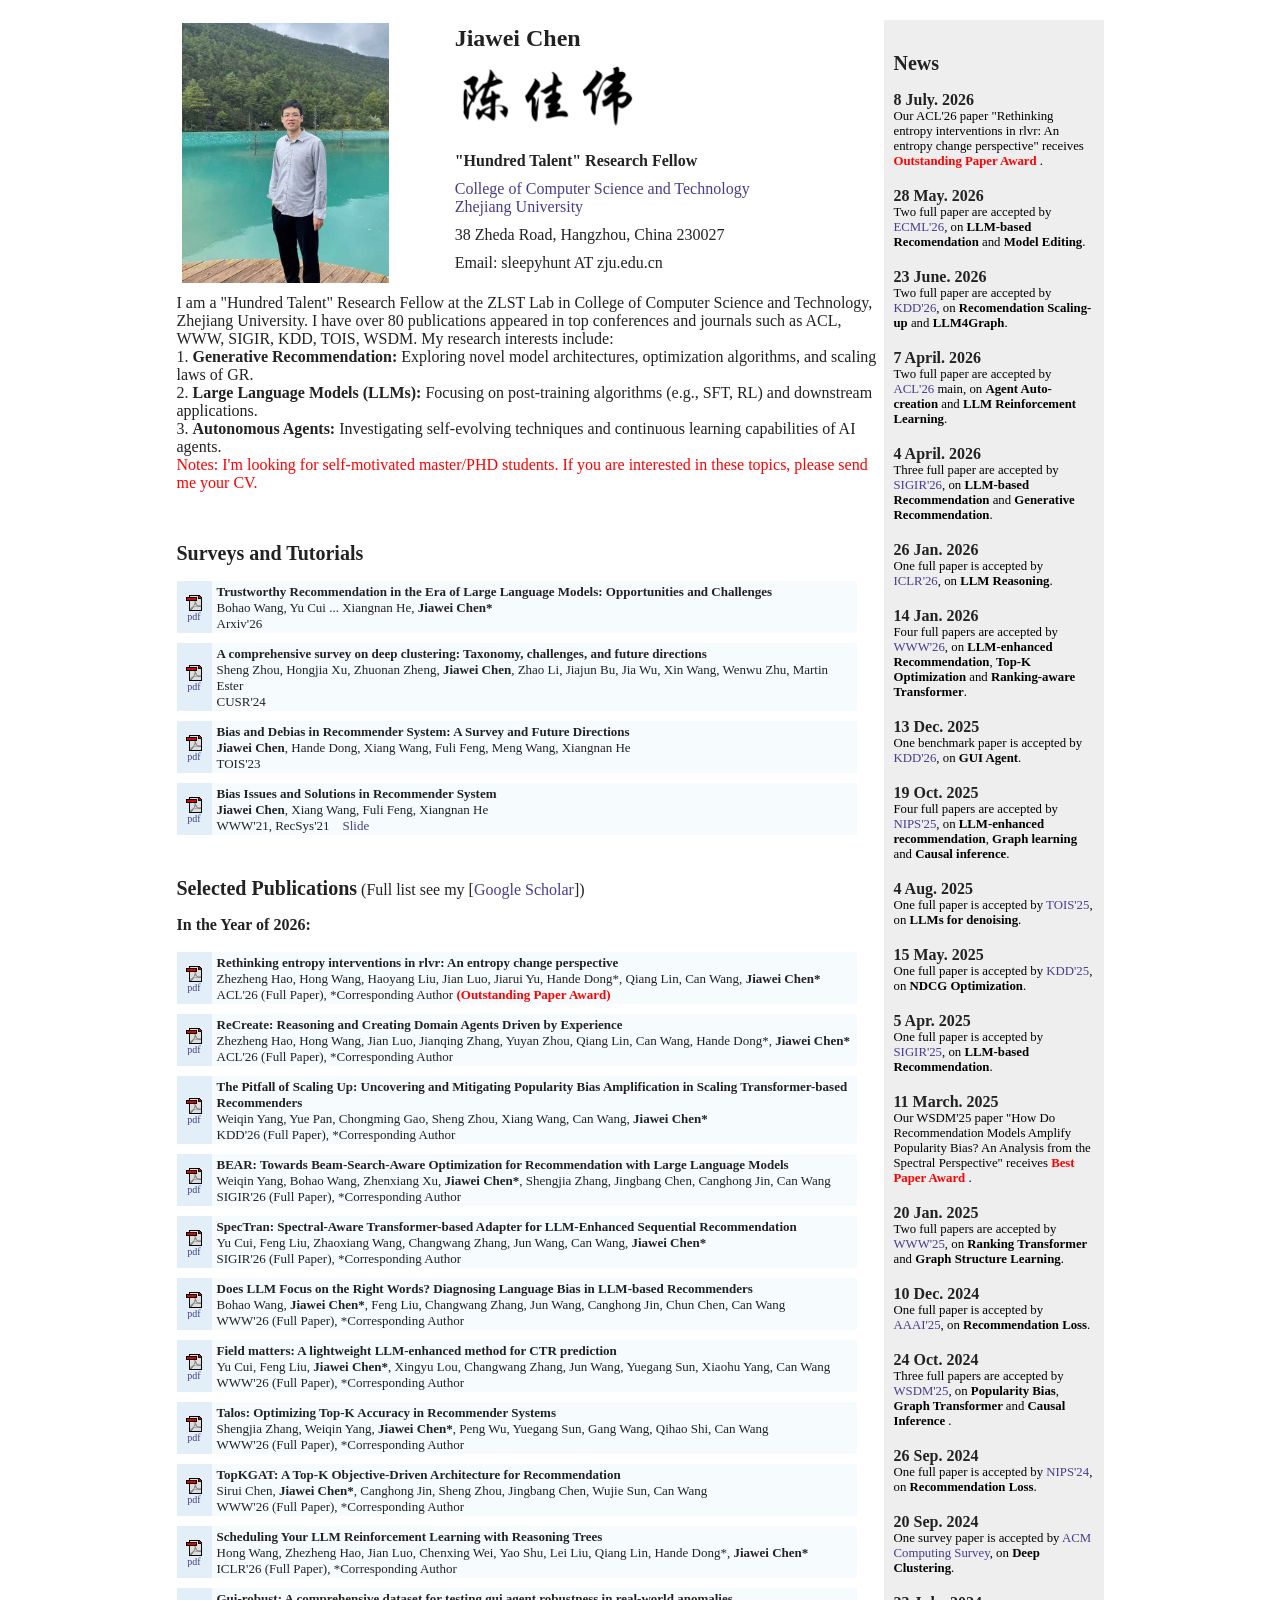
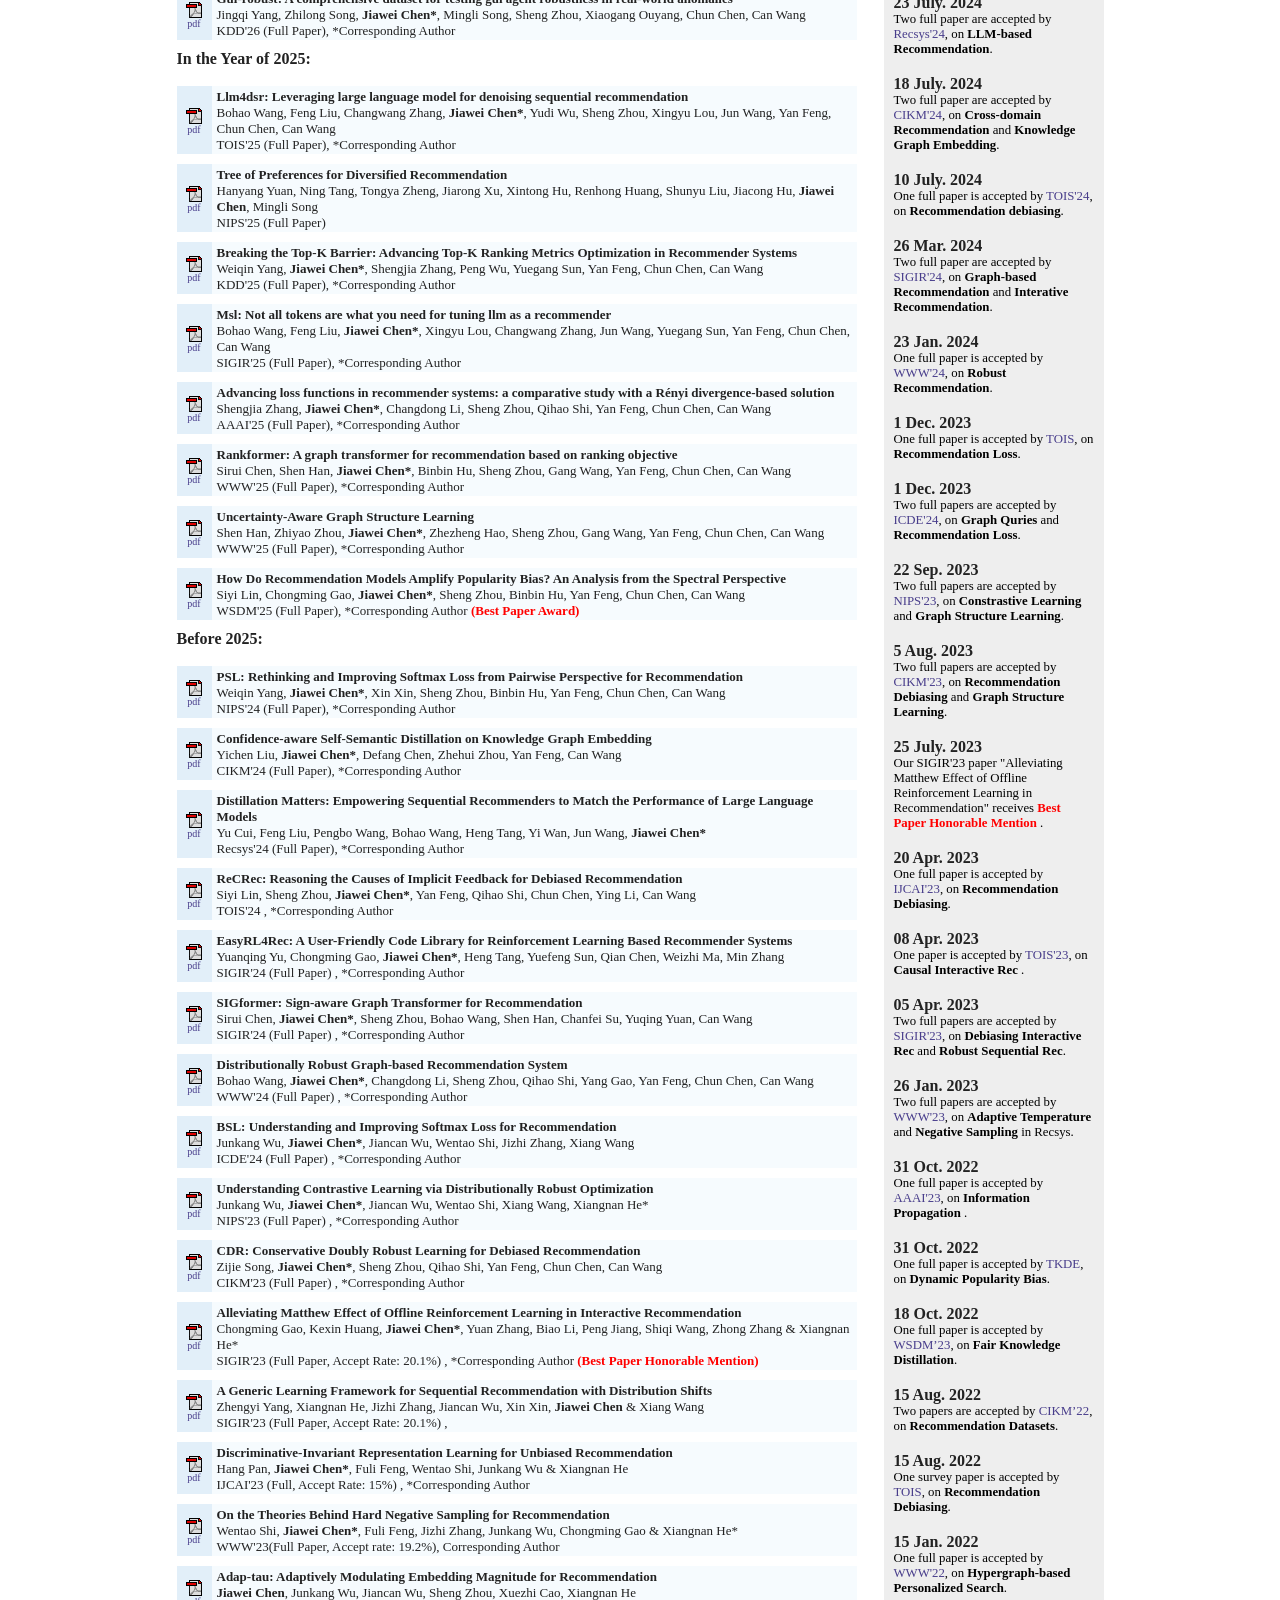
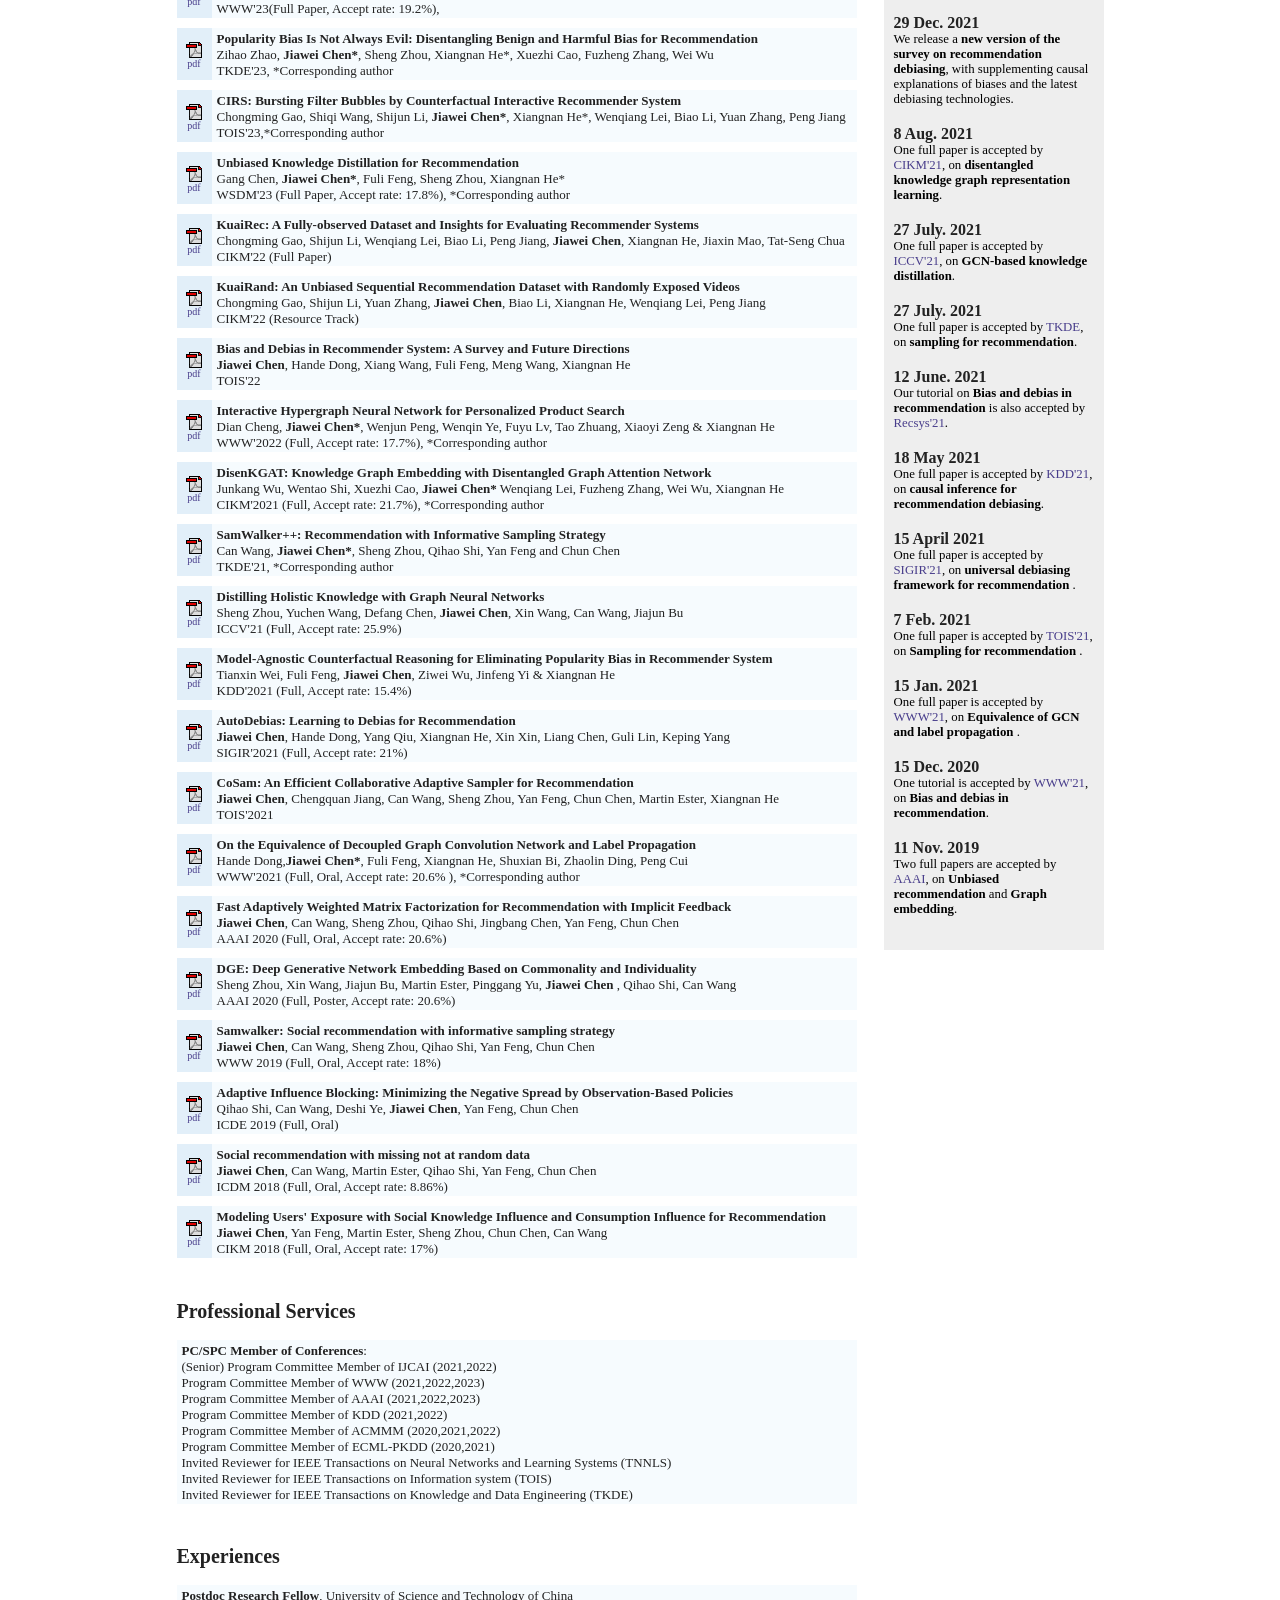
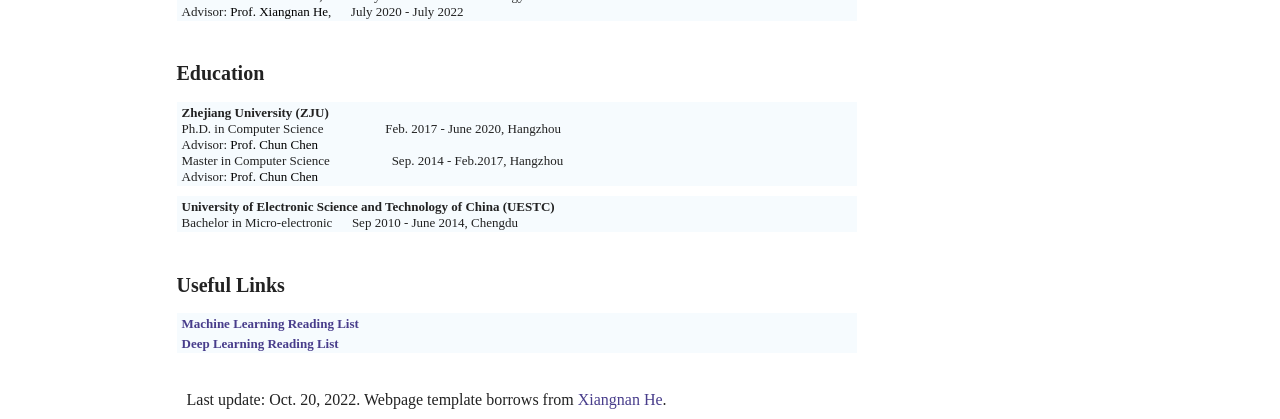
==== index.html @ 9386ded6 "Update index.html" ====
<!DOCTYPE html PUBLIC "-//W3C//DTD HTML 4.0 Transitional//EN">
<html><head><meta http-equiv="Content-Type" content="text/html; charset=UTF-8"><meta content="IE=7.0000" http-equiv="X-UA-Compatible">
<title>Jiawei Chen's Homepage</title>
<meta name="description" content="Jiawei Chen, Research fellow in University of Science and Technology. Recommender systems, information retrieval, applied machine learning.">
<meta name="keywords" content="Jiawei Chen, Research fellow, USTC, ZJU, web search, information retrieval, text mining, machine learning, recommender systems, internet advertising">

<link rel="stylesheet" type="text/css" href="./files/xiangnan.css">
<!-- <script type="text/javascript" async="" src="./files/ga.js"></script><script type="text/javascript">

  var _gaq = _gaq || [];
  _gaq.push(['_setAccount', 'UA-39532305-1']);
  _gaq.push(['_trackPageview']);

  (function() {
    var ga = document.createElement('script'); ga.type = 'text/javascript'; ga.async = true;
    ga.src = ('https:' == document.location.protocol ? 'https://ssl' : 'http://www') + '.google-analytics.com/ga.js';
    var s = document.getElementsByTagName('script')[0]; s.parentNode.insertBefore(ga, s);
  })();

</script> -->

<style>@-moz-keyframes nodeInserted{from{opacity:0.99;}to{opacity:1;}}@-webkit-keyframes nodeInserted{from{opacity:0.99;}to{opacity:1;}}@-o-keyframes nodeInserted{from{opacity:0.99;}to{opacity:1;}}@keyframes nodeInserted{from{opacity:0.99;}to{opacity:1;}}embed,object{animation-duration:.001s;-ms-animation-duration:.001s;-moz-animation-duration:.001s;-webkit-animation-duration:.001s;-o-animation-duration:.001s;animation-name:nodeInserted;-ms-animation-name:nodeInserted;-moz-animation-name:nodeInserted;-webkit-animation-name:nodeInserted;-o-animation-name:nodeInserted;}
</style></head>


<body>
<div id="content">

<div id="news">
<h2>News</h2><br>
<font size="3px">

<b>8 July. 2026</b><br>
<span class="easylink">
Our ACL'26 paper "Rethinking entropy interventions in rlvr: An entropy change perspective" receives <b><font color="red"> Outstanding Paper Award </font> </b>.
</span><br><br>	

<b>28 May. 2026</b><br>
<span class="easylink">
Two full paper are accepted by <a href="https://ecmlpkdd.org/", target="_blank">ECML'26</a>, on <b>LLM-based Recomendation</b> and <b>Model Editing</b>.
</span><br><br>

<b>23 June. 2026</b><br>
<span class="easylink">
Two full paper are accepted by <a href="https://kdd2026.kdd.org/", target="_blank">KDD'26</a>, on <b>Recomendation Scaling-up</b> and <b>LLM4Graph</b>.
</span><br><br>


<b>7 April. 2026</b><br>
<span class="easylink">
Two full paper are accepted by <a href="https://2026.aclweb.org/", target="_blank">ACL'26</a> main, on <b>Agent Auto-creation</b> and <b>LLM Reinforcement Learning</b>.
</span><br><br>

<b>4 April. 2026</b><br>
<span class="easylink">
Three full paper are accepted by <a href="https://sigir2026.org/en-AU", target="_blank">SIGIR'26</a>, on <b>LLM-based Recommendation</b> and <b>Generative Recommendation</b>.
</span><br><br>

<b>26 Jan. 2026</b><br>
<span class="easylink">
One full paper is accepted by <a href="https://iclr.cc/", target="_blank">ICLR'26</a>, on <b>LLM Reasoning</b>.
</span><br><br>

<b>14 Jan. 2026</b><br>
<span class="easylink">
Four full papers are accepted by <a href="https://www2026.thewebconf.org/", target="_blank">WWW'26</a>, on <b>LLM-enhanced Recommendation</b>, <b>Top-K Optimization</b> and <b>Ranking-aware Transformer</b>.
</span><br><br>

<b>13 Dec. 2025</b><br>
<span class="easylink">
One benchmark paper is accepted by <a href="https://kdd2026.kdd.org/", target="_blank">KDD'26</a>, on <b>GUI Agent</b>.
</span><br><br>

<b>19 Oct. 2025</b><br>
<span class="easylink">
Four full papers are accepted by <a href="https://neurips.cc/", target="_blank">NIPS'25</a>, on <b>LLM-enhanced recommendation</b>, <b>Graph learning</b> and <b>Causal inference</b>.
</span><br><br>

<b>4 Aug. 2025</b><br>
<span class="easylink">
One full paper is accepted by <a href="https://dl.acm.org/journal/tois/", target="_blank">TOIS'25</a>, on <b>LLMs for denoising</b>.
</span><br><br>

<b>15 May. 2025</b><br>
<span class="easylink">
One full paper is accepted by <a href="https://kdd2025.kdd.org/", target="_blank">KDD'25</a>, on <b>NDCG Optimization</b>.
</span><br><br>	

<b>5 Apr. 2025</b><br>
<span class="easylink">
One full paper is accepted by <a href="https://sigir2025.dei.unipd.it/", target="_blank">SIGIR'25</a>, on <b>LLM-based Recommendation</b>.
</span><br><br>	

<b>11 March. 2025</b><br>
<span class="easylink">
Our WSDM'25 paper "How Do Recommendation Models Amplify Popularity Bias? An Analysis from the Spectral Perspective" receives <b><font color="red"> Best Paper Award </font> </b>.
</span><br><br>	

<b>20 Jan. 2025</b><br>
<span class="easylink">
Two full papers are accepted by <a href="https://www2025.thewebconf.org/", target="_blank">WWW'25</a>, on <b>Ranking Transformer</b> and <b>Graph Structure Learning</b>.
</span><br><br>	

<b>10 Dec. 2024</b><br>
<span class="easylink">
One full paper is accepted by <a href="https://neurips.cc/", target="_blank">AAAI'25</a>, on <b>Recommendation Loss</b>.
</span><br><br>	

<b>24 Oct. 2024</b><br>
<span class="easylink">
Three full papers are accepted by <a href="https://www.wsdm-conference.org/2025/", target="_blank">WSDM'25</a>, on <b>Popularity Bias</b>, <b>Graph Transformer </b> and <b>Causal Inference </b>.
</span><br><br>	

<b>26 Sep. 2024</b><br>
<span class="easylink">
One full paper is accepted by <a href="https://neurips.cc/", target="_blank">NIPS'24</a>, on <b>Recommendation Loss</b>.
</span><br><br>	

<b>20 Sep. 2024</b><br>
<span class="easylink">
One survey paper is accepted by <a href="https://dl.acm.org/journal/csur", target="_blank">ACM Computing Survey</a>, on <b>Deep Clustering</b>.
</span><br><br>	


<b>23 July. 2024</b><br>
<span class="easylink">
Two full paper are accepted by <a href="https://recsys.acm.org/recsys24/", target="_blank">Recsys'24</a>, on <b>LLM-based Recommendation</b>.
</span><br><br>	

<b>18 July. 2024</b><br>
<span class="easylink">
Two full paper are accepted by <a href="https://cikm2024.org/", target="_blank">CIKM'24</a>, on <b>Cross-domain Recommendation</b> and <b>Knowledge Graph Embedding</b>.
</span><br><br>	

<b>10 July. 2024</b><br>
<span class="easylink">
One full paper is accepted by <a href="https://dl.acm.org/journal/tois/", target="_blank">TOIS'24</a>, on <b>Recommendation debiasing</b>.
</span><br><br>	

<b>26 Mar. 2024</b><br>
<span class="easylink">
Two full paper are accepted by <a href="https://sigir-2024.github.io/", target="_blank">SIGIR'24</a>, on <b>Graph-based Recommendation</b> and <b>Interative Recommendation</b>.
</span><br><br>	


<b>23 Jan. 2024</b><br>
<span class="easylink">
One full paper is accepted by <a href="https://www2024.thewebconf.org/", target="_blank">WWW'24</a>, on <b>Robust Recommendation</b>.
</span><br><br>	

<b>1 Dec. 2023</b><br>
<span class="easylink">
One full paper is accepted by <a href="https://dl.acm.org/journal/tois/", target="_blank">TOIS</a>, on <b>Recommendation Loss</b>.
</span><br><br>	

<b>1 Dec. 2023</b><br>
<span class="easylink">
Two full papers are accepted by <a href="https://icde2024.github.io/", target="_blank">ICDE'24</a>, on <b>Graph Quries</b> and <b>Recommendation Loss</b>.
</span><br><br>	

<b>22 Sep. 2023</b><br>
<span class="easylink">
Two full papers are accepted by <a href="https://nips.cc/Conferences/2023/Dates", target="_blank">NIPS'23</a>, on <b>Constrastive Learning</b> and <b>Graph Structure Learning</b>.
</span><br><br>	



<b>5 Aug. 2023</b><br>
<span class="easylink">
Two full papers are accepted by <a href="https://uobevents.eventsair.com/cikm2023/", target="_blank">CIKM'23</a>, on <b>Recommendation Debiasing</b> and <b>Graph Structure Learning</b>.
</span><br><br>	

<b>25 July. 2023</b><br>
<span class="easylink">
Our SIGIR'23 paper "Alleviating Matthew Effect of Offline Reinforcement Learning in Recommendation" receives <b><font color="red"> Best Paper Honorable Mention </font> </b>.
</span><br><br>	
	
	
<b>20 Apr. 2023</b><br>
<span class="easylink">
One full paper is accepted by <a href="https://ijcai-23.org/", target="_blank">IJCAI'23</a>, on <b>Recommendation Debiasing</b>.
</span><br><br>	
	

<b>08 Apr. 2023</b><br>
<span class="easylink">
One paper is accepted by <a href="https://dl.acm.org/journal/tois", target="_blank">TOIS'23</a>, on <b> Causal Interactive Rec </b>.
</span><br><br>	

	
	
<b>05 Apr. 2023</b><br>
<span class="easylink">
Two full papers are accepted by <a href="https://sigir.org/sigir2023/", target="_blank">SIGIR'23</a>, on <b> Debiasing Interactive Rec </b> and <b> Robust Sequential Rec</b>.
</span><br><br>	
	
	
<b>26 Jan. 2023</b><br>
<span class="easylink">
Two full papers are accepted by <a href="https://www2023.thewebconf.org/", target="_blank">WWW'23</a>, on <b> Adaptive Temperature </b> and <b> Negative Sampling </b> in Recsys.
</span><br><br>	
	
<b>31 Oct. 2022</b><br>
<span class="easylink">
One full paper is accepted by <a href="https://aaai.org/Conferences/AAAI-23/", target="_blank">AAAI'23</a>, on <b> Information Propagation </b>.
</span><br><br>		


	
<b>31 Oct. 2022</b><br>
<span class="easylink">
One full paper is accepted by <a href="https://ieeexplore.ieee.org/xpl/RecentIssue.jsp?punumber=69", target="_blank">TKDE</a>, on <b> Dynamic Popularity Bias</b>.
</span><br><br>	
	

<b>18 Oct. 2022</b><br>
<span class="easylink">
One full paper is accepted by <a href="https://www.wsdm-conference.org/2023/", target="_blank">WSDM’23</a>, on <b> Fair Knowledge Distillation</b>.
</span><br><br>	
	

<b>15 Aug. 2022</b><br>
<span class="easylink">
Two papers are accepted by <a href="https://www.cikm2022.org/", target="_blank">CIKM’22</a>, on <b> Recommendation Datasets</b>.
</span><br><br>	
	

<b>15 Aug. 2022</b><br>
<span class="easylink">
One survey paper is accepted by <a href="https://dl.acm.org/journal/tois/", target="_blank">TOIS</a>, on <b> Recommendation Debiasing</b>.
</span><br><br>	
	
	
<b>15 Jan. 2022</b><br>
<span class="easylink">
One full paper is accepted by <a href="https://www2022.thewebconf.org/", target="_blank">WWW'22</a>, on <b>Hypergraph-based Personalized Search</b>.
</span><br><br>	
	
		

	
	
<b>29 Dec. 2021</b><br>
<span class="easylink">
We release a <b> new version of the survey on recommendation debiasing</b>, with supplementing causal explanations of biases and the latest debiasing technologies. 
</span><br><br>	
	
	
	
<b>8 Aug. 2021</b><br>
<span class="easylink">
One full paper is accepted by <a href="https://www.cikm2021.org/", target="_blank">CIKM'21</a>, on <b>disentangled knowledge graph representation learning</b>.
</span><br><br>	

<b>27 July. 2021</b><br>
<span class="easylink">
One full paper is accepted by <a href="http://iccv2021.thecvf.com/home", target="_blank">ICCV'21</a>, on <b>GCN-based knowledge distillation</b>.
</span><br><br>	


<b>27 July. 2021</b><br>
<span class="easylink">
One full paper is accepted by  <a href="https://ieeexplore.ieee.org/xpl/RecentIssue.jsp?punumber=69", target="_blank">TKDE</a>, on <b>sampling for recommendation</b>.
</span><br><br>	
	
	
<b>12 June. 2021</b><br>
<span class="easylink">
Our tutorial on <b>Bias and debias in recommendation</b> is also accepted by <a href="https://recsys.acm.org/recsys21/", target="_blank">Recsys'21</a>.
</span><br><br>	
	
<b>18 May 2021</b><br>
<span class="easylink">
One full paper is accepted by <a href="https://kdd.org/kdd2021/", target="_blank">KDD'21</a>, on <b>causal inference for recommendation debiasing</b>.
</span><br><br>	
	
	

<b>15 April 2021</b><br>
<span class="easylink">
One full paper is accepted by <a href="https://sigir.org/sigir2021/", target="_blank">SIGIR'21</a>, on <b>universal debiasing framework for recommendation </b>.
</span><br><br>	
	
	

<b>7 Feb. 2021</b><br>
<span class="easylink">
One full paper is accepted by <a href="http://tois.acm.org/", target="_blank">TOIS'21</a>, on <b>Sampling for recommendation </b>.
</span><br><br>	

	

<b>15 Jan. 2021</b><br>
<span class="easylink">
One full paper is accepted by <a href="http://www2021.thewebconf.org/", target="_blank">WWW'21</a>, on <b>Equivalence of GCN and label propagation </b>.
</span><br><br>		
	
	
<b>15 Dec. 2020</b><br>
<span class="easylink">
One tutorial is accepted by <a href="http://www2021.thewebconf.org/", target="_blank">WWW'21</a>, on <b>Bias and debias in recommendation</b>.
</span><br><br>		
	
	
<b>11 Nov. 2019</b><br>
<span class="easylink">
Two full papers are accepted by <a href="https://aaai.org/Conferences/AAAI-20/", target="_blank">AAAI</a>, on <b>Unbiased recommendation</b> and <b>Graph embedding</b>.
</span><br><br>


</div>

<div id="left">
<table style="background-color:white;">
<tbody><tr nosave="">
<td valign="CENTER">
<img src="./images/chenjiawei-3.jpg" height="260" align="left">
</td>

<td valign="CENTER" width="2%">
</td>

<td valign="CENTER" halign="LEFT">
<font size="+0">
<b><font size="+2">Jiawei Chen&nbsp;</font></b>
<p style="margin-left:0px;">
<img src="./images/name.png", height="80">
</p><p style="margin-left:0px;">
<b> "Hundred Talent" Research Fellow</b>
</p><p style="margin-left:0px;">
<!-- <a href="http://data-science.ustc.edu.cn/", target="_blank">Lab of Data Science</a><br/> -->
<a href="http://www.cs.zju.edu.cn/", target="_blank">College of Computer Science and Technology</a><br/>
<a href="https://www.zju.edu.cn/", target="_blank">Zhejiang University</a><br/>
</p><p style="margin-left:0px;">
38 Zheda Road, Hangzhou, China 230027<br>
</p><p style="margin-left:0px;">
Email:  sleepyhunt AT zju.edu.cn</a><br>
</p></font><p><font size="+0">
</font>
</p></td>
</tr>
</tbody></table>

<div class="box">
I am a "Hundred Talent" Research Fellow at the ZLST Lab in College of Computer Science and Technology, Zhejiang University. I have over 80 publications appeared in top conferences and journals such as ACL, WWW, SIGIR, KDD, TOIS, WSDM. My research interests include:  </br>

1. <b>Generative Recommendation:</b> Exploring novel model architectures, optimization algorithms, and scaling laws of GR. </br>

2. <b>Large Language Models (LLMs):</b> Focusing on post-training algorithms (e.g., SFT, RL) and downstream applications.</br>

3. <b>Autonomous Agents:</b> Investigating self-evolving techniques and continuous learning capabilities of AI agents. </br>

<font color="red">
Notes: I'm looking for self-motivated master/PHD students. If you are interested in these topics, please send me your CV. <br><br>
</font>	



	
<!-- <font color="red">
Notes: 1. We recently release three surveys: <br>
- <a href="./paper/bias.pdf">Bias and Debias in Recommender System: A Survey and Future Directions</a> <br>
- <a href="./paper/deep-clustering.pdf">A comprehensive survey on deep clustering: Taxonomy, challenges, and future directions</a> <br>
- <a href="./paper/CDM.pdf">Conditional Image Synthesis with Diffusion Models: A Survey </a> <br>
- You may be interested in these emerging topics! <br><br> -->





<h2 style="CLEAR: both;">Surveys and Tutorials</h2>

<table>
  <tbody>
  <tr>
    <td class="left"><a href="./paper/trust-rec.pdf" target="_blank"><img src="./files/pdf.gif"><br>pdf</a></td>
    <td><span class="title">Trustworthy Recommendation in the Era of Large Language Models: Opportunities and Challenges</span> 
      <br>Bohao Wang, Yu Cui ... Xiangnan He, <b>Jiawei Chen*</b>
    <br> Arxiv'26 &nbsp;&nbsp; 
  </td> 
  </tr>
 </tbody>
</table>


	

<table>
  <tbody>
  <tr>
    <td class="left"><a href="./paper/deep-clustering.pdf" target="_blank"><img src="./files/pdf.gif"><br>pdf</a></td>
    <td><span class="title">A comprehensive survey on deep clustering: Taxonomy, challenges, and future directions</span> 
      <br>Sheng Zhou, Hongjia Xu, Zhuonan Zheng, <b>Jiawei Chen</b>, Zhao Li, Jiajun Bu, Jia Wu, Xin Wang, Wenwu Zhu, Martin Ester
    <br> CUSR'24 &nbsp;&nbsp; 
  </td> 
  </tr>
 </tbody>
</table>

<table>
  <tbody>
  <tr>
    <td class="left"><a href="./paper/bias.pdf" target="_blank"><img src="./files/pdf.gif"><br>pdf</a></td>
    <td><span class="title">Bias and Debias in Recommender System: A Survey and Future Directions</span> 
      <br><b>Jiawei Chen</b>, Hande Dong, Xiang Wang, Fuli Feng, Meng Wang, Xiangnan He
    <br> TOIS'23 &nbsp;&nbsp; 
  </td> 
  </tr>
 </tbody>
</table>





<table>
  <tbody>
  <tr>
    <td class="left"><a href="./paper/biastutorial.pdf" target="_blank"><img src="./files/pdf.gif"><br>pdf</a></td>
    <td><span class="title">Bias Issues and Solutions in Recommender System </span> 
      <br><b>Jiawei Chen</b>, Xiang Wang, Fuli Feng, Xiangnan He
    <br> WWW'21, RecSys'21 &nbsp;&nbsp;   <a href="https://github.com/jiawei-chen/RecDebiasing/blob/main/recsys_tutorial_bias_v1.pdf", target="_blank">Slide</a>
  </td> 
  </tr>
 </tbody>
</table>



<div id="papers">
<h2>Selected Publications</h2> (Full list see my [<A href="https://scholar.google.com/citations?user=PvICLFYAAAAJ&hl=zh-CN">Google Scholar<A>])
</br>

<b> In the Year of 2026: </b> </br></br>



<table>
  <tbody>
  <tr>
    <td class="left"><a href="./paper/ACL26-Entropy.pdf" target="_blank"><img src="./files/pdf.gif"><br>pdf</a></td>
    <td><span class="title">Rethinking entropy interventions in rlvr: An entropy change perspective</span> 
      <br> Zhezheng Hao, Hong Wang, Haoyang Liu, Jian Luo, Jiarui Yu, Hande Dong*, Qiang Lin, Can Wang, <b>Jiawei Chen*</b>
    <br> ACL'26 (Full Paper),  *Corresponding Author  <b><font color="red"> (Outstanding Paper Award) </font> </b>  &nbsp;&nbsp; 
  </td> 
  </tr>
 </tbody>
</table>

<table>
  <tbody>
  <tr>
    <td class="left"><a href="./paper/ACL26-ReCreate.pdf" target="_blank"><img src="./files/pdf.gif"><br>pdf</a></td>
    <td><span class="title">ReCreate: Reasoning and Creating Domain Agents Driven by Experience</span> 
      <br> Zhezheng Hao, Hong Wang, Jian Luo, Jianqing Zhang, Yuyan Zhou, Qiang Lin, Can Wang, Hande Dong*, <b>Jiawei Chen*</b>
    <br> ACL'26 (Full Paper),  *Corresponding Author &nbsp;&nbsp; 
  </td> 
  </tr>
 </tbody>
</table>

	


	
<table>
  <tbody>
  <tr>
    <td class="left"><a href="./paper/KDD26-SPRINT.pdf" target="_blank"><img src="./files/pdf.gif"><br>pdf</a></td>
    <td><span class="title">The Pitfall of Scaling Up: Uncovering and Mitigating Popularity Bias Amplification in Scaling Transformer-based Recommenders</span> 
      <br> Weiqin Yang, Yue Pan, Chongming Gao, Sheng Zhou, Xiang Wang, Can Wang, <b>Jiawei Chen*</b>
    <br> KDD'26 (Full Paper),  *Corresponding Author  &nbsp;&nbsp; 
  </td> 
  </tr>
 </tbody>
</table>
	

<table>
  <tbody>
  <tr>
    <td class="left"><a href="./paper/SIGIR26-BEAR.pdf" target="_blank"><img src="./files/pdf.gif"><br>pdf</a></td>
    <td><span class="title">BEAR: Towards Beam-Search-Aware Optimization for Recommendation with Large Language Models</span> 
      <br> Weiqin Yang, Bohao Wang, Zhenxiang Xu, <b>Jiawei Chen*</b>, Shengjia Zhang, Jingbang Chen, Canghong Jin, Can Wang
    <br> SIGIR'26 (Full Paper),  *Corresponding Author &nbsp;&nbsp; 
  </td> 
  </tr>
 </tbody>
</table>

<table>
  <tbody>
  <tr>
    <td class="left"><a href="./paper/SIGIR26-BEAR.pdf" target="_blank"><img src="./files/pdf.gif"><br>pdf</a></td>
    <td><span class="title">SpecTran: Spectral-Aware Transformer-based Adapter for LLM-Enhanced Sequential Recommendation</span> 
      <br> Yu Cui, Feng Liu, Zhaoxiang Wang, Changwang Zhang, Jun Wang, Can Wang, <b>Jiawei Chen*</b>
    <br> SIGIR'26 (Full Paper),  *Corresponding Author &nbsp;&nbsp; 
  </td> 
  </tr>
 </tbody>
</table>


	

<table>
  <tbody>
  <tr>
    <td class="left"><a href="./paper/WWW26-GDRT.pdf" target="_blank"><img src="./files/pdf.gif"><br>pdf</a></td>
    <td><span class="title">Does LLM Focus on the Right Words? Diagnosing Language Bias in LLM-based Recommenders</span> 
      <br> Bohao Wang, <b>Jiawei Chen*</b>, Feng Liu, Changwang Zhang, Jun Wang, Canghong Jin, Chun Chen, Can Wang
    <br> WWW'26 (Full Paper),  *Corresponding Author &nbsp;&nbsp; 
  </td> 
  </tr>
 </tbody>
</table>


<table>
  <tbody>
  <tr>
    <td class="left"><a href="./paper/WWW26-LLaCTR.pdf" target="_blank"><img src="./files/pdf.gif"><br>pdf</a></td>
    <td><span class="title">Field matters: A lightweight LLM-enhanced method for CTR prediction</span> 
      <br> Yu Cui, Feng Liu, <b>Jiawei Chen*</b>, Xingyu Lou, Changwang Zhang, Jun Wang, Yuegang Sun, Xiaohu Yang, Can Wang
    <br> WWW'26 (Full Paper),  *Corresponding Author &nbsp;&nbsp; 
  </td> 
  </tr>
 </tbody>
</table>

	

<table>
  <tbody>
  <tr>
    <td class="left"><a href="./paper/WWW26-Talos.pdf" target="_blank"><img src="./files/pdf.gif"><br>pdf</a></td>
    <td><span class="title">Talos: Optimizing Top-K Accuracy in Recommender Systems</span> 
      <br> Shengjia Zhang, Weiqin Yang, <b>Jiawei Chen*</b>, Peng Wu, Yuegang Sun, Gang Wang, Qihao Shi, Can Wang
    <br> WWW'26 (Full Paper),  *Corresponding Author &nbsp;&nbsp; 
  </td> 
  </tr>
 </tbody>
</table>

<table>
  <tbody>
  <tr>
    <td class="left"><a href="./paper/WWW26-TopKGAT.pdf" target="_blank"><img src="./files/pdf.gif"><br>pdf</a></td>
    <td><span class="title">TopKGAT: A Top-K Objective-Driven Architecture for Recommendation</span> 
      <br> Sirui Chen, <b>Jiawei Chen*</b>, Canghong Jin, Sheng Zhou, Jingbang Chen, Wujie Sun, Can Wang
    <br> WWW'26 (Full Paper),  *Corresponding Author &nbsp;&nbsp; 
  </td> 
  </tr>
 </tbody>
</table>


<table>
  <tbody>
  <tr>
    <td class="left"><a href="./paper/ICLR26-Scheduling.pdf" target="_blank"><img src="./files/pdf.gif"><br>pdf</a></td>
    <td><span class="title">Scheduling Your LLM Reinforcement Learning with Reasoning Trees</span> 
      <br> Hong Wang, Zhezheng Hao, Jian Luo, Chenxing Wei, Yao Shu, Lei Liu, Qiang Lin, Hande Dong*, <b>Jiawei Chen*</b>
    <br> ICLR'26 (Full Paper),  *Corresponding Author &nbsp;&nbsp; 
  </td> 
  </tr>
 </tbody>
</table>

<table>
  <tbody>
  <tr>
    <td class="left"><a href="./paper/KDD26-GUI.pdf" target="_blank"><img src="./files/pdf.gif"><br>pdf</a></td>
    <td><span class="title">Gui-robust: A comprehensive dataset for testing gui agent robustness in real-world anomalies</span> 
      <br> Jingqi Yang, Zhilong Song, <b>Jiawei Chen*</b>, Mingli Song, Sheng Zhou, Xiaogang Ouyang, Chun Chen, Can Wang
    <br> KDD'26 (Full Paper),  *Corresponding Author &nbsp;&nbsp; 
  </td> 
  </tr>
 </tbody>
</table>
	
<b> In the Year of 2025: </b> </br></br>


<table>
  <tbody>
  <tr>
    <td class="left"><a href="./paper/TOI25-llm4dsr.pdf" target="_blank"><img src="./files/pdf.gif"><br>pdf</a></td>
    <td><span class="title">Llm4dsr: Leveraging large language model for denoising sequential recommendation</span> 
      <br> Bohao Wang, Feng Liu, Changwang Zhang, <b>Jiawei Chen*</b>, Yudi Wu, Sheng Zhou, Xingyu Lou, Jun Wang, Yan Feng, Chun Chen, Can Wang
    <br> TOIS'25 (Full Paper),  *Corresponding Author &nbsp;&nbsp; 
  </td> 
  </tr>
 </tbody>
</table>



<table>
  <tbody>
  <tr>
    <td class="left"><a href="./paper/NIPS25-tree.pdf" target="_blank"><img src="./files/pdf.gif"><br>pdf</a></td>
    <td><span class="title">Tree of Preferences for Diversified Recommendation</span> 
      <br> Hanyang Yuan, Ning Tang, Tongya Zheng, Jiarong Xu, Xintong Hu, Renhong Huang, Shunyu Liu, Jiacong Hu, <b>Jiawei Chen</b>, Mingli Song
    <br> NIPS'25 (Full Paper) &nbsp;&nbsp; 
  </td> 
  </tr>
 </tbody>
</table>

<table>
  <tbody>
  <tr>
    <td class="left"><a href="./paper/KDD25-SLK.pdf" target="_blank"><img src="./files/pdf.gif"><br>pdf</a></td>
    <td><span class="title">Breaking the Top-K Barrier: Advancing Top-K Ranking Metrics Optimization in Recommender Systems</span> 
      <br> Weiqin Yang, <b>Jiawei Chen*</b>, Shengjia Zhang, Peng Wu, Yuegang Sun, Yan Feng, Chun Chen, Can Wang
    <br> KDD'25 (Full Paper),  *Corresponding Author &nbsp;&nbsp; 
  </td> 
  </tr>
 </tbody>
</table>



<table>
  <tbody>
  <tr>
    <td class="left"><a href="./paper/SIGIR25-MSL.pdf" target="_blank"><img src="./files/pdf.gif"><br>pdf</a></td>
    <td><span class="title">Msl: Not all tokens are what you need for tuning llm as a recommender</span> 
      <br> Bohao Wang, Feng Liu, <b>Jiawei Chen*</b>, Xingyu Lou, Changwang Zhang, Jun Wang, Yuegang Sun, Yan Feng, Chun Chen, Can Wang
    <br> SIGIR'25 (Full Paper),  *Corresponding Author &nbsp;&nbsp; 
  </td> 
  </tr>
 </tbody>
</table>

<table>
  <tbody>
  <tr>
    <td class="left"><a href="./paper/AAAI25-renyiloss.pdf" target="_blank"><img src="./files/pdf.gif"><br>pdf</a></td>
    <td><span class="title">Advancing loss functions in recommender systems: a comparative study with a Rényi divergence-based solution</span> 
      <br> Shengjia Zhang, <b>Jiawei Chen*</b>, Changdong Li, Sheng Zhou, Qihao Shi, Yan Feng, Chun Chen, Can Wang
    <br> AAAI'25 (Full Paper),  *Corresponding Author &nbsp;&nbsp; 
  </td> 
  </tr>
 </tbody>
</table>

	
<table>
  <tbody>
  <tr>
    <td class="left"><a href="./paper/WWW25-Rankformer.pdf" target="_blank"><img src="./files/pdf.gif"><br>pdf</a></td>
    <td><span class="title">Rankformer: A graph transformer for recommendation based on ranking objective</span> 
      <br> Sirui Chen, Shen Han, <b>Jiawei Chen*</b>, Binbin Hu, Sheng Zhou, Gang Wang, Yan Feng, Chun Chen, Can Wang
    <br> WWW'25 (Full Paper),  *Corresponding Author &nbsp;&nbsp; 
  </td> 
  </tr>
 </tbody>
</table>
	

<table>
  <tbody>
  <tr>
    <td class="left"><a href="./paper/WWW25-UAGSL.pdf" target="_blank"><img src="./files/pdf.gif"><br>pdf</a></td>
    <td><span class="title">Uncertainty-Aware Graph Structure Learning</span> 
      <br> Shen Han, Zhiyao Zhou, <b>Jiawei Chen*</b>, Zhezheng Hao, Sheng Zhou, Gang Wang, Yan Feng, Chun Chen, Can Wang
    <br> WWW'25 (Full Paper),  *Corresponding Author &nbsp;&nbsp; 
  </td> 
  </tr>
 </tbody>
</table>


<table>
  <tbody>
  <tr>
    <td class="left"><a href="./paper/WSDM25-RESN.pdf" target="_blank"><img src="./files/pdf.gif"><br>pdf</a></td>
    <td><span class="title">How Do Recommendation Models Amplify Popularity Bias? An Analysis from the Spectral Perspective</span> 
      <br> Siyi Lin, Chongming Gao, <b>Jiawei Chen*</b>, Sheng Zhou, Binbin Hu, Yan Feng, Chun Chen, Can Wang 
    <br> WSDM'25 (Full Paper),  *Corresponding Author <b><font color="red"> (Best Paper Award) </font> </b> &nbsp;&nbsp; 
  </td> 
  </tr>
 </tbody>
</table>


<b> Before 2025: </b> </br></br>
	
<table>
  <tbody>
  <tr>
    <td class="left"><a href="./paper/NIPS24-PSL.pdf" target="_blank"><img src="./files/pdf.gif"><br>pdf</a></td>
    <td><span class="title">PSL: Rethinking and Improving Softmax Loss from Pairwise Perspective for Recommendation</span> 
      <br> Weiqin Yang, <b>Jiawei Chen*</b>, Xin Xin, Sheng Zhou, Binbin Hu, Yan Feng, Chun Chen, Can Wang
    <br> NIPS'24 (Full Paper),  *Corresponding Author &nbsp;&nbsp; 
  </td> 
  </tr>
 </tbody>
</table>


<table>
  <tbody>
  <tr>
    <td class="left"><a href="./paper/CIKM24-CSD.pdf" target="_blank"><img src="./files/pdf.gif"><br>pdf</a></td>
    <td><span class="title">Confidence-aware Self-Semantic Distillation on Knowledge Graph Embedding</span> 
      <br> Yichen Liu, <b>Jiawei Chen*</b>, Defang Chen, Zhehui Zhou, Yan Feng, Can Wang
    <br> CIKM'24 (Full Paper),  *Corresponding Author &nbsp;&nbsp; 
  </td> 
  </tr>
 </tbody>
</table>



<table>
  <tbody>
  <tr>
    <td class="left"><a href="./paper/Recsys24-DLLM2Rec.pdf" target="_blank"><img src="./files/pdf.gif"><br>pdf</a></td>
    <td><span class="title">Distillation Matters: Empowering Sequential Recommenders to Match the Performance of Large Language Models</span> 
      <br> Yu Cui, Feng Liu, Pengbo Wang, Bohao Wang, Heng Tang, Yi Wan, Jun Wang, <b>Jiawei Chen*</b>
    <br> Recsys'24 (Full Paper),  *Corresponding Author &nbsp;&nbsp; 
  </td> 
  </tr>
 </tbody>
</table>



<table>
  <tbody>
  <tr>
    <td class="left"><a href="./paper/TOIS2024-recrec.pdf" target="_blank"><img src="./files/pdf.gif"><br>pdf</a></td>
    <td><span class="title">ReCRec: Reasoning the Causes of Implicit Feedback for Debiased Recommendation</span> 
      <br> Siyi Lin, Sheng Zhou, <b>Jiawei Chen*</b>, Yan Feng, Qihao Shi, Chun Chen, Ying Li, Can Wang
    <br> TOIS'24 ,  *Corresponding Author &nbsp;&nbsp; 
  </td> 
  </tr>
 </tbody>
</table>


<table>
  <tbody>
  <tr>
    <td class="left"><a href="./paper/SIGIR24-EasyRL4Rec.pdf" target="_blank"><img src="./files/pdf.gif"><br>pdf</a></td>
    <td><span class="title">EasyRL4Rec: A User-Friendly Code Library for Reinforcement Learning Based Recommender Systems</span> 
      <br> Yuanqing Yu, Chongming Gao, <b>Jiawei Chen*</b>, Heng Tang, Yuefeng Sun, Qian Chen, Weizhi Ma, Min Zhang
    <br> SIGIR'24 (Full Paper) ,  *Corresponding Author &nbsp;&nbsp; 
  </td> 
  </tr>
 </tbody>
</table>



<table>
  <tbody>
  <tr>
    <td class="left"><a href="./paper/SIGIR24-SIGformer.pdf" target="_blank"><img src="./files/pdf.gif"><br>pdf</a></td>
    <td><span class="title">SIGformer: Sign-aware Graph Transformer for Recommendation</span> 
      <br> Sirui Chen, <b>Jiawei Chen*</b>, Sheng Zhou, Bohao Wang, Shen Han, Chanfei Su, Yuqing Yuan, Can Wang
    <br> SIGIR'24 (Full Paper) ,  *Corresponding Author &nbsp;&nbsp; 
  </td> 
  </tr>
 </tbody>
</table>
	


<table>
  <tbody>
  <tr>
    <td class="left"><a href="./paper/WWW24-DRGNN.pdf" target="_blank"><img src="./files/pdf.gif"><br>pdf</a></td>
    <td><span class="title">Distributionally Robust Graph-based Recommendation System</span> 
      <br> Bohao Wang, <b>Jiawei Chen*</b>, Changdong Li, Sheng Zhou, Qihao Shi, Yang Gao, Yan Feng, Chun Chen, Can Wang
    <br> WWW'24 (Full Paper) ,  *Corresponding Author &nbsp;&nbsp; 
  </td> 
  </tr>
 </tbody>
</table>

	
<table>
  <tbody>
  <tr>
    <td class="left"><a href="./paper/ICDE24-BSL.pdf" target="_blank"><img src="./files/pdf.gif"><br>pdf</a></td>
    <td><span class="title">BSL: Understanding and Improving Softmax Loss for Recommendation</span> 
      <br> Junkang Wu, <b>Jiawei Chen*</b>, Jiancan Wu, Wentao Shi, Jizhi Zhang, Xiang Wang
    <br> ICDE'24 (Full Paper) ,  *Corresponding Author &nbsp;&nbsp; 
  </td> 
  </tr>
 </tbody>
</table>


<table>
  <tbody>
  <tr>
    <td class="left"><a href="./paper/NIPS23-CLDRO.pdf" target="_blank"><img src="./files/pdf.gif"><br>pdf</a></td>
    <td><span class="title">Understanding Contrastive Learning via Distributionally Robust Optimization</span> 
      <br> Junkang Wu, <b>Jiawei Chen*</b>, Jiancan Wu, Wentao Shi, Xiang Wang, Xiangnan He*
    <br> NIPS'23 (Full Paper) ,  *Corresponding Author &nbsp;&nbsp; 
  </td> 
  </tr>
 </tbody>
</table>

<table>
  <tbody>
  <tr>
    <td class="left"><a href="./paper/CIKM23-CDR.pdf" target="_blank"><img src="./files/pdf.gif"><br>pdf</a></td>
    <td><span class="title">CDR: Conservative Doubly Robust Learning for Debiased Recommendation</span> 
      <br> Zijie Song, <b>Jiawei Chen*</b>, Sheng Zhou, Qihao Shi, Yan Feng, Chun Chen, Can Wang
    <br> CIKM'23 (Full Paper) ,  *Corresponding Author &nbsp;&nbsp; 
  </td> 
  </tr>
 </tbody>
</table>


	


<table>
  <tbody>
  <tr>
    <td class="left"><a href="./paper/DORL.pdf" target="_blank"><img src="./files/pdf.gif"><br>pdf</a></td>
    <td><span class="title">Alleviating Matthew Effect of Offline Reinforcement Learning in Interactive Recommendation</span> 
      <br>  Chongming Gao, Kexin Huang, <b>Jiawei Chen*</b>, Yuan Zhang, Biao Li, Peng Jiang, Shiqi Wang, Zhong Zhang & Xiangnan He*
    <br> SIGIR'23 (Full Paper, Accept Rate: 20.1%) ,  *Corresponding Author    <b><font color="red"> (Best Paper Honorable Mention) </font> </b>  &nbsp;&nbsp; 
  </td> 
  </tr>
 </tbody>
</table>

<table>
  <tbody>
  <tr>
    <td class="left"><a href="./paper/SR-DRO.pdf" target="_blank"><img src="./files/pdf.gif"><br>pdf</a></td>
    <td><span class="title">A Generic Learning Framework for Sequential Recommendation with Distribution Shifts</span> 
      <br>  Zhengyi Yang, Xiangnan He, Jizhi Zhang, Jiancan Wu, Xin Xin, <b>Jiawei Chen</b> & Xiang Wang
    <br> SIGIR'23 (Full Paper, Accept Rate: 20.1%) ,  &nbsp;&nbsp; 
  </td> 
  </tr>
 </tbody>
</table>


<table>
  <tbody>
  <tr>
    <td class="left"><a href="./paper/DIRL.pdf" target="_blank"><img src="./files/pdf.gif"><br>pdf</a></td>
    <td><span class="title">Discriminative-Invariant Representation Learning for Unbiased Recommendation</span> 
      <br>  Hang Pan, <b>Jiawei Chen*</b>, Fuli Feng, Wentao Shi, Junkang Wu & Xiangnan He
    <br> IJCAI'23 (Full, Accept Rate: 15%) ,  *Corresponding Author 
  </td> 
  </tr>
 </tbody>
</table>


<table>
  <tbody>
  <tr>
    <td class="left"><a href="./paper/neg-sample.pdf" target="_blank"><img src="./files/pdf.gif"><br>pdf</a></td>
    <td><span class="title">On the Theories Behind Hard Negative Sampling for Recommendation</span> 
      <br>  Wentao Shi, <b>Jiawei Chen*</b>, Fuli Feng, Jizhi Zhang, Junkang Wu, Chongming Gao & Xiangnan He*
    <br> WWW'23(Full Paper, Accept rate: 19.2%), Corresponding Author &nbsp;&nbsp; 
  </td> 
  </tr>
 </tbody>
</table>



<table>
  <tbody>
  <tr>
    <td class="left"><a href="./paper/adap-t.pdf" target="_blank"><img src="./files/pdf.gif"><br>pdf</a></td>
    <td><span class="title">Adap-tau: Adaptively Modulating Embedding Magnitude for Recommendation</span> 
      <br>  <b>Jiawei Chen</b>, Junkang Wu, Jiancan Wu, Sheng Zhou, Xuezhi Cao, Xiangnan He
    <br> WWW'23(Full Paper, Accept rate: 19.2%),  &nbsp;&nbsp; 
  </td> 
  </tr>
 </tbody>
</table>


<table>
  <tbody>
  <tr>
    <td class="left"><a href="./paper/TIDE.pdf" target="_blank"><img src="./files/pdf.gif"><br>pdf</a></td>
    <td><span class="title">Popularity Bias Is Not Always Evil: Disentangling Benign and Harmful Bias for Recommendation</span> 
      <br> Zihao Zhao, <b>Jiawei Chen*</b>, Sheng Zhou, Xiangnan He*, Xuezhi Cao, Fuzheng Zhang, Wei Wu
    <br> TKDE'23, *Corresponding author &nbsp;&nbsp; 
  </td> 
  </tr>
 </tbody>
</table>


<table>
  <tbody>
  <tr>
    <td class="left"><a href="./paper/cirs.pdf" target="_blank"><img src="./files/pdf.gif"><br>pdf</a></td>
    <td><span class="title">CIRS: Bursting Filter Bubbles by Counterfactual Interactive Recommender System</span> 
      <br>Chongming Gao, Shiqi Wang, Shijun Li, <b>Jiawei Chen*</b>, Xiangnan He*, Wenqiang Lei, Biao Li, Yuan Zhang, Peng Jiang
    <br> TOIS'23,*Corresponding author &nbsp;&nbsp; 
  </td> 
  </tr>
 </tbody>
</table>


<table>
  <tbody>
  <tr>
    <td class="left"><a href="./paper/UnKD.pdf" target="_blank"><img src="./files/pdf.gif"><br>pdf</a></td>
    <td><span class="title">Unbiased Knowledge Distillation for Recommendation</span> 
      <br> Gang Chen, <b>Jiawei Chen*</b>, Fuli Feng, Sheng Zhou, Xiangnan He*
    <br> WSDM'23 (Full Paper, Accept rate: 17.8%), *Corresponding author &nbsp;&nbsp; 
  </td> 
  </tr>
 </tbody>
</table>




<table>
  <tbody>
  <tr>
    <td class="left"><a href="./paper/kuairec.pdf" target="_blank"><img src="./files/pdf.gif"><br>pdf</a></td>
    <td><span class="title">KuaiRec: A Fully-observed Dataset and Insights for Evaluating Recommender Systems</span> 
      <br>Chongming Gao, Shijun Li, Wenqiang Lei, Biao Li, Peng Jiang, <b>Jiawei Chen</b>, Xiangnan He, Jiaxin Mao, Tat-Seng Chua
    <br> CIKM'22 (Full Paper) &nbsp;&nbsp; 
  </td> 
  </tr>
 </tbody>
</table>



<table>
  <tbody>
  <tr>
    <td class="left"><a href="./paper/kuairand.pdf" target="_blank"><img src="./files/pdf.gif"><br>pdf</a></td>
    <td><span class="title">KuaiRand: An Unbiased Sequential Recommendation Dataset with Randomly Exposed Videos</span> 
      <br>Chongming Gao, Shijun Li, Yuan Zhang, <b>Jiawei Chen</b>, Biao Li, Xiangnan He, Wenqiang Lei, Peng Jiang
    <br> CIKM'22 (Resource Track) &nbsp;&nbsp; 
  </td> 
  </tr>
 </tbody>
</table>





<table>
  <tbody>
  <tr>
    <td class="left"><a href="./paper/bias.pdf" target="_blank"><img src="./files/pdf.gif"><br>pdf</a></td>
    <td><span class="title">Bias and Debias in Recommender System: A Survey and Future Directions</span> 
      <br><b>Jiawei Chen</b>, Hande Dong, Xiang Wang, Fuli Feng, Meng Wang, Xiangnan He
    <br> TOIS'22 &nbsp;&nbsp; 
  </td> 
  </tr>
 </tbody>
</table>


<table>
  <tbody>
  <tr>
    <td class="left"><a href="./paper/PPS.pdf" target="_blank"><img src="./files/pdf.gif"><br>pdf</a></td>
    <td><span class="title">Interactive Hypergraph Neural Network for Personalized Product Search</span> 
	    <br> Dian Cheng, <b>Jiawei Chen*</b>, Wenjun Peng, Wenqin Ye, Fuyu Lv, Tao Zhuang, Xiaoyi Zeng & Xiangnan He
    <br>WWW'2022 (Full, Accept rate: 17.7%), *Corresponding author&nbsp;&nbsp; 
  </td> 
  </tr>
 </tbody>
</table>


<table>
  <tbody>
  <tr>
    <td class="left"><a href="./paper/DisenKGAT.pdf" target="_blank"><img src="./files/pdf.gif"><br>pdf</a></td>
    <td><span class="title">DisenKGAT: Knowledge Graph Embedding with Disentangled Graph Attention Network</span> 
	    <br> Junkang Wu, Wentao Shi, Xuezhi Cao, <b>Jiawei Chen*</b> Wenqiang Lei, Fuzheng Zhang, Wei Wu, Xiangnan He
    <br>CIKM'2021 (Full, Accept rate: 21.7%), *Corresponding author&nbsp;&nbsp; 
  </td> 
  </tr>
 </tbody>
</table>

<table>
  <tbody>
  <tr>
    <td class="left"><a href="./paper/samwalkplus.pdf" target="_blank"><img src="./files/pdf.gif"><br>pdf</a></td>
    <td><span class="title">SamWalker++: Recommendation with Informative Sampling Strategy</span> 
      <br>Can Wang, <b>Jiawei Chen*</b>, Sheng Zhou, Qihao Shi, Yan Feng and Chun Chen
    <br>TKDE'21, *Corresponding author&nbsp;&nbsp; 
  </td> 
  </tr>
 </tbody>
</table>


<table>
  <tbody>
  <tr>
    <td class="left"><a href="./paper/HKDKD.pdf" target="_blank"><img src="./files/pdf.gif"><br>pdf</a></td>
    <td><span class="title">Distilling Holistic Knowledge with Graph Neural Networks</span> 
      <br>Sheng Zhou, Yuchen Wang, Defang Chen, <b>Jiawei Chen</b>, Xin Wang, Can Wang, Jiajun Bu  
    <br>ICCV'21 (Full, Accept rate: 25.9%) &nbsp;&nbsp; 
  </td> 
  </tr>
 </tbody>
</table>

<table>
  <tbody>
  <tr>
    <td class="left"><a href="./paper/kdd21-macr.pdf" target="_blank"><img src="./files/pdf.gif"><br>pdf</a></td>
    <td><span class="title">Model-Agnostic Counterfactual Reasoning for Eliminating Popularity Bias in Recommender System</span> 
      <br>Tianxin Wei, Fuli Feng, <b>Jiawei Chen</b>, Ziwei Wu, Jinfeng Yi & Xiangnan He
    <br> KDD'2021 (Full,  Accept rate: 15.4%) &nbsp;&nbsp; 
  </td> 
  </tr>
 </tbody>
</table>



<table>
  <tbody>
  <tr>
    <td class="left"><a href="./paper/final-autodebias.pdf" target="_blank"><img src="./files/pdf.gif"><br>pdf</a></td>
    <td><span class="title">AutoDebias: Learning to Debias for Recommendation</span> 
      <br><b>Jiawei Chen</b>, Hande Dong, Yang Qiu, Xiangnan He, Xin Xin, Liang Chen, Guli Lin, Keping Yang
    <br> SIGIR'2021 (Full,  Accept rate: 21%) &nbsp;&nbsp; 
  </td> 
  </tr>
 </tbody>
</table>



<table>
  <tbody>
  <tr>
    <td class="left"><a href="./paper/cosam.pdf" target="_blank"><img src="./files/pdf.gif"><br>pdf</a></td>
    <td><span class="title">CoSam: An Efficient Collaborative Adaptive Sampler for Recommendation</span> 
      <br><b>Jiawei Chen</b>, Chengquan Jiang, Can Wang, Sheng Zhou, Yan Feng, Chun Chen, Martin Ester, Xiangnan He
    <br> TOIS'2021 &nbsp;&nbsp; 
  </td> 
  </tr>
 </tbody>
</table>

<table>
  <tbody>
  <tr>
    <td class="left"><a href="./paper/PTA.pdf" target="_blank"><img src="./files/pdf.gif"><br>pdf</a></td>
    <td><span class="title"> On the Equivalence of Decoupled Graph Convolution Network and Label Propagation </span> 
      <br>Hande Dong,<b>Jiawei Chen*</b>, Fuli Feng,  Xiangnan He,  Shuxian Bi, Zhaolin Ding, Peng Cui
    <br>WWW'2021 (Full, Oral, Accept rate: 20.6% ), *Corresponding author &nbsp;&nbsp; 
  </td> 
  </tr>
 </tbody>
</table>





<table>
  <tbody>
  <tr>
    <td class="left"><a href="./paper/FAWMF.pdf" target="_blank"><img src="./files/pdf.gif"><br>pdf</a></td>
    <td><span class="title">Fast Adaptively Weighted Matrix Factorization for Recommendation with Implicit Feedback</span> 
      <br><b>Jiawei Chen</b>, Can Wang, Sheng Zhou, Qihao Shi, Jingbang Chen, Yan Feng, Chun Chen
    <br>AAAI 2020 (Full, Oral, Accept rate: 20.6%) &nbsp;&nbsp; 
  </td> 
  </tr>
 </tbody>
</table>

<table>
  <tbody>
  <tr>
    <td class="left"><a href="./paper/DGE.pdf" target="_blank"><img src="./files/pdf.gif"><br>pdf</a></td>
    <td><span class="title">DGE: Deep Generative Network Embedding Based on Commonality and Individuality</span> 
      <br>Sheng Zhou, Xin Wang, Jiajun Bu, Martin Ester, Pinggang Yu, <b>Jiawei Chen </b>, Qihao Shi, Can Wang
    <br>AAAI 2020 (Full, Poster, Accept rate: 20.6%)  &nbsp;&nbsp; 
  </td> 
  </tr>
 </tbody>
</table>

<table>
  <tbody>
  <tr>
    <td class="left"><a href="./paper/SamWalker.pdf" target="_blank"><img src="./files/pdf.gif"><br>pdf</a></td>
    <td><span class="title">Samwalker: Social recommendation with informative sampling strategy</span> 
      <br><b>Jiawei Chen</b>, Can Wang, Sheng Zhou, Qihao Shi, Yan Feng, Chun Chen
    <br>WWW 2019 (Full, Oral, Accept rate: 18%)  &nbsp;&nbsp; 
  </td> 
  </tr>
 </tbody>
</table>

<table>
  <tbody>
  <tr>
    <td class="left"><a href="./paper/shi2019 (1).pdf" target="_blank"><img src="./files/pdf.gif"><br>pdf</a></td>
    <td><span class="title">Adaptive Influence Blocking: Minimizing the Negative Spread by Observation-Based Policies</span> 
      <br>Qihao Shi, Can Wang, Deshi Ye, <b>Jiawei Chen</b>, Yan Feng, Chun Chen
    <br>ICDE 2019 (Full, Oral)  &nbsp;&nbsp; 
  </td> 
  </tr>
 </tbody>
</table>



<table>
  <tbody>
  <tr>
    <td class="left"><a href="./paper/spmf-mnar.pdf" target="_blank"><img src="./files/pdf.gif"><br>pdf</a></td>
    <td><span class="title">Social recommendation with missing not at random data</span> 
      <br><b>Jiawei Chen</b>, Can Wang, Martin Ester, Qihao Shi, Yan Feng, Chun Chen
    <br>ICDM 2018 (Full, Oral, Accept rate: 8.86%)  &nbsp;&nbsp; 
  </td> 
  </tr>
 </tbody>
</table>

<table>
  <tbody>
  <tr>
    <td class="left"><a href="./paper/SoEXBMF.pdf" target="_blank"><img src="./files/pdf.gif"><br>pdf</a></td>
    <td><span class="title">Modeling Users' Exposure with Social Knowledge Influence and Consumption Influence for Recommendation</span> 
      <br><b>Jiawei Chen</b>, Yan Feng, Martin Ester, Sheng Zhou, Chun Chen, Can Wang
    <br>CIKM 2018 (Full, Oral, Accept rate: 17%)  &nbsp;&nbsp; 
  </td> 
  </tr>
 </tbody>
</table>




<!--
<h2 style="CLEAR: both;">Invited Talks</h2>
<table><tbody><tr><td>
  <span class="title">Neural Recommender Models: Moving from Shallow Learning to Deep Learning</span> &nbsp;&nbsp; 
  <br> - Tianjin University, China, Dec 29, 2017 (invited by Prof. Liu An-An)
  <br> - University of Science and Technology of China, Feb 28, 2018 (invited by Prof. Zhang Yongdong)
	<br> - Nanyang Technological University, Singapore, March 28, 2018
  <br> - Alibaba Incorporation, China, July 1, 2018 (invited by Dr. Zhou Jun)
  <br> - DSO National Defense Laboratories, Singapore, Aug 16, 2018 (invited by Huang Yipeng)
</td></tr></tbody></table>

<table><tbody><tr><td>
  <span class="title">Neural Factorization Machines for Sparse Predictive Analytics </span> &nbsp;&nbsp; 
  <br> - LinkSure Company, Singapore, June 22, 2017 (invited by Dr. Chang Kuiyu) 
  <br> - SIGIR 2017, Tokyo, Japan, August 5, 2017
</td></tr></tbody></table>

<table><tbody><tr><td>
	<span class="title">Neural Collaborative Filtering </span> &nbsp;&nbsp; 
  <br> - Shandong University, May 20, 2017 (invited by Prof. Nie Liqiang) 
  <br> - WWW 2017, Perth, Australia, April 5, 2017
</td></tr></tbody></table>

<table><tbody><tr><td>
	<span class="title">Recent Advance on Recommendation Methods for Implicit Feedback </span> &nbsp;&nbsp; <br> 
  - Tsinghua University, April 19, 2017 (invited by Prof. Cui Peng) <br> 
  - Renmin University, April 18, 2017 (invited by Prof. Dou Zhicheng) <br> 
  - Chinese Academy of Sciences, April 12, 2017 (invited by Prof. Guo Jiafeng) <br> 
</td></tr></tbody></table>
-->

<!--
<table><tbody><tr><td>
	<span class="title">A Generic Coordinate Descent Framework for Learning from Implicit Feedback 
 </span> &nbsp;&nbsp; <br> - WWW 2017, Perth, Australia, April 7, 2017
</td></tr></tbody></table>


<table><tbody><tr><td>
	<span class="title">Collaborative Filtering for Implicit Feedback </span> &nbsp;&nbsp; <br> 
   - Tsinghua University, December 21, 2016 (invited by Prof. Zhang Min) <br> 
  - Hefei University of Technology, December 16, 2016 (invited by Prof. Hong Richang) <br> - Zhejiang University, December 15, 2016 (invited by Prof. Xiao Jun)
</td></tr></tbody></table> 
-->

<h2 style="CLEAR: both;">Professional Services</h2>


<table><tbody><tr><td>
  <span class="title">PC/SPC Member of Conferences</span>: <br>
  (Senior) Program Committee Member of IJCAI (2021,2022) <br>
  Program Committee Member of WWW (2021,2022,2023) <br>
  Program Committee Member of AAAI (2021,2022,2023) <br>
  Program Committee Member of KDD (2021,2022)  <br>
  Program Committee Member of ACMMM (2020,2021,2022)  <br>
  Program Committee Member of ECML-PKDD (2020,2021)  <br>
  Invited Reviewer for IEEE Transactions on Neural Networks and Learning Systems (TNNLS) <br>
  Invited Reviewer for IEEE Transactions on Information system (TOIS) <br>
  Invited Reviewer for IEEE Transactions on Knowledge and Data Engineering (TKDE) <br>
</td></tr></tbody></table>



<h2 style="CLEAR: both">Experiences</h2>
<table>
  <tbody><tr>
    <td> <span class="title">Postdoc Research Fellow</span>, University of Science and Technology of China <br>
	 Advisor: <a>Prof. Xiangnan He</a>,  &nbsp;&nbsp;&nbsp;&nbsp; July 2020 - July 2022 <br>
    </td></tr></tbody>
</table>


<h2 style="CLEAR: both;">Education</h2>
<table>
  <tbody>
  <tr>
    <td><span class="title">Zhejiang University (ZJU)</span> <br>
	  Ph.D. in Computer Science &nbsp;&nbsp;&nbsp;&nbsp;&nbsp;&nbsp;&nbsp;&nbsp;&nbsp;&nbsp;&nbsp;&nbsp;&nbsp;&nbsp;&nbsp;&nbsp;&nbsp;  Feb. 2017 - June 2020, Hangzhou <br>
	  Advisor: <a>Prof. Chun Chen</a> <br>
	Master in Computer Science &nbsp;&nbsp;&nbsp;&nbsp;&nbsp;&nbsp;&nbsp;&nbsp;&nbsp;&nbsp;&nbsp;&nbsp;&nbsp;&nbsp;&nbsp;&nbsp;&nbsp;  Sep. 2014 - Feb.2017, Hangzhou <br>
 	 Advisor: <a>Prof. Chun Chen</a>   
     </td></tr></tbody></table>
<table>
  <tbody>
  <tr>
    <td><span class="title">University of Electronic Science and Technology of China (UESTC)</span> <br>
  Bachelor in Micro-electronic &nbsp;&nbsp;&nbsp;&nbsp;  Sep 2010 - June 2014, Chengdu <br>
     </td></tr></tbody></table>

<!--<table>
  <tbody>
  <tr>
    <td><span class="title"><a href="https://www.accenture.com" target="_blank">Accenture Inc.</a></span> <br>
    IT Consult Intern, Media Markt project. <br>
    Shanghai, China &nbsp;&nbsp; Jan. 2011 - Apr. 2011</td></tr></tbody></table>
-->

<!-- =======================================================================!-->

<!-- <h2 style="CLEAR: both;">Datasets</h2>
<table>
  <tbody>
  <tr>
    <td><span class="title"><a href="http://wing.comp.nus.edu.sg/downloads/multiview_clustering/" target="_blank">Multi-View Clustering with User Comments</a></span> <br>
	  The first public user comments dataset for multi-view clustering. The groundtruth labels are provided as the categories of items. The textual comments have been pre-processed, include stemming, removing stopwords .etc.<br>
	  <a href="http://dl.acm.org/citation.cfm?id=2567975">WWW 2014 paper</a>.</td></tr></tbody></table> -->

<!--
<h2 style="CLEAR: both;">Teaching Assistants</h2>
<table>
  <tbody>
  <tr>
    <td><span class="title"><a href="http://www1.i2r.a-star.edu.sg/~jspan/courses/nus/CS5228.htm" target="_blank">CS5228 Knowledge Discovery and Data Mining</a></span> <br>
	2014/2015 Semester 1 
     </td></tr></tbody></table>
<table>
  <tbody>
  <tr>
    <td><span class="title"><a href="http://www.comp.nus.edu.sg/~kanmy/courses/3245_2014/" target="_blank">CS3245 Information Retrieval</a></span> <br>
	2013/2014 Semester 2 
     </td></tr></tbody></table>
<table>
  <tbody>
  <tr>
    <td><span class="title"><a href="http://www.comp.nus.edu.sg/~xiangnan/cs1020_tutorial2.htm" target="_blank">CS3245 CS1020 Data Structure and Algorithms</a></span> <br>
	2013/2014 Semester 1
     </td></tr></tbody></table>
-->
		
<h2 style="CLEAR: both;">Useful Links</h2>
<table><tbody>
  <tr><td> <span class="title"><a href="https://docs.google.com/document/d/1IXF3h0RU5zz4ukmTrVKVotPQypChscNGf5k6E25HGvA" target="_blank">Machine Learning Reading List</a></span> </td></tr>    
  <tr><td> <span class="title"><a href="https://github.com/robertsdionne/neural-network-papers" target="_blank">Deep Learning Reading List</a></span> </td></tr>    
</tbody></table>

</br>

<p>Last update: Oct. 20, 2022. Webpage template borrows from <a href="http://staff.ustc.edu.cn/~hexn/">Xiangnan He</a>.</p>

</div>
</div>


</body></html>
---- files/xiangnan.css ----
HTML {
	FONT-SIZE: 100%; BACKGROUND: #fff; -MS-TEXT-SIZE-ADJUST: 100%; -webkit-text-size-adjust: 100%
}
BODY {
	FONT-SIZE: 15px; FONT-FAMILY: Georgia; COLOR: #222; MARGIN: 0px
}
#header {
	BACKGROUND: #0a2245; MARGIN: 0px auto;
}
#footer {
	BACKGROUND: #0a2245; MARGIN: 0px auto; HEIGHT: 100px; VERTICAL-ALIGN: bottom
}
#content {
	BACKGROUND: #white; PADDING-BOTTOM: 50px; PADDING-TOP: 20px; PADDING-LEFT: 50px; MARGIN: 0px auto; PADDING-RIGHT: 50px; WIDTH: 927px
}
H1 {
	FONT-SIZE: 30px; MARGIN: 0px; DISPLAY: inline
}
H2 {
	FONT-SIZE: 20px; PADDING-TOP: 15px; display:inline-block;   
}
H3 {
	DISPLAY: bold
}
P {
	MARGIN: 10px 40px 10px 10px
}
TABLE {
	MARGIN-BOTTOM: 10px; FONT-SIZE: 13px; BORDER-COLLAPSE: collapse; TEXT-ALIGN: left; WIDTH: 680px; BACKGROUND-COLOR: #f6fbfe
}
.title {
	FONT-WEIGHT: bold
}
TABLE A {
	COLOR: black; TEXT-DECORATION: none
}
.easylink {
	COLOR: black; TEXT-DECORATION: none
}
TD {
	PADDING-BOTTOM: 1px; PADDING-TOP: 3px; PADDING-LEFT: 5px; PADDING-RIGHT: 5px
}
.left {
	FONT-SIZE: 10px; TEXT-ALIGN: center; WIDTH: 25px; BACKGROUND-COLOR: #e2eff9
}

a:link {
color:#483D8B;
text-decoration:none;
}
a:visited {
color:#483D8B;
text-decoration:none;
}
a:hover {
color:#000000;
text-decoration:none;
}
a:active {
color:#FFFFFF;
text-decoration:none;
}

IMG {
	BORDER-LEFT-WIDTH: 0px; BORDER-RIGHT-WIDTH: 0px; VERTICAL-ALIGN: middle; BORDER-BOTTOM-WIDTH: 0px; -MS-INTERPOLATION-MODE: bicubic; BORDER-TOP-WIDTH: 0px
}
#profile {
	FLOAT: left; CLEAR: both
}
#intro {
	FLOAT: left; CLEAR: both
}
#papers {
	FLOAT: left; CLEAR: both
}
#left {
	FLOAT: left; WIDTH: 705px
}
#right {
	FLOAT: right; MARGIN: 16px -5px 0px 6px
}
.thumbnail {
	BORDER-TOP: #ddd 1px solid; BORDER-RIGHT: #ddd 1px solid; BORDER-BOTTOM: #ddd 1px solid; PADDING-BOTTOM: 4px; PADDING-TOP: 4px; PADDING-LEFT: 4px; BORDER-LEFT: #ddd 1px solid; DISPLAY: block; LINE-HEIGHT: 1; PADDING-RIGHT: 4px; -webkit-border-radius: 4px; -moz-border-radius: 4px; border-radius: 4px; -webkit-box-shadow: 0 1px 1px rgba(0,0,0,0.075); -moz-box-shadow: 0 1px 1px rgba(0,0,0,0.075); box-shadow: 0 1px 1px rgba(0,0,0,0.075)
}
A.thumbnail:hover {
	BORDER-TOP-COLOR: #0088cc; BORDER-BOTTOM-COLOR: #0088cc; BORDER-RIGHT-COLOR: #0088cc; BORDER-LEFT-COLOR: #0088cc; -webkit-box-shadow: 0 1px 4px rgba(0,105,214,0.25); -moz-box-shadow: 0 1px 4px rgba(0,105,214,0.25); box-shadow: 0 1px 4px rgba(0,105,214,0.25)
}
.thumbnail > IMG {
	MARGIN-LEFT: auto; DISPLAY: block; MARGIN-RIGHT: auto
}
#news {
	FONT-SIZE: 13pt; BACKGROUND: #eee; FLOAT: right; PADDING-BOTTOM: 15px; PADDING-TOP: 0px; PADDING-LEFT: 10px; PADDING-RIGHT: 10px; MARGIN-TOP: 0px; WIDTH: 200px
}
#news .easylink {
	FONT-SIZE: 0.8em; FONT-WEIGHT: normal
}
.inbox {
	PADDING-BOTTOM: 7px; MARGIN-TOP: 5px
}
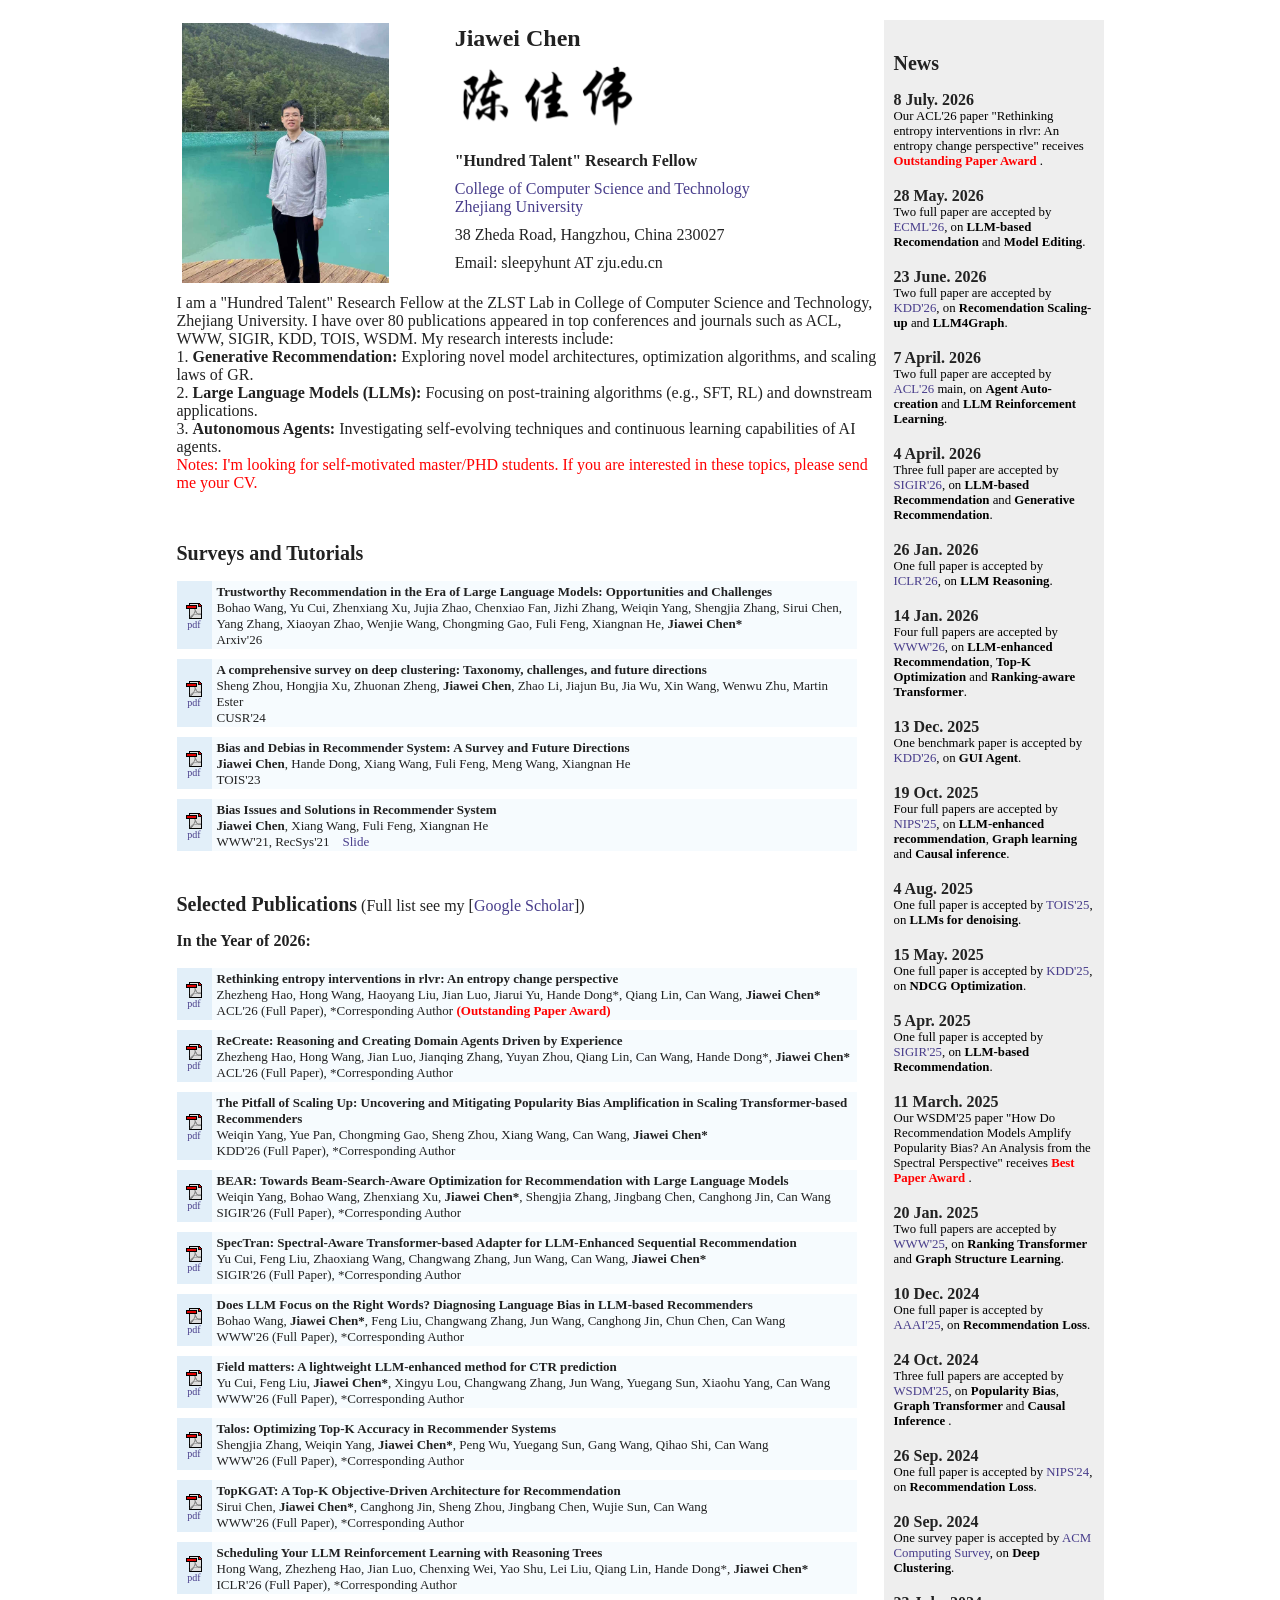
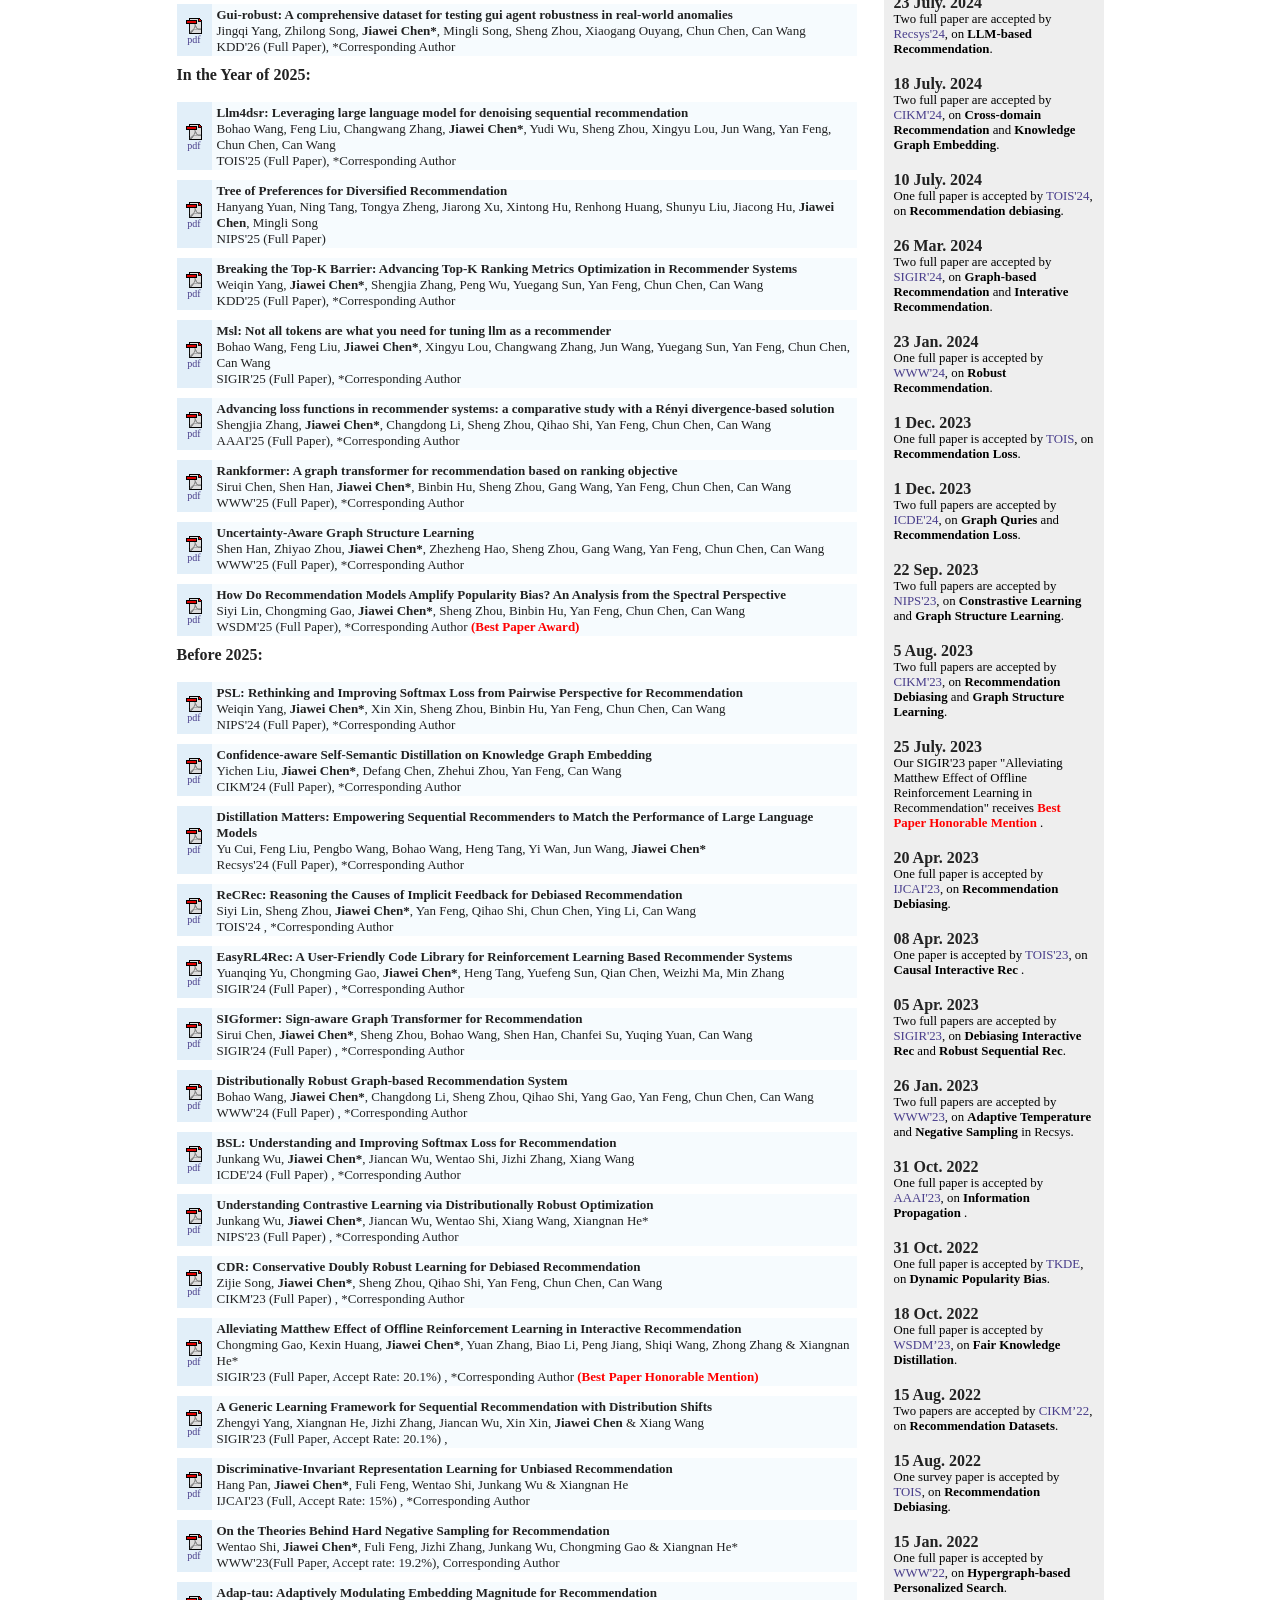
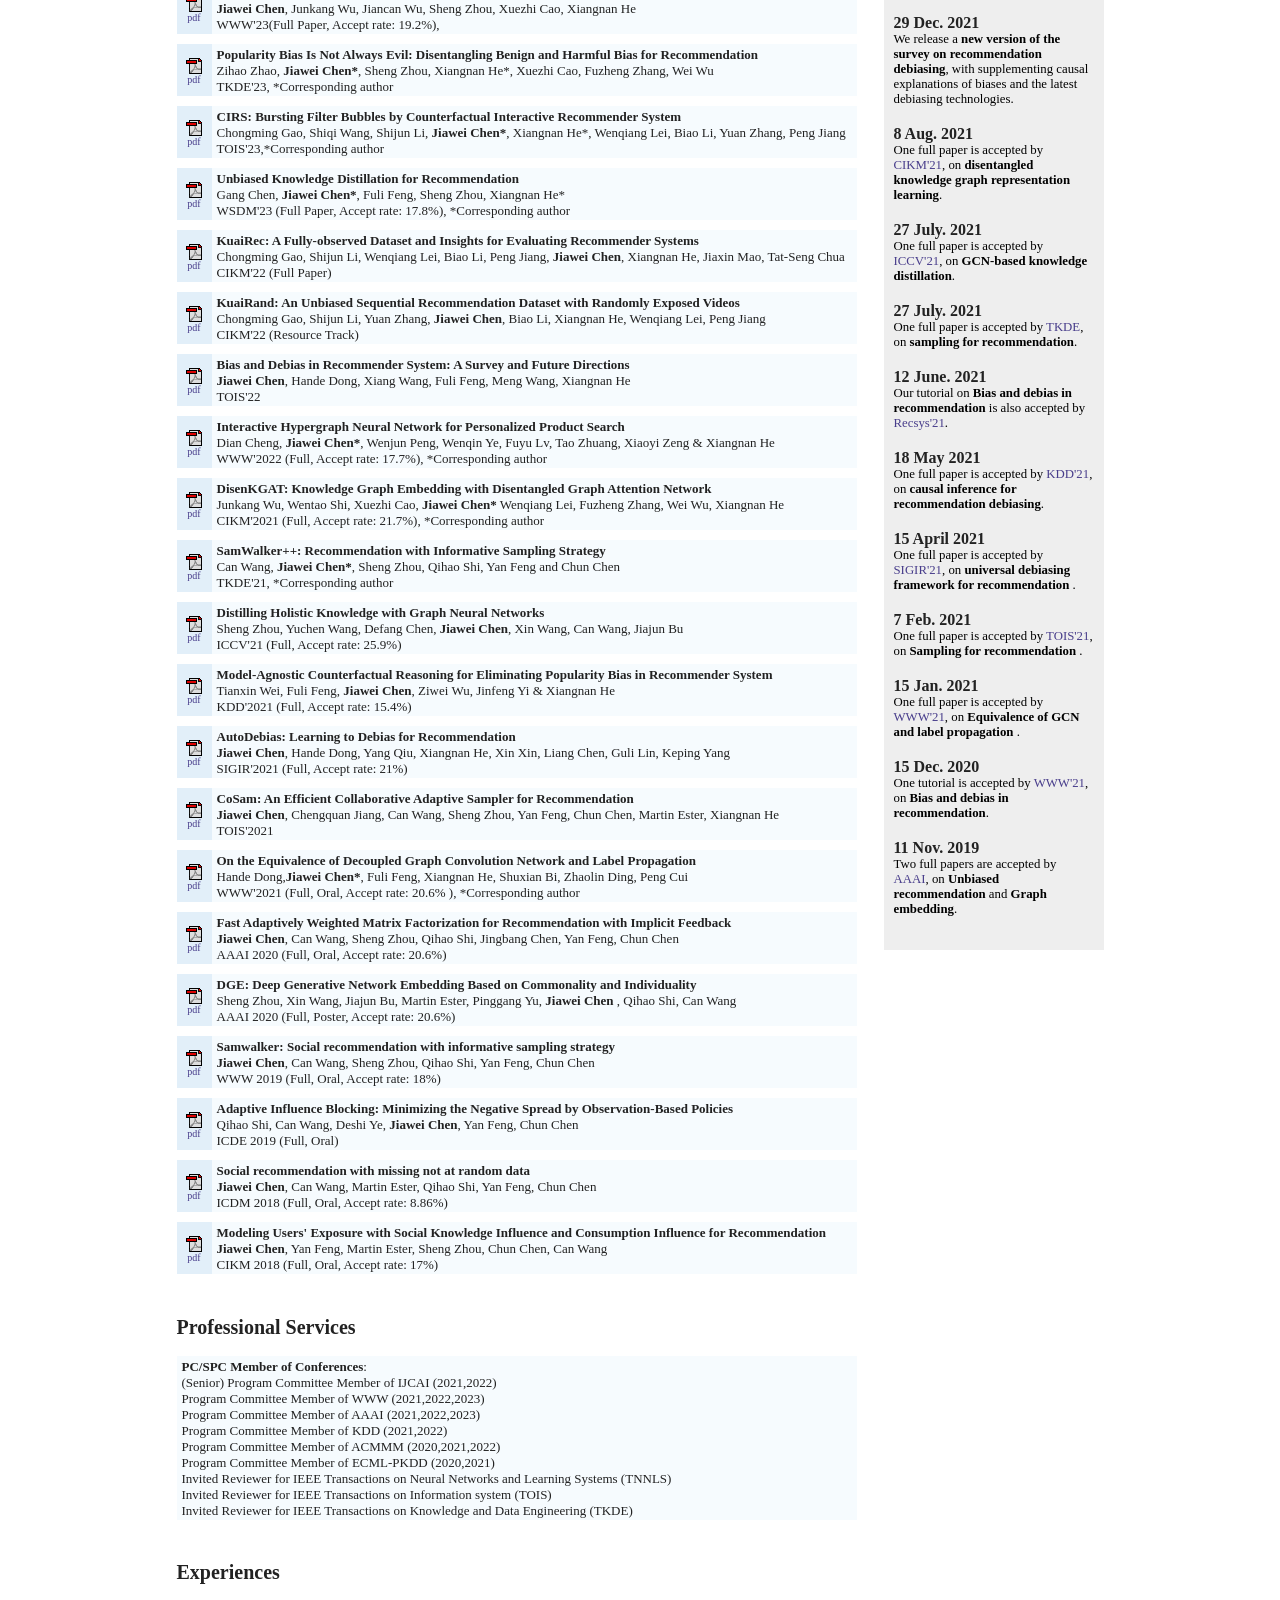
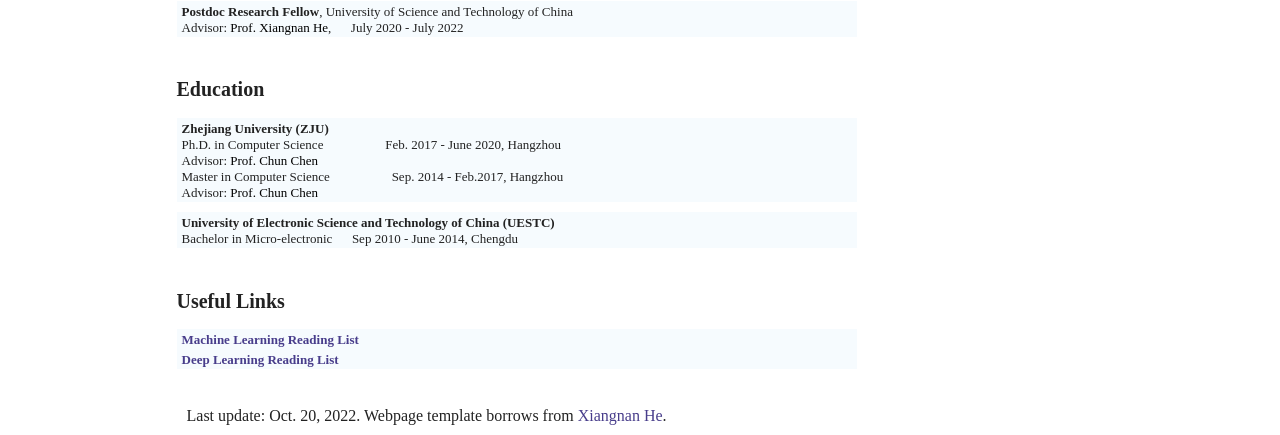
==== commit 9cb1897c: "Update index.html" ====
--- a/index.html
+++ b/index.html
@@ -375,7 +375,7 @@
   <tr>
     <td class="left"><a href="./paper/trust-rec.pdf" target="_blank"><img src="./files/pdf.gif"><br>pdf</a></td>
     <td><span class="title">Trustworthy Recommendation in the Era of Large Language Models: Opportunities and Challenges</span> 
-      <br>Bohao Wang, Yu Cui ... Xiangnan He, <b>Jiawei Chen*</b>
+      <br>Bohao Wang, Yu Cui, Zhenxiang Xu, Jujia Zhao, Chenxiao Fan, Jizhi Zhang, Weiqin Yang, Shengjia Zhang, Sirui Chen, Yang Zhang, Xiaoyan Zhao, Wenjie Wang, Chongming Gao, Fuli Feng, Xiangnan He, <b>Jiawei Chen*</b>
     <br> Arxiv'26 &nbsp;&nbsp; 
   </td> 
   </tr>
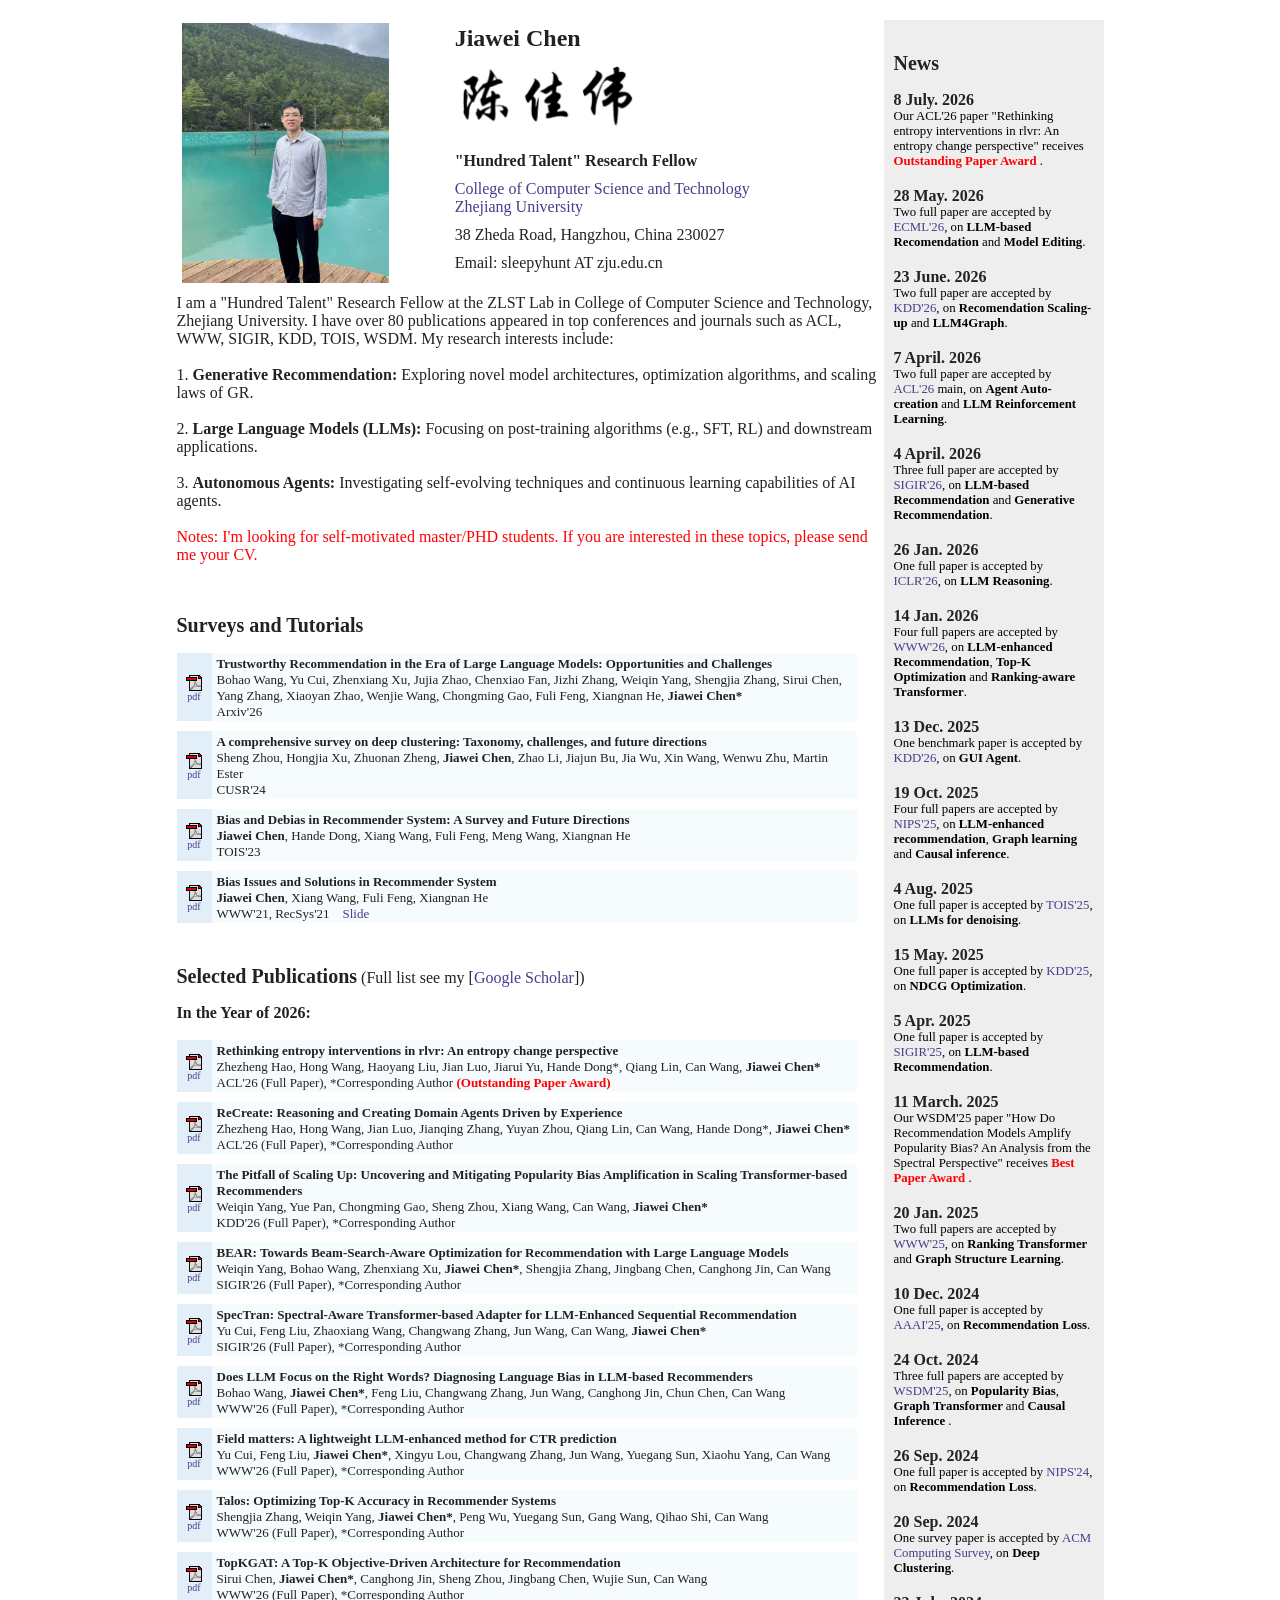
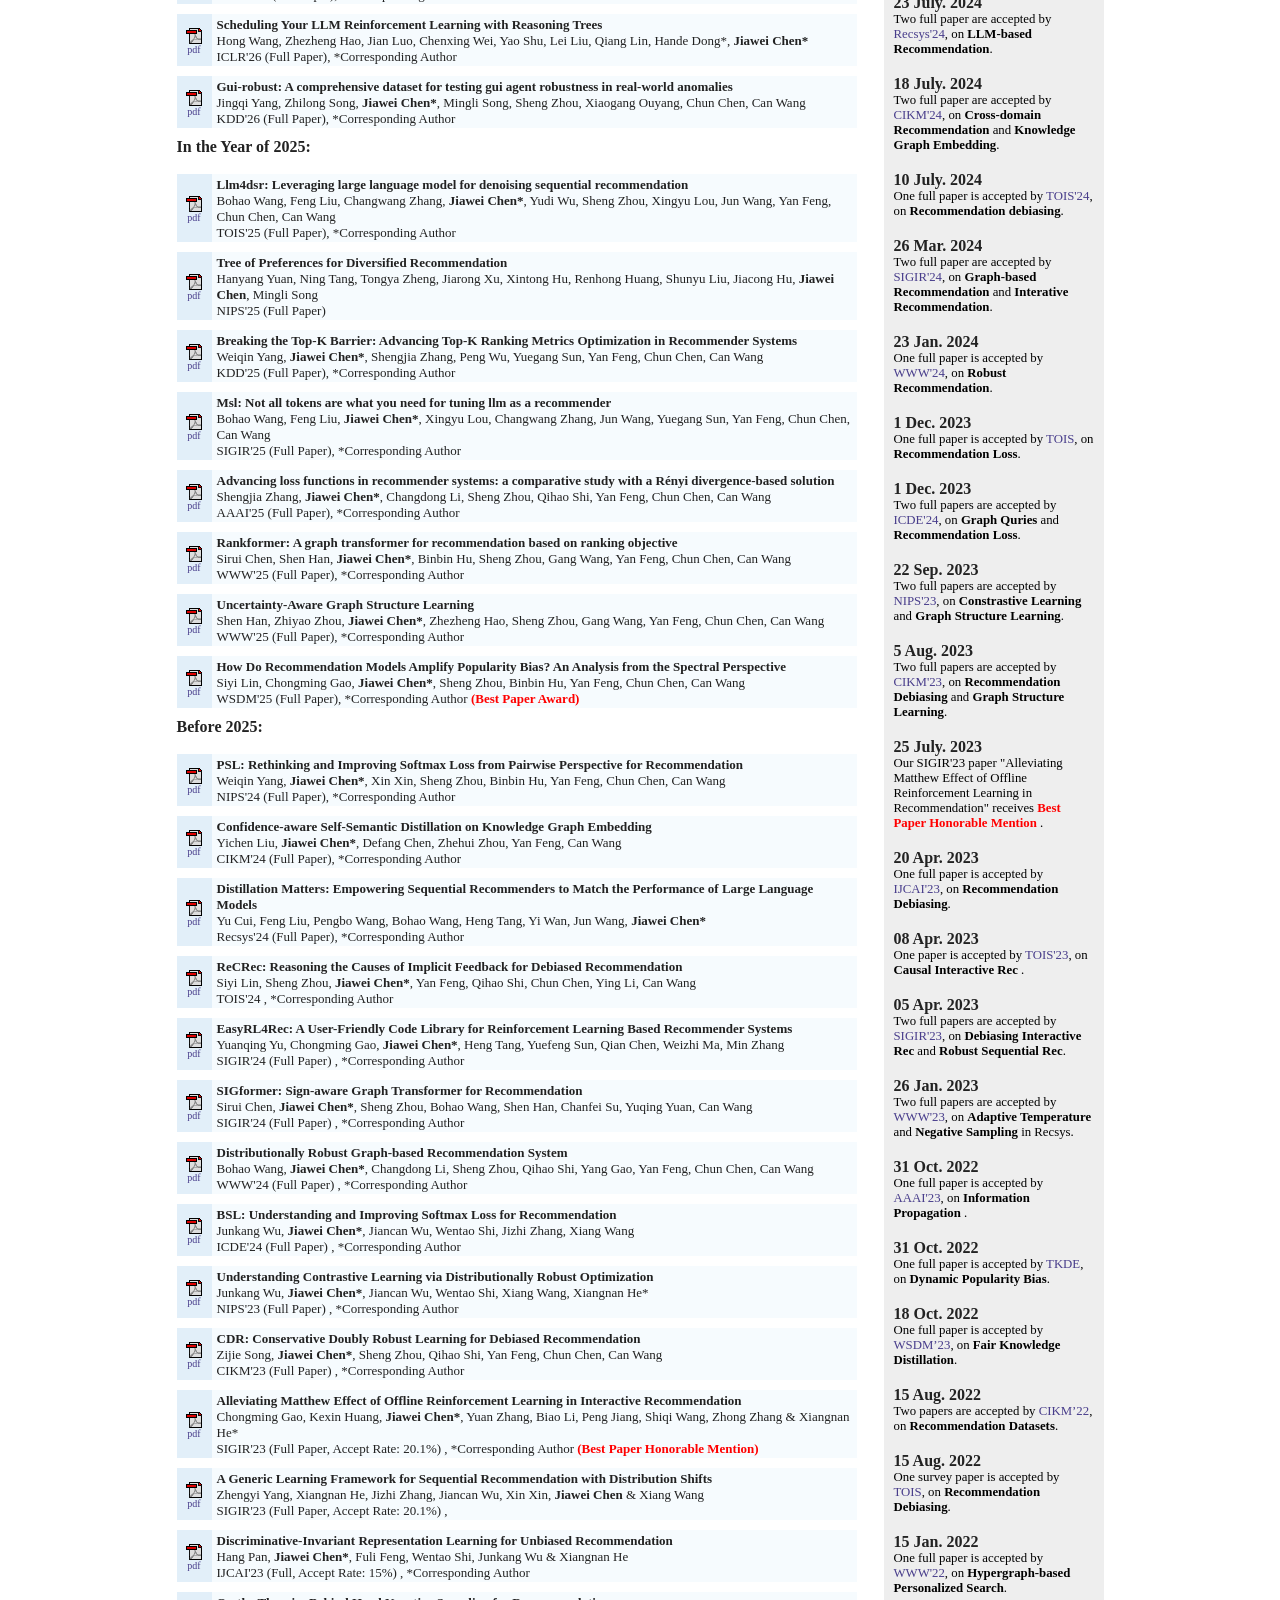
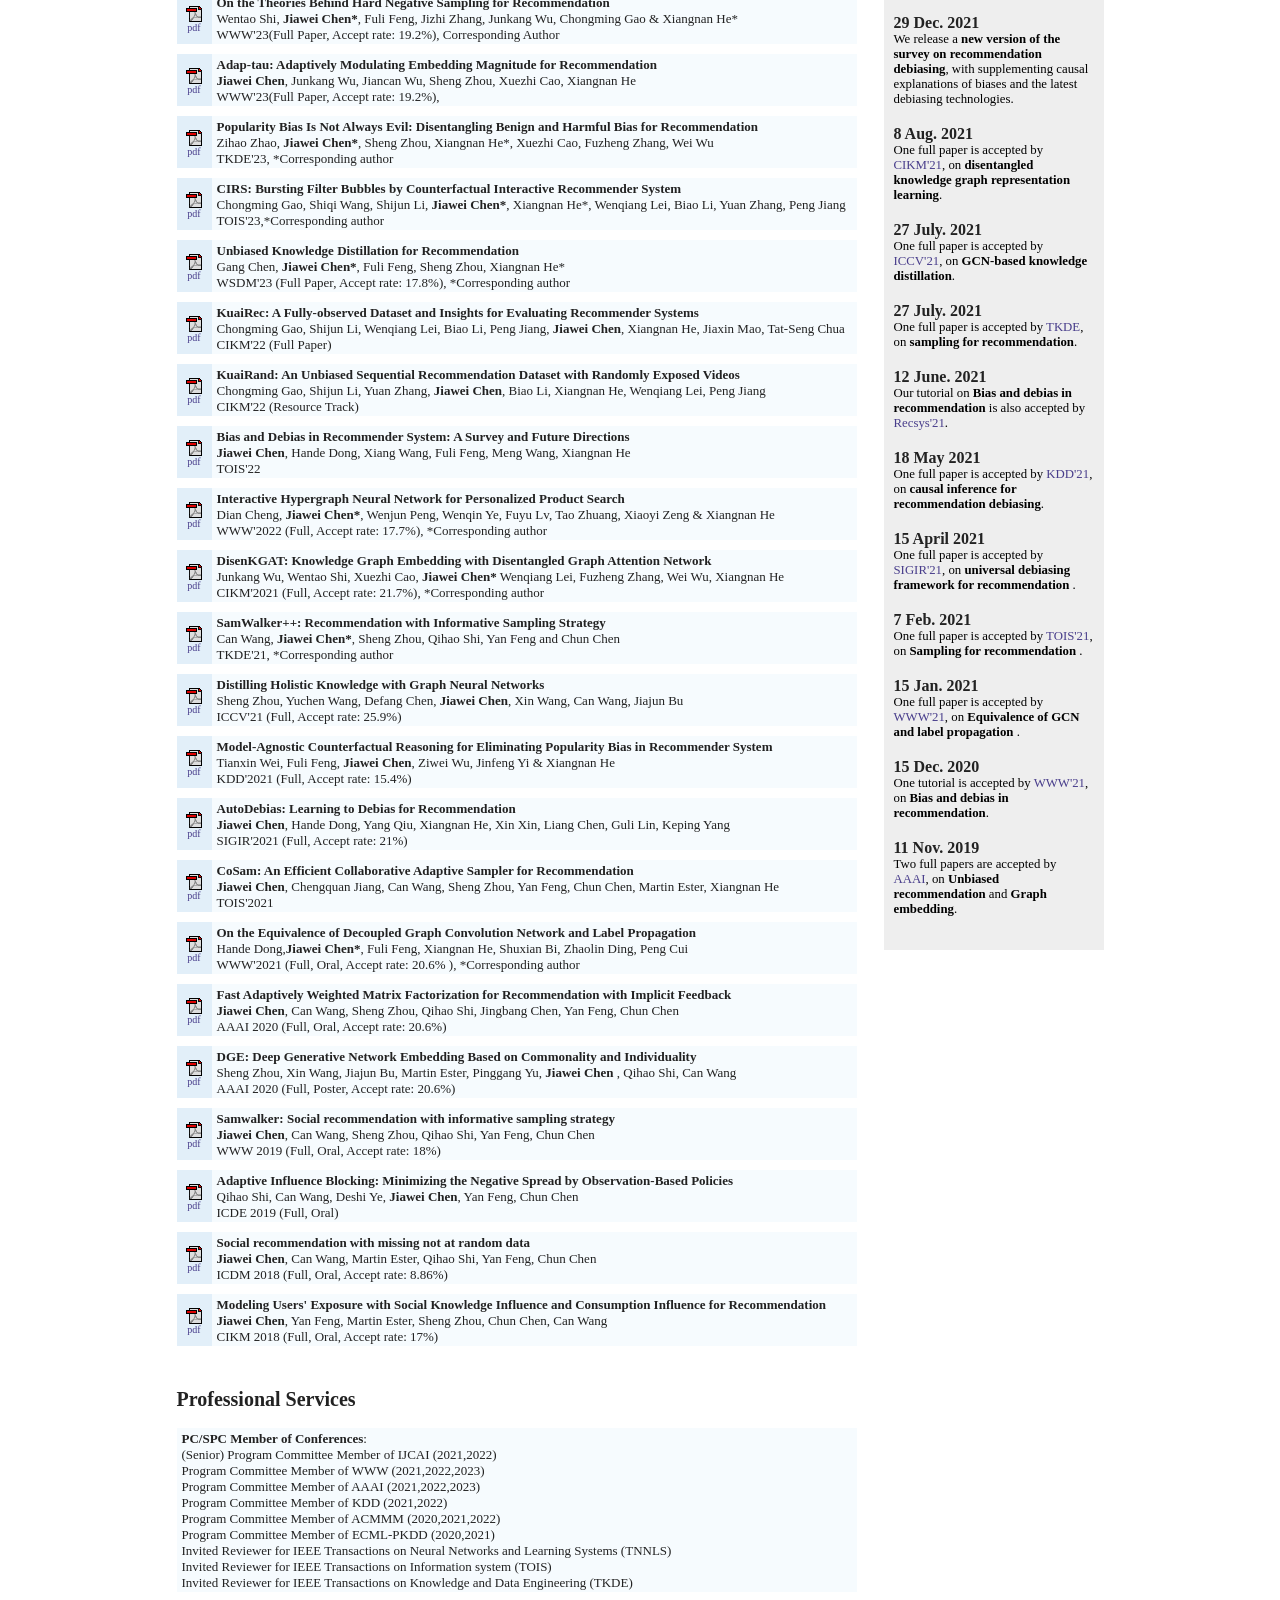
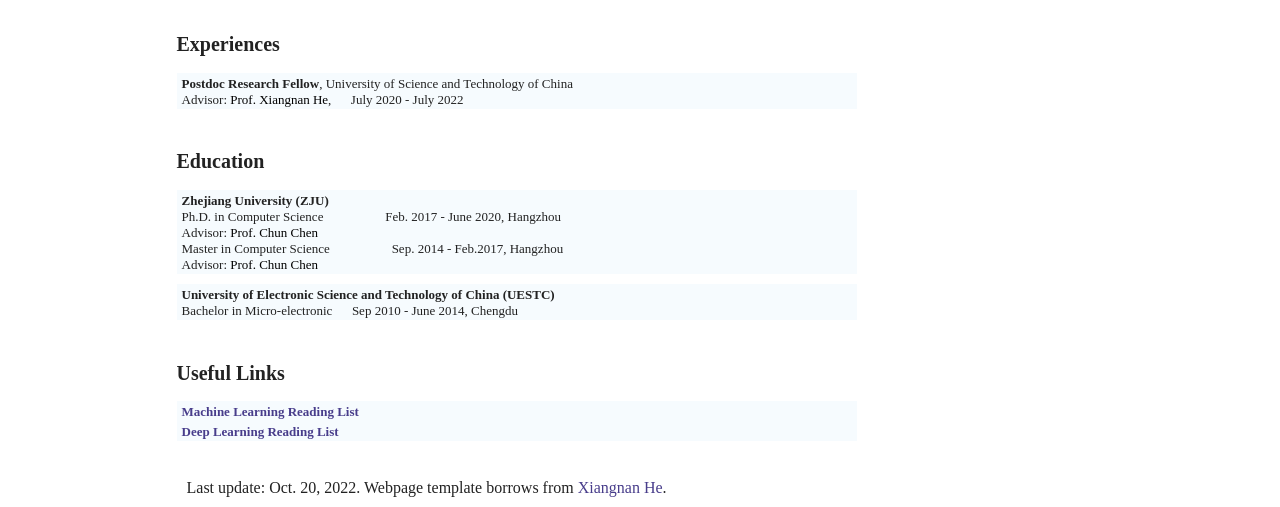
==== commit 991f43ee: "Update index.html" ====
--- a/index.html
+++ b/index.html
@@ -342,13 +342,13 @@
 </tbody></table>
 
 <div class="box">
-I am a "Hundred Talent" Research Fellow at the ZLST Lab in College of Computer Science and Technology, Zhejiang University. I have over 80 publications appeared in top conferences and journals such as ACL, WWW, SIGIR, KDD, TOIS, WSDM. My research interests include:  </br>
-
-1. <b>Generative Recommendation:</b> Exploring novel model architectures, optimization algorithms, and scaling laws of GR. </br>
-
-2. <b>Large Language Models (LLMs):</b> Focusing on post-training algorithms (e.g., SFT, RL) and downstream applications.</br>
-
-3. <b>Autonomous Agents:</b> Investigating self-evolving techniques and continuous learning capabilities of AI agents. </br>
+I am a "Hundred Talent" Research Fellow at the ZLST Lab in College of Computer Science and Technology, Zhejiang University. I have over 80 publications appeared in top conferences and journals such as ACL, WWW, SIGIR, KDD, TOIS, WSDM. My research interests include:  </br></br>
+
+1. <b>Generative Recommendation:</b> Exploring novel model architectures, optimization algorithms, and scaling laws of GR. </br></br>
+
+2. <b>Large Language Models (LLMs):</b> Focusing on post-training algorithms (e.g., SFT, RL) and downstream applications.</br></br>
+
+3. <b>Autonomous Agents:</b> Investigating self-evolving techniques and continuous learning capabilities of AI agents. </br></br>
 
 <font color="red">
 Notes: I'm looking for self-motivated master/PHD students. If you are interested in these topics, please send me your CV. <br><br>
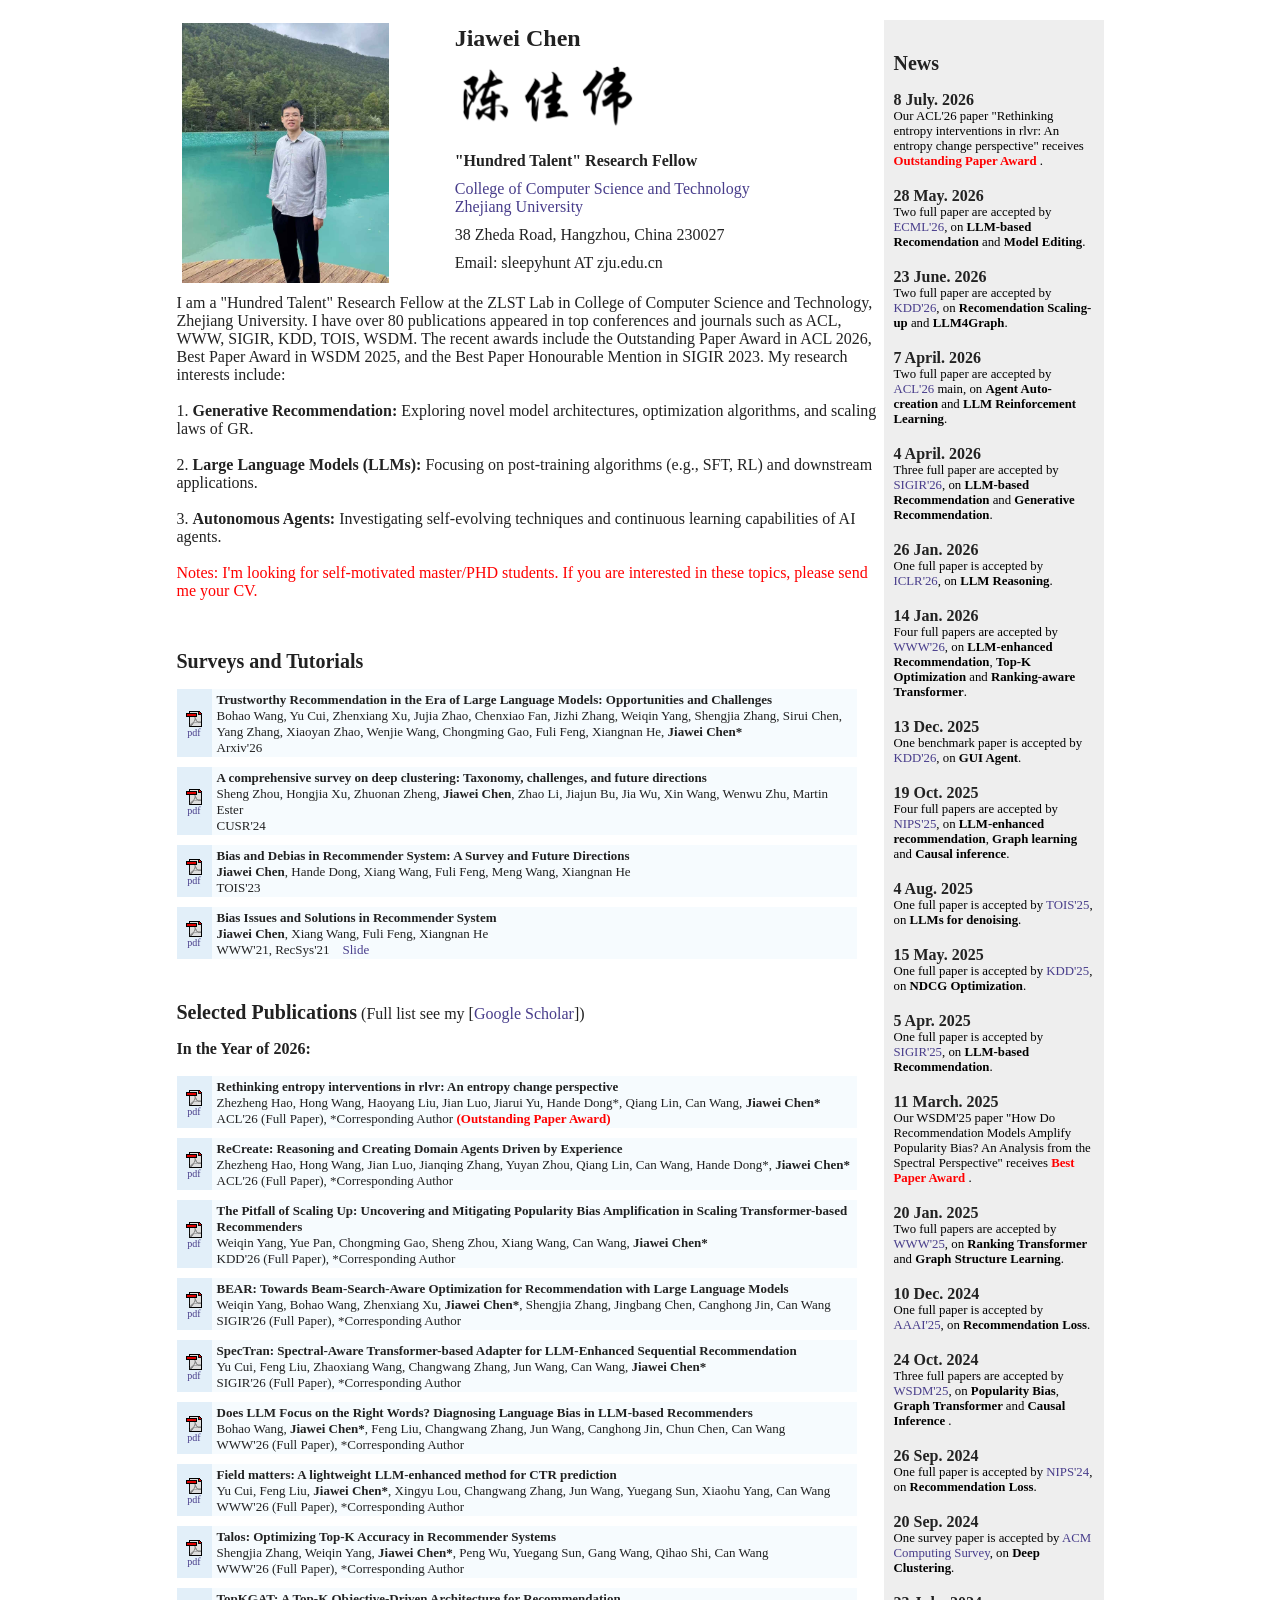
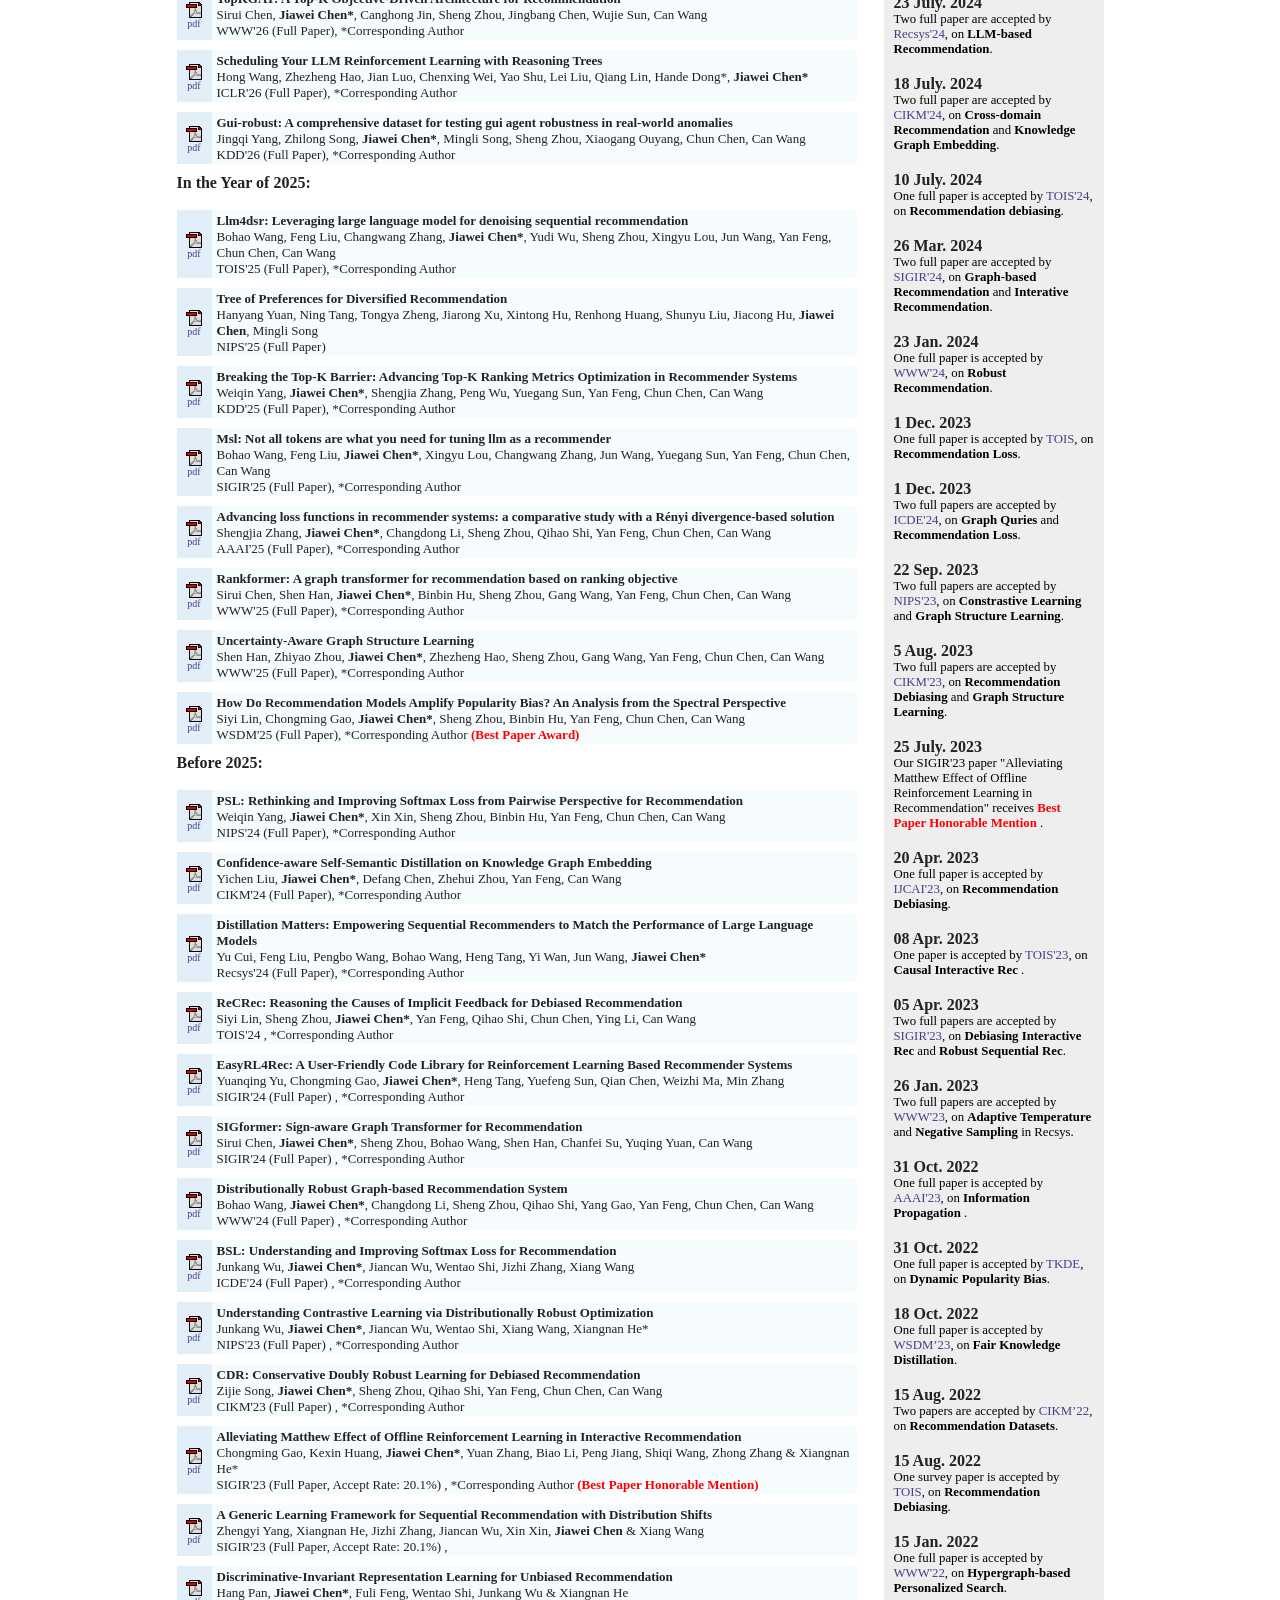
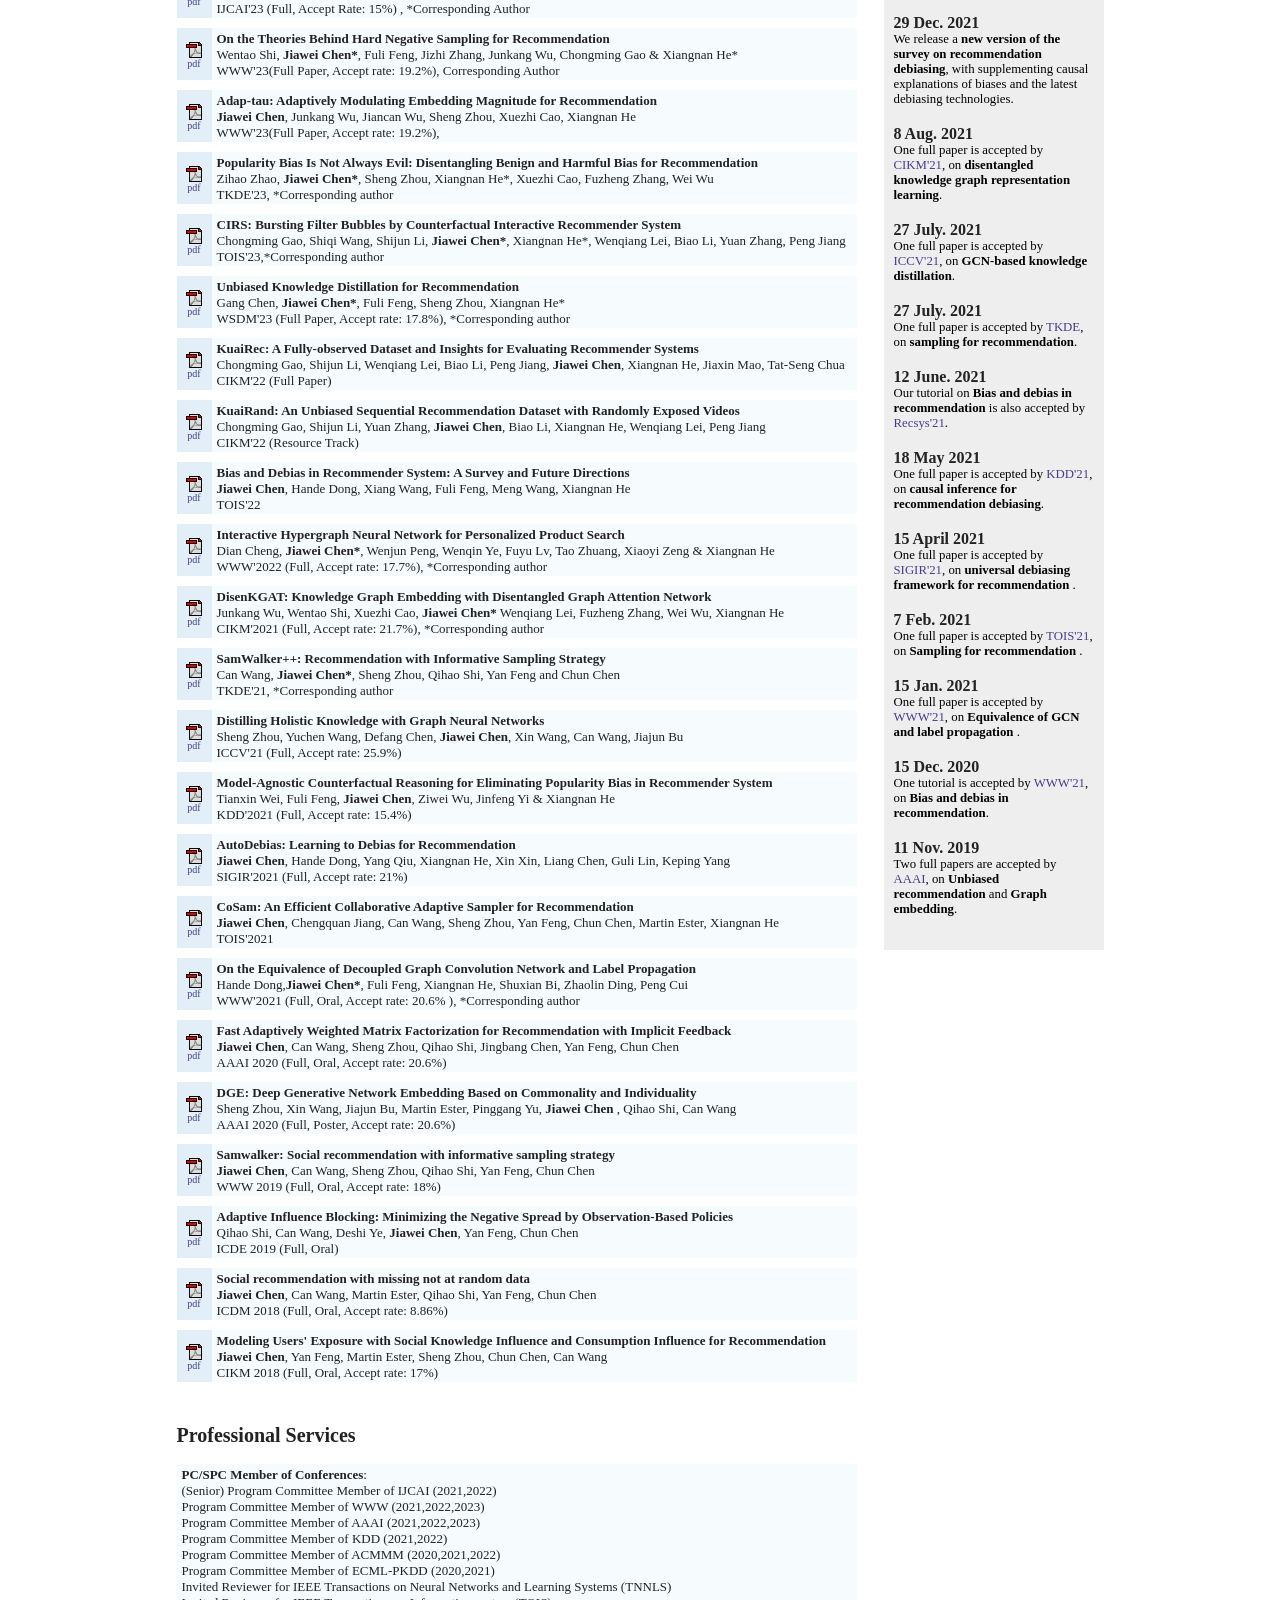
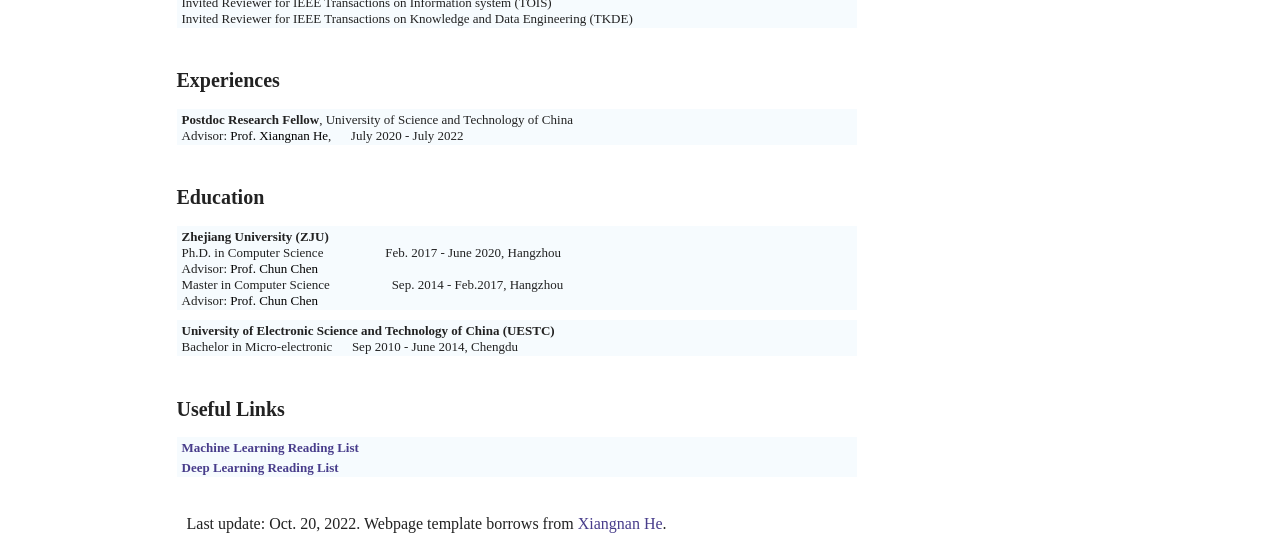
==== commit 652d202c: "Update index.html" ====
--- a/index.html
+++ b/index.html
@@ -342,7 +342,7 @@
 </tbody></table>
 
 <div class="box">
-I am a "Hundred Talent" Research Fellow at the ZLST Lab in College of Computer Science and Technology, Zhejiang University. I have over 80 publications appeared in top conferences and journals such as ACL, WWW, SIGIR, KDD, TOIS, WSDM. My research interests include:  </br></br>
+I am a "Hundred Talent" Research Fellow at the ZLST Lab in College of Computer Science and Technology, Zhejiang University. I have over 80 publications appeared in top conferences and journals such as ACL, WWW, SIGIR, KDD, TOIS, WSDM.  The recent awards include the Outstanding Paper Award in ACL 2026, Best Paper Award in WSDM 2025, and the Best Paper Honourable Mention in SIGIR 2023. My research interests include:  </br></br>
 
 1. <b>Generative Recommendation:</b> Exploring novel model architectures, optimization algorithms, and scaling laws of GR. </br></br>
 
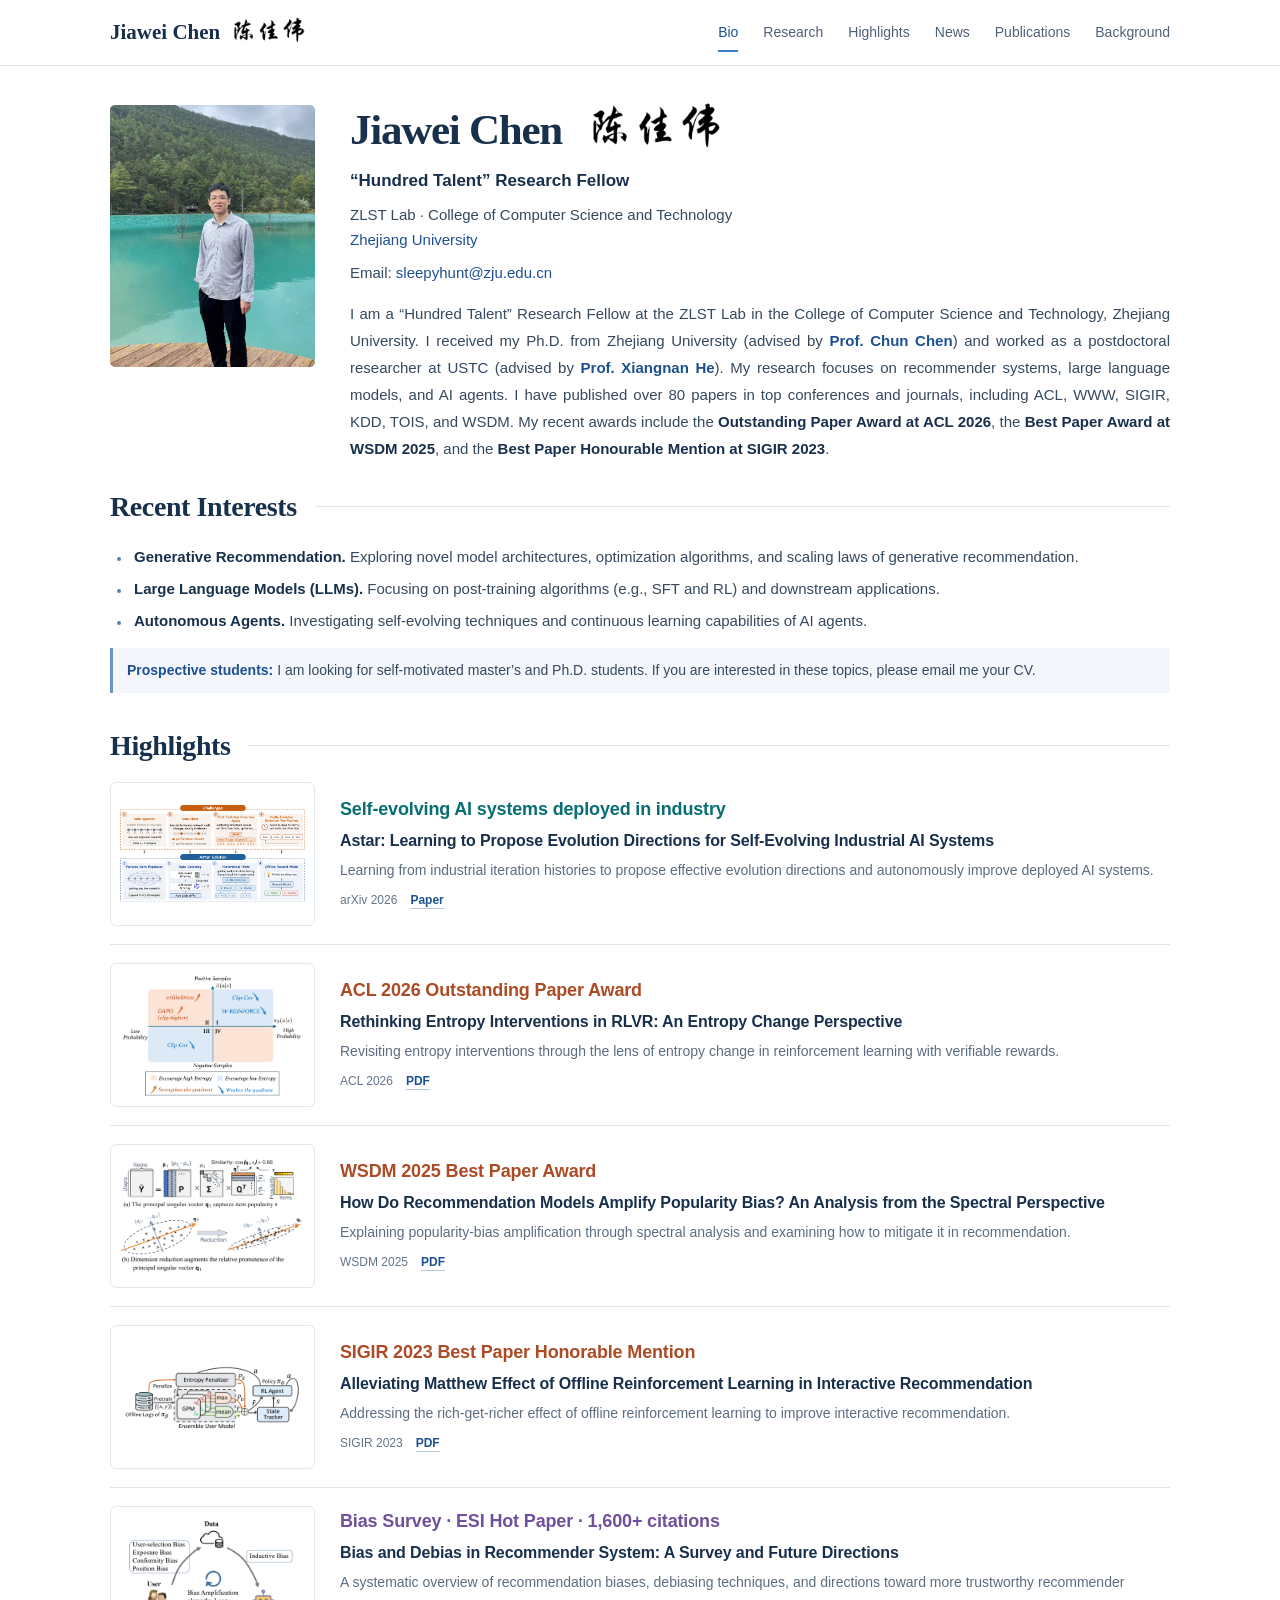
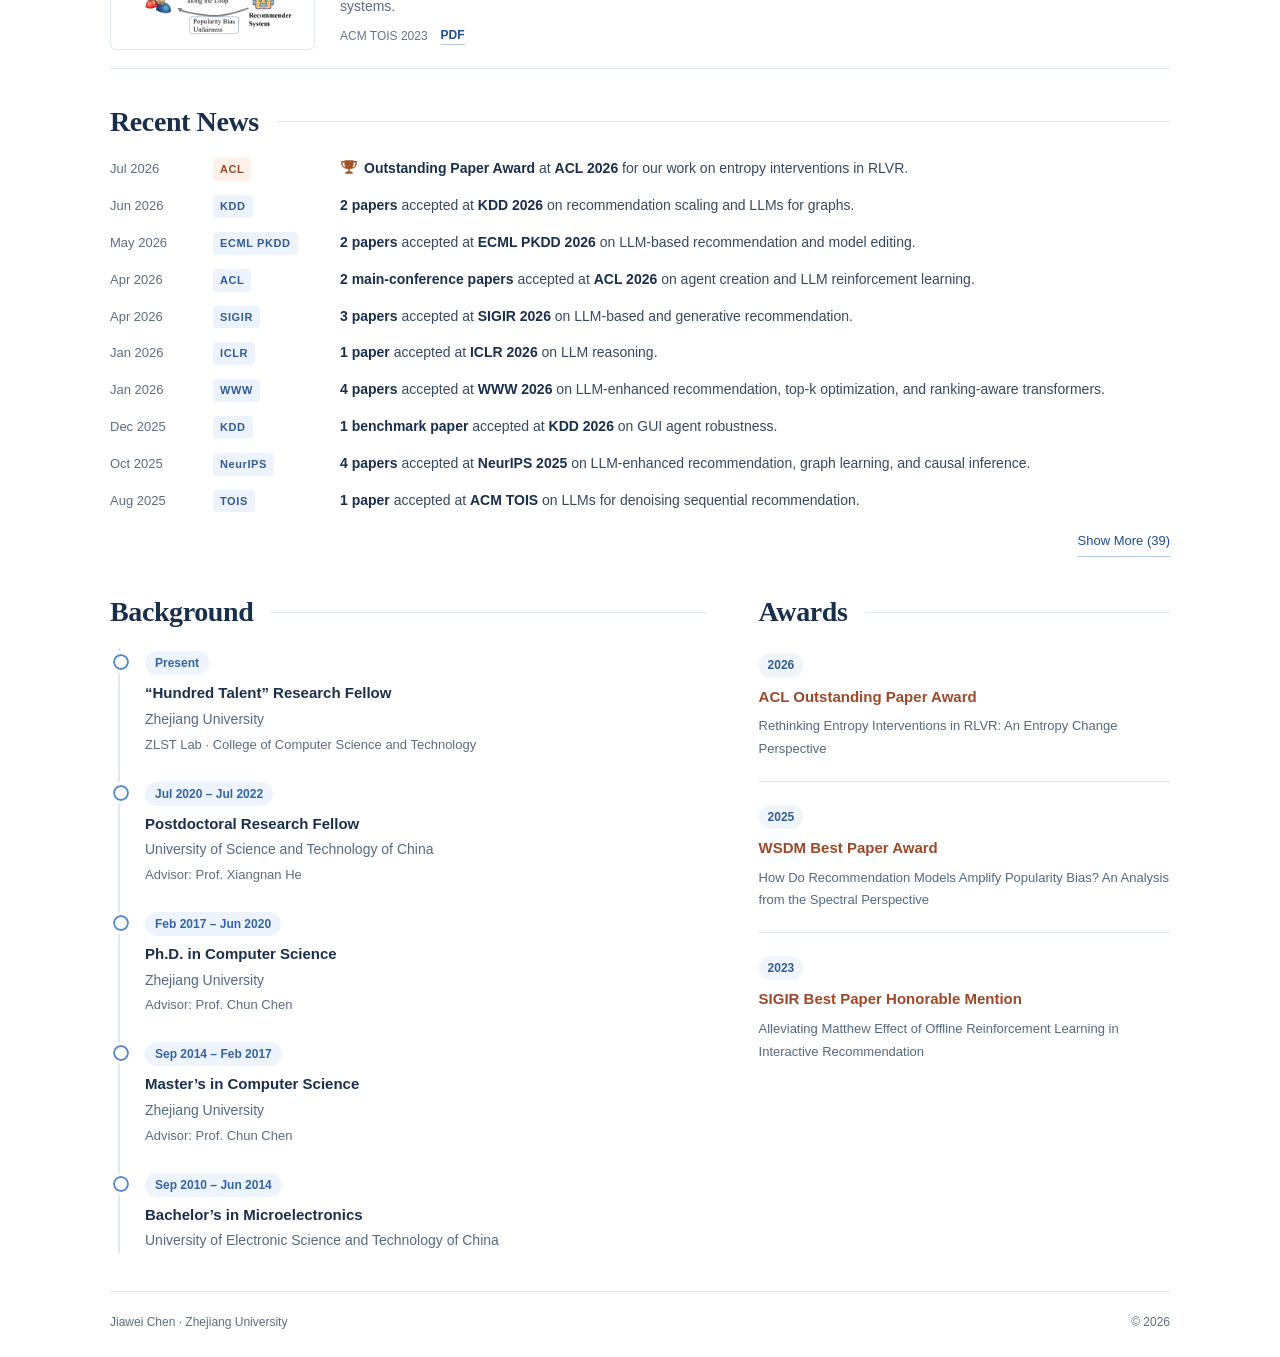
==== commit d3a2d4c9: "Redesign academic homepage and selected publications" ====
--- a/index.html
+++ b/index.html
@@ -1,1302 +1,94 @@
-<!DOCTYPE html PUBLIC "-//W3C//DTD HTML 4.0 Transitional//EN">
-<html><head><meta http-equiv="Content-Type" content="text/html; charset=UTF-8"><meta content="IE=7.0000" http-equiv="X-UA-Compatible">
-<title>Jiawei Chen's Homepage</title>
-<meta name="description" content="Jiawei Chen, Research fellow in University of Science and Technology. Recommender systems, information retrieval, applied machine learning.">
-<meta name="keywords" content="Jiawei Chen, Research fellow, USTC, ZJU, web search, information retrieval, text mining, machine learning, recommender systems, internet advertising">
-
-<link rel="stylesheet" type="text/css" href="./files/xiangnan.css">
-<!-- <script type="text/javascript" async="" src="./files/ga.js"></script><script type="text/javascript">
-
-  var _gaq = _gaq || [];
-  _gaq.push(['_setAccount', 'UA-39532305-1']);
-  _gaq.push(['_trackPageview']);
-
-  (function() {
-    var ga = document.createElement('script'); ga.type = 'text/javascript'; ga.async = true;
-    ga.src = ('https:' == document.location.protocol ? 'https://ssl' : 'http://www') + '.google-analytics.com/ga.js';
-    var s = document.getElementsByTagName('script')[0]; s.parentNode.insertBefore(ga, s);
-  })();
-
-</script> -->
-
-<style>@-moz-keyframes nodeInserted{from{opacity:0.99;}to{opacity:1;}}@-webkit-keyframes nodeInserted{from{opacity:0.99;}to{opacity:1;}}@-o-keyframes nodeInserted{from{opacity:0.99;}to{opacity:1;}}@keyframes nodeInserted{from{opacity:0.99;}to{opacity:1;}}embed,object{animation-duration:.001s;-ms-animation-duration:.001s;-moz-animation-duration:.001s;-webkit-animation-duration:.001s;-o-animation-duration:.001s;animation-name:nodeInserted;-ms-animation-name:nodeInserted;-moz-animation-name:nodeInserted;-webkit-animation-name:nodeInserted;-o-animation-name:nodeInserted;}
-</style></head>
-
-
+<!doctype html>
+<html lang="en">
+<head>
+  <meta charset="utf-8"><meta name="viewport" content="width=device-width, initial-scale=1">
+  <meta name="description" content="Jiawei Chen (陈佳伟), Hundred Talent Research Fellow at Zhejiang University. Generative recommendation, large language models, and autonomous agents.">
+  <meta name="theme-color" content="#153e77"><title>Jiawei Chen · Zhejiang University</title>
+  <link rel="icon" type="image/svg+xml" href="assets/favicon.svg"><link rel="stylesheet" href="assets/style.css"><script src="assets/app.js" defer></script>
+</head>
 <body>
-<div id="content">
-
-<div id="news">
-<h2>News</h2><br>
-<font size="3px">
-
-<b>8 July. 2026</b><br>
-<span class="easylink">
-Our ACL'26 paper "Rethinking entropy interventions in rlvr: An entropy change perspective" receives <b><font color="red"> Outstanding Paper Award </font> </b>.
-</span><br><br>	
-
-<b>28 May. 2026</b><br>
-<span class="easylink">
-Two full paper are accepted by <a href="https://ecmlpkdd.org/", target="_blank">ECML'26</a>, on <b>LLM-based Recomendation</b> and <b>Model Editing</b>.
-</span><br><br>
-
-<b>23 June. 2026</b><br>
-<span class="easylink">
-Two full paper are accepted by <a href="https://kdd2026.kdd.org/", target="_blank">KDD'26</a>, on <b>Recomendation Scaling-up</b> and <b>LLM4Graph</b>.
-</span><br><br>
-
-
-<b>7 April. 2026</b><br>
-<span class="easylink">
-Two full paper are accepted by <a href="https://2026.aclweb.org/", target="_blank">ACL'26</a> main, on <b>Agent Auto-creation</b> and <b>LLM Reinforcement Learning</b>.
-</span><br><br>
-
-<b>4 April. 2026</b><br>
-<span class="easylink">
-Three full paper are accepted by <a href="https://sigir2026.org/en-AU", target="_blank">SIGIR'26</a>, on <b>LLM-based Recommendation</b> and <b>Generative Recommendation</b>.
-</span><br><br>
-
-<b>26 Jan. 2026</b><br>
-<span class="easylink">
-One full paper is accepted by <a href="https://iclr.cc/", target="_blank">ICLR'26</a>, on <b>LLM Reasoning</b>.
-</span><br><br>
-
-<b>14 Jan. 2026</b><br>
-<span class="easylink">
-Four full papers are accepted by <a href="https://www2026.thewebconf.org/", target="_blank">WWW'26</a>, on <b>LLM-enhanced Recommendation</b>, <b>Top-K Optimization</b> and <b>Ranking-aware Transformer</b>.
-</span><br><br>
-
-<b>13 Dec. 2025</b><br>
-<span class="easylink">
-One benchmark paper is accepted by <a href="https://kdd2026.kdd.org/", target="_blank">KDD'26</a>, on <b>GUI Agent</b>.
-</span><br><br>
-
-<b>19 Oct. 2025</b><br>
-<span class="easylink">
-Four full papers are accepted by <a href="https://neurips.cc/", target="_blank">NIPS'25</a>, on <b>LLM-enhanced recommendation</b>, <b>Graph learning</b> and <b>Causal inference</b>.
-</span><br><br>
-
-<b>4 Aug. 2025</b><br>
-<span class="easylink">
-One full paper is accepted by <a href="https://dl.acm.org/journal/tois/", target="_blank">TOIS'25</a>, on <b>LLMs for denoising</b>.
-</span><br><br>
-
-<b>15 May. 2025</b><br>
-<span class="easylink">
-One full paper is accepted by <a href="https://kdd2025.kdd.org/", target="_blank">KDD'25</a>, on <b>NDCG Optimization</b>.
-</span><br><br>	
-
-<b>5 Apr. 2025</b><br>
-<span class="easylink">
-One full paper is accepted by <a href="https://sigir2025.dei.unipd.it/", target="_blank">SIGIR'25</a>, on <b>LLM-based Recommendation</b>.
-</span><br><br>	
-
-<b>11 March. 2025</b><br>
-<span class="easylink">
-Our WSDM'25 paper "How Do Recommendation Models Amplify Popularity Bias? An Analysis from the Spectral Perspective" receives <b><font color="red"> Best Paper Award </font> </b>.
-</span><br><br>	
-
-<b>20 Jan. 2025</b><br>
-<span class="easylink">
-Two full papers are accepted by <a href="https://www2025.thewebconf.org/", target="_blank">WWW'25</a>, on <b>Ranking Transformer</b> and <b>Graph Structure Learning</b>.
-</span><br><br>	
-
-<b>10 Dec. 2024</b><br>
-<span class="easylink">
-One full paper is accepted by <a href="https://neurips.cc/", target="_blank">AAAI'25</a>, on <b>Recommendation Loss</b>.
-</span><br><br>	
-
-<b>24 Oct. 2024</b><br>
-<span class="easylink">
-Three full papers are accepted by <a href="https://www.wsdm-conference.org/2025/", target="_blank">WSDM'25</a>, on <b>Popularity Bias</b>, <b>Graph Transformer </b> and <b>Causal Inference </b>.
-</span><br><br>	
-
-<b>26 Sep. 2024</b><br>
-<span class="easylink">
-One full paper is accepted by <a href="https://neurips.cc/", target="_blank">NIPS'24</a>, on <b>Recommendation Loss</b>.
-</span><br><br>	
-
-<b>20 Sep. 2024</b><br>
-<span class="easylink">
-One survey paper is accepted by <a href="https://dl.acm.org/journal/csur", target="_blank">ACM Computing Survey</a>, on <b>Deep Clustering</b>.
-</span><br><br>	
-
-
-<b>23 July. 2024</b><br>
-<span class="easylink">
-Two full paper are accepted by <a href="https://recsys.acm.org/recsys24/", target="_blank">Recsys'24</a>, on <b>LLM-based Recommendation</b>.
-</span><br><br>	
-
-<b>18 July. 2024</b><br>
-<span class="easylink">
-Two full paper are accepted by <a href="https://cikm2024.org/", target="_blank">CIKM'24</a>, on <b>Cross-domain Recommendation</b> and <b>Knowledge Graph Embedding</b>.
-</span><br><br>	
-
-<b>10 July. 2024</b><br>
-<span class="easylink">
-One full paper is accepted by <a href="https://dl.acm.org/journal/tois/", target="_blank">TOIS'24</a>, on <b>Recommendation debiasing</b>.
-</span><br><br>	
-
-<b>26 Mar. 2024</b><br>
-<span class="easylink">
-Two full paper are accepted by <a href="https://sigir-2024.github.io/", target="_blank">SIGIR'24</a>, on <b>Graph-based Recommendation</b> and <b>Interative Recommendation</b>.
-</span><br><br>	
-
-
-<b>23 Jan. 2024</b><br>
-<span class="easylink">
-One full paper is accepted by <a href="https://www2024.thewebconf.org/", target="_blank">WWW'24</a>, on <b>Robust Recommendation</b>.
-</span><br><br>	
-
-<b>1 Dec. 2023</b><br>
-<span class="easylink">
-One full paper is accepted by <a href="https://dl.acm.org/journal/tois/", target="_blank">TOIS</a>, on <b>Recommendation Loss</b>.
-</span><br><br>	
-
-<b>1 Dec. 2023</b><br>
-<span class="easylink">
-Two full papers are accepted by <a href="https://icde2024.github.io/", target="_blank">ICDE'24</a>, on <b>Graph Quries</b> and <b>Recommendation Loss</b>.
-</span><br><br>	
-
-<b>22 Sep. 2023</b><br>
-<span class="easylink">
-Two full papers are accepted by <a href="https://nips.cc/Conferences/2023/Dates", target="_blank">NIPS'23</a>, on <b>Constrastive Learning</b> and <b>Graph Structure Learning</b>.
-</span><br><br>	
-
-
-
-<b>5 Aug. 2023</b><br>
-<span class="easylink">
-Two full papers are accepted by <a href="https://uobevents.eventsair.com/cikm2023/", target="_blank">CIKM'23</a>, on <b>Recommendation Debiasing</b> and <b>Graph Structure Learning</b>.
-</span><br><br>	
-
-<b>25 July. 2023</b><br>
-<span class="easylink">
-Our SIGIR'23 paper "Alleviating Matthew Effect of Offline Reinforcement Learning in Recommendation" receives <b><font color="red"> Best Paper Honorable Mention </font> </b>.
-</span><br><br>	
-	
-	
-<b>20 Apr. 2023</b><br>
-<span class="easylink">
-One full paper is accepted by <a href="https://ijcai-23.org/", target="_blank">IJCAI'23</a>, on <b>Recommendation Debiasing</b>.
-</span><br><br>	
-	
-
-<b>08 Apr. 2023</b><br>
-<span class="easylink">
-One paper is accepted by <a href="https://dl.acm.org/journal/tois", target="_blank">TOIS'23</a>, on <b> Causal Interactive Rec </b>.
-</span><br><br>	
-
-	
-	
-<b>05 Apr. 2023</b><br>
-<span class="easylink">
-Two full papers are accepted by <a href="https://sigir.org/sigir2023/", target="_blank">SIGIR'23</a>, on <b> Debiasing Interactive Rec </b> and <b> Robust Sequential Rec</b>.
-</span><br><br>	
-	
-	
-<b>26 Jan. 2023</b><br>
-<span class="easylink">
-Two full papers are accepted by <a href="https://www2023.thewebconf.org/", target="_blank">WWW'23</a>, on <b> Adaptive Temperature </b> and <b> Negative Sampling </b> in Recsys.
-</span><br><br>	
-	
-<b>31 Oct. 2022</b><br>
-<span class="easylink">
-One full paper is accepted by <a href="https://aaai.org/Conferences/AAAI-23/", target="_blank">AAAI'23</a>, on <b> Information Propagation </b>.
-</span><br><br>		
-
-
-	
-<b>31 Oct. 2022</b><br>
-<span class="easylink">
-One full paper is accepted by <a href="https://ieeexplore.ieee.org/xpl/RecentIssue.jsp?punumber=69", target="_blank">TKDE</a>, on <b> Dynamic Popularity Bias</b>.
-</span><br><br>	
-	
-
-<b>18 Oct. 2022</b><br>
-<span class="easylink">
-One full paper is accepted by <a href="https://www.wsdm-conference.org/2023/", target="_blank">WSDM’23</a>, on <b> Fair Knowledge Distillation</b>.
-</span><br><br>	
-	
-
-<b>15 Aug. 2022</b><br>
-<span class="easylink">
-Two papers are accepted by <a href="https://www.cikm2022.org/", target="_blank">CIKM’22</a>, on <b> Recommendation Datasets</b>.
-</span><br><br>	
-	
-
-<b>15 Aug. 2022</b><br>
-<span class="easylink">
-One survey paper is accepted by <a href="https://dl.acm.org/journal/tois/", target="_blank">TOIS</a>, on <b> Recommendation Debiasing</b>.
-</span><br><br>	
-	
-	
-<b>15 Jan. 2022</b><br>
-<span class="easylink">
-One full paper is accepted by <a href="https://www2022.thewebconf.org/", target="_blank">WWW'22</a>, on <b>Hypergraph-based Personalized Search</b>.
-</span><br><br>	
-	
-		
-
-	
-	
-<b>29 Dec. 2021</b><br>
-<span class="easylink">
-We release a <b> new version of the survey on recommendation debiasing</b>, with supplementing causal explanations of biases and the latest debiasing technologies. 
-</span><br><br>	
-	
-	
-	
-<b>8 Aug. 2021</b><br>
-<span class="easylink">
-One full paper is accepted by <a href="https://www.cikm2021.org/", target="_blank">CIKM'21</a>, on <b>disentangled knowledge graph representation learning</b>.
-</span><br><br>	
-
-<b>27 July. 2021</b><br>
-<span class="easylink">
-One full paper is accepted by <a href="http://iccv2021.thecvf.com/home", target="_blank">ICCV'21</a>, on <b>GCN-based knowledge distillation</b>.
-</span><br><br>	
-
-
-<b>27 July. 2021</b><br>
-<span class="easylink">
-One full paper is accepted by  <a href="https://ieeexplore.ieee.org/xpl/RecentIssue.jsp?punumber=69", target="_blank">TKDE</a>, on <b>sampling for recommendation</b>.
-</span><br><br>	
-	
-	
-<b>12 June. 2021</b><br>
-<span class="easylink">
-Our tutorial on <b>Bias and debias in recommendation</b> is also accepted by <a href="https://recsys.acm.org/recsys21/", target="_blank">Recsys'21</a>.
-</span><br><br>	
-	
-<b>18 May 2021</b><br>
-<span class="easylink">
-One full paper is accepted by <a href="https://kdd.org/kdd2021/", target="_blank">KDD'21</a>, on <b>causal inference for recommendation debiasing</b>.
-</span><br><br>	
-	
-	
-
-<b>15 April 2021</b><br>
-<span class="easylink">
-One full paper is accepted by <a href="https://sigir.org/sigir2021/", target="_blank">SIGIR'21</a>, on <b>universal debiasing framework for recommendation </b>.
-</span><br><br>	
-	
-	
-
-<b>7 Feb. 2021</b><br>
-<span class="easylink">
-One full paper is accepted by <a href="http://tois.acm.org/", target="_blank">TOIS'21</a>, on <b>Sampling for recommendation </b>.
-</span><br><br>	
-
-	
-
-<b>15 Jan. 2021</b><br>
-<span class="easylink">
-One full paper is accepted by <a href="http://www2021.thewebconf.org/", target="_blank">WWW'21</a>, on <b>Equivalence of GCN and label propagation </b>.
-</span><br><br>		
-	
-	
-<b>15 Dec. 2020</b><br>
-<span class="easylink">
-One tutorial is accepted by <a href="http://www2021.thewebconf.org/", target="_blank">WWW'21</a>, on <b>Bias and debias in recommendation</b>.
-</span><br><br>		
-	
-	
-<b>11 Nov. 2019</b><br>
-<span class="easylink">
-Two full papers are accepted by <a href="https://aaai.org/Conferences/AAAI-20/", target="_blank">AAAI</a>, on <b>Unbiased recommendation</b> and <b>Graph embedding</b>.
-</span><br><br>
-
-
-</div>
-
-<div id="left">
-<table style="background-color:white;">
-<tbody><tr nosave="">
-<td valign="CENTER">
-<img src="./images/chenjiawei-3.jpg" height="260" align="left">
-</td>
-
-<td valign="CENTER" width="2%">
-</td>
-
-<td valign="CENTER" halign="LEFT">
-<font size="+0">
-<b><font size="+2">Jiawei Chen&nbsp;</font></b>
-<p style="margin-left:0px;">
-<img src="./images/name.png", height="80">
-</p><p style="margin-left:0px;">
-<b> "Hundred Talent" Research Fellow</b>
-</p><p style="margin-left:0px;">
-<!-- <a href="http://data-science.ustc.edu.cn/", target="_blank">Lab of Data Science</a><br/> -->
-<a href="http://www.cs.zju.edu.cn/", target="_blank">College of Computer Science and Technology</a><br/>
-<a href="https://www.zju.edu.cn/", target="_blank">Zhejiang University</a><br/>
-</p><p style="margin-left:0px;">
-38 Zheda Road, Hangzhou, China 230027<br>
-</p><p style="margin-left:0px;">
-Email:  sleepyhunt AT zju.edu.cn</a><br>
-</p></font><p><font size="+0">
-</font>
-</p></td>
-</tr>
-</tbody></table>
-
-<div class="box">
-I am a "Hundred Talent" Research Fellow at the ZLST Lab in College of Computer Science and Technology, Zhejiang University. I have over 80 publications appeared in top conferences and journals such as ACL, WWW, SIGIR, KDD, TOIS, WSDM.  The recent awards include the Outstanding Paper Award in ACL 2026, Best Paper Award in WSDM 2025, and the Best Paper Honourable Mention in SIGIR 2023. My research interests include:  </br></br>
-
-1. <b>Generative Recommendation:</b> Exploring novel model architectures, optimization algorithms, and scaling laws of GR. </br></br>
-
-2. <b>Large Language Models (LLMs):</b> Focusing on post-training algorithms (e.g., SFT, RL) and downstream applications.</br></br>
-
-3. <b>Autonomous Agents:</b> Investigating self-evolving techniques and continuous learning capabilities of AI agents. </br></br>
-
-<font color="red">
-Notes: I'm looking for self-motivated master/PHD students. If you are interested in these topics, please send me your CV. <br><br>
-</font>	
-
-
-
-	
-<!-- <font color="red">
-Notes: 1. We recently release three surveys: <br>
-- <a href="./paper/bias.pdf">Bias and Debias in Recommender System: A Survey and Future Directions</a> <br>
-- <a href="./paper/deep-clustering.pdf">A comprehensive survey on deep clustering: Taxonomy, challenges, and future directions</a> <br>
-- <a href="./paper/CDM.pdf">Conditional Image Synthesis with Diffusion Models: A Survey </a> <br>
-- You may be interested in these emerging topics! <br><br> -->
-
-
-
-
-
-<h2 style="CLEAR: both;">Surveys and Tutorials</h2>
-
-<table>
-  <tbody>
-  <tr>
-    <td class="left"><a href="./paper/trust-rec.pdf" target="_blank"><img src="./files/pdf.gif"><br>pdf</a></td>
-    <td><span class="title">Trustworthy Recommendation in the Era of Large Language Models: Opportunities and Challenges</span> 
-      <br>Bohao Wang, Yu Cui, Zhenxiang Xu, Jujia Zhao, Chenxiao Fan, Jizhi Zhang, Weiqin Yang, Shengjia Zhang, Sirui Chen, Yang Zhang, Xiaoyan Zhao, Wenjie Wang, Chongming Gao, Fuli Feng, Xiangnan He, <b>Jiawei Chen*</b>
-    <br> Arxiv'26 &nbsp;&nbsp; 
-  </td> 
-  </tr>
- </tbody>
-</table>
-
-
-	
-
-<table>
-  <tbody>
-  <tr>
-    <td class="left"><a href="./paper/deep-clustering.pdf" target="_blank"><img src="./files/pdf.gif"><br>pdf</a></td>
-    <td><span class="title">A comprehensive survey on deep clustering: Taxonomy, challenges, and future directions</span> 
-      <br>Sheng Zhou, Hongjia Xu, Zhuonan Zheng, <b>Jiawei Chen</b>, Zhao Li, Jiajun Bu, Jia Wu, Xin Wang, Wenwu Zhu, Martin Ester
-    <br> CUSR'24 &nbsp;&nbsp; 
-  </td> 
-  </tr>
- </tbody>
-</table>
-
-<table>
-  <tbody>
-  <tr>
-    <td class="left"><a href="./paper/bias.pdf" target="_blank"><img src="./files/pdf.gif"><br>pdf</a></td>
-    <td><span class="title">Bias and Debias in Recommender System: A Survey and Future Directions</span> 
-      <br><b>Jiawei Chen</b>, Hande Dong, Xiang Wang, Fuli Feng, Meng Wang, Xiangnan He
-    <br> TOIS'23 &nbsp;&nbsp; 
-  </td> 
-  </tr>
- </tbody>
-</table>
-
-
-
-
-
-<table>
-  <tbody>
-  <tr>
-    <td class="left"><a href="./paper/biastutorial.pdf" target="_blank"><img src="./files/pdf.gif"><br>pdf</a></td>
-    <td><span class="title">Bias Issues and Solutions in Recommender System </span> 
-      <br><b>Jiawei Chen</b>, Xiang Wang, Fuli Feng, Xiangnan He
-    <br> WWW'21, RecSys'21 &nbsp;&nbsp;   <a href="https://github.com/jiawei-chen/RecDebiasing/blob/main/recsys_tutorial_bias_v1.pdf", target="_blank">Slide</a>
-  </td> 
-  </tr>
- </tbody>
-</table>
-
-
-
-<div id="papers">
-<h2>Selected Publications</h2> (Full list see my [<A href="https://scholar.google.com/citations?user=PvICLFYAAAAJ&hl=zh-CN">Google Scholar<A>])
-</br>
-
-<b> In the Year of 2026: </b> </br></br>
-
-
-
-<table>
-  <tbody>
-  <tr>
-    <td class="left"><a href="./paper/ACL26-Entropy.pdf" target="_blank"><img src="./files/pdf.gif"><br>pdf</a></td>
-    <td><span class="title">Rethinking entropy interventions in rlvr: An entropy change perspective</span> 
-      <br> Zhezheng Hao, Hong Wang, Haoyang Liu, Jian Luo, Jiarui Yu, Hande Dong*, Qiang Lin, Can Wang, <b>Jiawei Chen*</b>
-    <br> ACL'26 (Full Paper),  *Corresponding Author  <b><font color="red"> (Outstanding Paper Award) </font> </b>  &nbsp;&nbsp; 
-  </td> 
-  </tr>
- </tbody>
-</table>
-
-<table>
-  <tbody>
-  <tr>
-    <td class="left"><a href="./paper/ACL26-ReCreate.pdf" target="_blank"><img src="./files/pdf.gif"><br>pdf</a></td>
-    <td><span class="title">ReCreate: Reasoning and Creating Domain Agents Driven by Experience</span> 
-      <br> Zhezheng Hao, Hong Wang, Jian Luo, Jianqing Zhang, Yuyan Zhou, Qiang Lin, Can Wang, Hande Dong*, <b>Jiawei Chen*</b>
-    <br> ACL'26 (Full Paper),  *Corresponding Author &nbsp;&nbsp; 
-  </td> 
-  </tr>
- </tbody>
-</table>
-
-	
-
-
-	
-<table>
-  <tbody>
-  <tr>
-    <td class="left"><a href="./paper/KDD26-SPRINT.pdf" target="_blank"><img src="./files/pdf.gif"><br>pdf</a></td>
-    <td><span class="title">The Pitfall of Scaling Up: Uncovering and Mitigating Popularity Bias Amplification in Scaling Transformer-based Recommenders</span> 
-      <br> Weiqin Yang, Yue Pan, Chongming Gao, Sheng Zhou, Xiang Wang, Can Wang, <b>Jiawei Chen*</b>
-    <br> KDD'26 (Full Paper),  *Corresponding Author  &nbsp;&nbsp; 
-  </td> 
-  </tr>
- </tbody>
-</table>
-	
-
-<table>
-  <tbody>
-  <tr>
-    <td class="left"><a href="./paper/SIGIR26-BEAR.pdf" target="_blank"><img src="./files/pdf.gif"><br>pdf</a></td>
-    <td><span class="title">BEAR: Towards Beam-Search-Aware Optimization for Recommendation with Large Language Models</span> 
-      <br> Weiqin Yang, Bohao Wang, Zhenxiang Xu, <b>Jiawei Chen*</b>, Shengjia Zhang, Jingbang Chen, Canghong Jin, Can Wang
-    <br> SIGIR'26 (Full Paper),  *Corresponding Author &nbsp;&nbsp; 
-  </td> 
-  </tr>
- </tbody>
-</table>
-
-<table>
-  <tbody>
-  <tr>
-    <td class="left"><a href="./paper/SIGIR26-BEAR.pdf" target="_blank"><img src="./files/pdf.gif"><br>pdf</a></td>
-    <td><span class="title">SpecTran: Spectral-Aware Transformer-based Adapter for LLM-Enhanced Sequential Recommendation</span> 
-      <br> Yu Cui, Feng Liu, Zhaoxiang Wang, Changwang Zhang, Jun Wang, Can Wang, <b>Jiawei Chen*</b>
-    <br> SIGIR'26 (Full Paper),  *Corresponding Author &nbsp;&nbsp; 
-  </td> 
-  </tr>
- </tbody>
-</table>
-
-
-	
-
-<table>
-  <tbody>
-  <tr>
-    <td class="left"><a href="./paper/WWW26-GDRT.pdf" target="_blank"><img src="./files/pdf.gif"><br>pdf</a></td>
-    <td><span class="title">Does LLM Focus on the Right Words? Diagnosing Language Bias in LLM-based Recommenders</span> 
-      <br> Bohao Wang, <b>Jiawei Chen*</b>, Feng Liu, Changwang Zhang, Jun Wang, Canghong Jin, Chun Chen, Can Wang
-    <br> WWW'26 (Full Paper),  *Corresponding Author &nbsp;&nbsp; 
-  </td> 
-  </tr>
- </tbody>
-</table>
-
-
-<table>
-  <tbody>
-  <tr>
-    <td class="left"><a href="./paper/WWW26-LLaCTR.pdf" target="_blank"><img src="./files/pdf.gif"><br>pdf</a></td>
-    <td><span class="title">Field matters: A lightweight LLM-enhanced method for CTR prediction</span> 
-      <br> Yu Cui, Feng Liu, <b>Jiawei Chen*</b>, Xingyu Lou, Changwang Zhang, Jun Wang, Yuegang Sun, Xiaohu Yang, Can Wang
-    <br> WWW'26 (Full Paper),  *Corresponding Author &nbsp;&nbsp; 
-  </td> 
-  </tr>
- </tbody>
-</table>
-
-	
-
-<table>
-  <tbody>
-  <tr>
-    <td class="left"><a href="./paper/WWW26-Talos.pdf" target="_blank"><img src="./files/pdf.gif"><br>pdf</a></td>
-    <td><span class="title">Talos: Optimizing Top-K Accuracy in Recommender Systems</span> 
-      <br> Shengjia Zhang, Weiqin Yang, <b>Jiawei Chen*</b>, Peng Wu, Yuegang Sun, Gang Wang, Qihao Shi, Can Wang
-    <br> WWW'26 (Full Paper),  *Corresponding Author &nbsp;&nbsp; 
-  </td> 
-  </tr>
- </tbody>
-</table>
-
-<table>
-  <tbody>
-  <tr>
-    <td class="left"><a href="./paper/WWW26-TopKGAT.pdf" target="_blank"><img src="./files/pdf.gif"><br>pdf</a></td>
-    <td><span class="title">TopKGAT: A Top-K Objective-Driven Architecture for Recommendation</span> 
-      <br> Sirui Chen, <b>Jiawei Chen*</b>, Canghong Jin, Sheng Zhou, Jingbang Chen, Wujie Sun, Can Wang
-    <br> WWW'26 (Full Paper),  *Corresponding Author &nbsp;&nbsp; 
-  </td> 
-  </tr>
- </tbody>
-</table>
-
-
-<table>
-  <tbody>
-  <tr>
-    <td class="left"><a href="./paper/ICLR26-Scheduling.pdf" target="_blank"><img src="./files/pdf.gif"><br>pdf</a></td>
-    <td><span class="title">Scheduling Your LLM Reinforcement Learning with Reasoning Trees</span> 
-      <br> Hong Wang, Zhezheng Hao, Jian Luo, Chenxing Wei, Yao Shu, Lei Liu, Qiang Lin, Hande Dong*, <b>Jiawei Chen*</b>
-    <br> ICLR'26 (Full Paper),  *Corresponding Author &nbsp;&nbsp; 
-  </td> 
-  </tr>
- </tbody>
-</table>
-
-<table>
-  <tbody>
-  <tr>
-    <td class="left"><a href="./paper/KDD26-GUI.pdf" target="_blank"><img src="./files/pdf.gif"><br>pdf</a></td>
-    <td><span class="title">Gui-robust: A comprehensive dataset for testing gui agent robustness in real-world anomalies</span> 
-      <br> Jingqi Yang, Zhilong Song, <b>Jiawei Chen*</b>, Mingli Song, Sheng Zhou, Xiaogang Ouyang, Chun Chen, Can Wang
-    <br> KDD'26 (Full Paper),  *Corresponding Author &nbsp;&nbsp; 
-  </td> 
-  </tr>
- </tbody>
-</table>
-	
-<b> In the Year of 2025: </b> </br></br>
-
-
-<table>
-  <tbody>
-  <tr>
-    <td class="left"><a href="./paper/TOI25-llm4dsr.pdf" target="_blank"><img src="./files/pdf.gif"><br>pdf</a></td>
-    <td><span class="title">Llm4dsr: Leveraging large language model for denoising sequential recommendation</span> 
-      <br> Bohao Wang, Feng Liu, Changwang Zhang, <b>Jiawei Chen*</b>, Yudi Wu, Sheng Zhou, Xingyu Lou, Jun Wang, Yan Feng, Chun Chen, Can Wang
-    <br> TOIS'25 (Full Paper),  *Corresponding Author &nbsp;&nbsp; 
-  </td> 
-  </tr>
- </tbody>
-</table>
-
-
-
-<table>
-  <tbody>
-  <tr>
-    <td class="left"><a href="./paper/NIPS25-tree.pdf" target="_blank"><img src="./files/pdf.gif"><br>pdf</a></td>
-    <td><span class="title">Tree of Preferences for Diversified Recommendation</span> 
-      <br> Hanyang Yuan, Ning Tang, Tongya Zheng, Jiarong Xu, Xintong Hu, Renhong Huang, Shunyu Liu, Jiacong Hu, <b>Jiawei Chen</b>, Mingli Song
-    <br> NIPS'25 (Full Paper) &nbsp;&nbsp; 
-  </td> 
-  </tr>
- </tbody>
-</table>
-
-<table>
-  <tbody>
-  <tr>
-    <td class="left"><a href="./paper/KDD25-SLK.pdf" target="_blank"><img src="./files/pdf.gif"><br>pdf</a></td>
-    <td><span class="title">Breaking the Top-K Barrier: Advancing Top-K Ranking Metrics Optimization in Recommender Systems</span> 
-      <br> Weiqin Yang, <b>Jiawei Chen*</b>, Shengjia Zhang, Peng Wu, Yuegang Sun, Yan Feng, Chun Chen, Can Wang
-    <br> KDD'25 (Full Paper),  *Corresponding Author &nbsp;&nbsp; 
-  </td> 
-  </tr>
- </tbody>
-</table>
-
-
-
-<table>
-  <tbody>
-  <tr>
-    <td class="left"><a href="./paper/SIGIR25-MSL.pdf" target="_blank"><img src="./files/pdf.gif"><br>pdf</a></td>
-    <td><span class="title">Msl: Not all tokens are what you need for tuning llm as a recommender</span> 
-      <br> Bohao Wang, Feng Liu, <b>Jiawei Chen*</b>, Xingyu Lou, Changwang Zhang, Jun Wang, Yuegang Sun, Yan Feng, Chun Chen, Can Wang
-    <br> SIGIR'25 (Full Paper),  *Corresponding Author &nbsp;&nbsp; 
-  </td> 
-  </tr>
- </tbody>
-</table>
-
-<table>
-  <tbody>
-  <tr>
-    <td class="left"><a href="./paper/AAAI25-renyiloss.pdf" target="_blank"><img src="./files/pdf.gif"><br>pdf</a></td>
-    <td><span class="title">Advancing loss functions in recommender systems: a comparative study with a Rényi divergence-based solution</span> 
-      <br> Shengjia Zhang, <b>Jiawei Chen*</b>, Changdong Li, Sheng Zhou, Qihao Shi, Yan Feng, Chun Chen, Can Wang
-    <br> AAAI'25 (Full Paper),  *Corresponding Author &nbsp;&nbsp; 
-  </td> 
-  </tr>
- </tbody>
-</table>
-
-	
-<table>
-  <tbody>
-  <tr>
-    <td class="left"><a href="./paper/WWW25-Rankformer.pdf" target="_blank"><img src="./files/pdf.gif"><br>pdf</a></td>
-    <td><span class="title">Rankformer: A graph transformer for recommendation based on ranking objective</span> 
-      <br> Sirui Chen, Shen Han, <b>Jiawei Chen*</b>, Binbin Hu, Sheng Zhou, Gang Wang, Yan Feng, Chun Chen, Can Wang
-    <br> WWW'25 (Full Paper),  *Corresponding Author &nbsp;&nbsp; 
-  </td> 
-  </tr>
- </tbody>
-</table>
-	
-
-<table>
-  <tbody>
-  <tr>
-    <td class="left"><a href="./paper/WWW25-UAGSL.pdf" target="_blank"><img src="./files/pdf.gif"><br>pdf</a></td>
-    <td><span class="title">Uncertainty-Aware Graph Structure Learning</span> 
-      <br> Shen Han, Zhiyao Zhou, <b>Jiawei Chen*</b>, Zhezheng Hao, Sheng Zhou, Gang Wang, Yan Feng, Chun Chen, Can Wang
-    <br> WWW'25 (Full Paper),  *Corresponding Author &nbsp;&nbsp; 
-  </td> 
-  </tr>
- </tbody>
-</table>
-
-
-<table>
-  <tbody>
-  <tr>
-    <td class="left"><a href="./paper/WSDM25-RESN.pdf" target="_blank"><img src="./files/pdf.gif"><br>pdf</a></td>
-    <td><span class="title">How Do Recommendation Models Amplify Popularity Bias? An Analysis from the Spectral Perspective</span> 
-      <br> Siyi Lin, Chongming Gao, <b>Jiawei Chen*</b>, Sheng Zhou, Binbin Hu, Yan Feng, Chun Chen, Can Wang 
-    <br> WSDM'25 (Full Paper),  *Corresponding Author <b><font color="red"> (Best Paper Award) </font> </b> &nbsp;&nbsp; 
-  </td> 
-  </tr>
- </tbody>
-</table>
-
-
-<b> Before 2025: </b> </br></br>
-	
-<table>
-  <tbody>
-  <tr>
-    <td class="left"><a href="./paper/NIPS24-PSL.pdf" target="_blank"><img src="./files/pdf.gif"><br>pdf</a></td>
-    <td><span class="title">PSL: Rethinking and Improving Softmax Loss from Pairwise Perspective for Recommendation</span> 
-      <br> Weiqin Yang, <b>Jiawei Chen*</b>, Xin Xin, Sheng Zhou, Binbin Hu, Yan Feng, Chun Chen, Can Wang
-    <br> NIPS'24 (Full Paper),  *Corresponding Author &nbsp;&nbsp; 
-  </td> 
-  </tr>
- </tbody>
-</table>
-
-
-<table>
-  <tbody>
-  <tr>
-    <td class="left"><a href="./paper/CIKM24-CSD.pdf" target="_blank"><img src="./files/pdf.gif"><br>pdf</a></td>
-    <td><span class="title">Confidence-aware Self-Semantic Distillation on Knowledge Graph Embedding</span> 
-      <br> Yichen Liu, <b>Jiawei Chen*</b>, Defang Chen, Zhehui Zhou, Yan Feng, Can Wang
-    <br> CIKM'24 (Full Paper),  *Corresponding Author &nbsp;&nbsp; 
-  </td> 
-  </tr>
- </tbody>
-</table>
-
-
-
-<table>
-  <tbody>
-  <tr>
-    <td class="left"><a href="./paper/Recsys24-DLLM2Rec.pdf" target="_blank"><img src="./files/pdf.gif"><br>pdf</a></td>
-    <td><span class="title">Distillation Matters: Empowering Sequential Recommenders to Match the Performance of Large Language Models</span> 
-      <br> Yu Cui, Feng Liu, Pengbo Wang, Bohao Wang, Heng Tang, Yi Wan, Jun Wang, <b>Jiawei Chen*</b>
-    <br> Recsys'24 (Full Paper),  *Corresponding Author &nbsp;&nbsp; 
-  </td> 
-  </tr>
- </tbody>
-</table>
-
-
-
-<table>
-  <tbody>
-  <tr>
-    <td class="left"><a href="./paper/TOIS2024-recrec.pdf" target="_blank"><img src="./files/pdf.gif"><br>pdf</a></td>
-    <td><span class="title">ReCRec: Reasoning the Causes of Implicit Feedback for Debiased Recommendation</span> 
-      <br> Siyi Lin, Sheng Zhou, <b>Jiawei Chen*</b>, Yan Feng, Qihao Shi, Chun Chen, Ying Li, Can Wang
-    <br> TOIS'24 ,  *Corresponding Author &nbsp;&nbsp; 
-  </td> 
-  </tr>
- </tbody>
-</table>
-
-
-<table>
-  <tbody>
-  <tr>
-    <td class="left"><a href="./paper/SIGIR24-EasyRL4Rec.pdf" target="_blank"><img src="./files/pdf.gif"><br>pdf</a></td>
-    <td><span class="title">EasyRL4Rec: A User-Friendly Code Library for Reinforcement Learning Based Recommender Systems</span> 
-      <br> Yuanqing Yu, Chongming Gao, <b>Jiawei Chen*</b>, Heng Tang, Yuefeng Sun, Qian Chen, Weizhi Ma, Min Zhang
-    <br> SIGIR'24 (Full Paper) ,  *Corresponding Author &nbsp;&nbsp; 
-  </td> 
-  </tr>
- </tbody>
-</table>
-
-
-
-<table>
-  <tbody>
-  <tr>
-    <td class="left"><a href="./paper/SIGIR24-SIGformer.pdf" target="_blank"><img src="./files/pdf.gif"><br>pdf</a></td>
-    <td><span class="title">SIGformer: Sign-aware Graph Transformer for Recommendation</span> 
-      <br> Sirui Chen, <b>Jiawei Chen*</b>, Sheng Zhou, Bohao Wang, Shen Han, Chanfei Su, Yuqing Yuan, Can Wang
-    <br> SIGIR'24 (Full Paper) ,  *Corresponding Author &nbsp;&nbsp; 
-  </td> 
-  </tr>
- </tbody>
-</table>
-	
-
-
-<table>
-  <tbody>
-  <tr>
-    <td class="left"><a href="./paper/WWW24-DRGNN.pdf" target="_blank"><img src="./files/pdf.gif"><br>pdf</a></td>
-    <td><span class="title">Distributionally Robust Graph-based Recommendation System</span> 
-      <br> Bohao Wang, <b>Jiawei Chen*</b>, Changdong Li, Sheng Zhou, Qihao Shi, Yang Gao, Yan Feng, Chun Chen, Can Wang
-    <br> WWW'24 (Full Paper) ,  *Corresponding Author &nbsp;&nbsp; 
-  </td> 
-  </tr>
- </tbody>
-</table>
-
-	
-<table>
-  <tbody>
-  <tr>
-    <td class="left"><a href="./paper/ICDE24-BSL.pdf" target="_blank"><img src="./files/pdf.gif"><br>pdf</a></td>
-    <td><span class="title">BSL: Understanding and Improving Softmax Loss for Recommendation</span> 
-      <br> Junkang Wu, <b>Jiawei Chen*</b>, Jiancan Wu, Wentao Shi, Jizhi Zhang, Xiang Wang
-    <br> ICDE'24 (Full Paper) ,  *Corresponding Author &nbsp;&nbsp; 
-  </td> 
-  </tr>
- </tbody>
-</table>
-
-
-<table>
-  <tbody>
-  <tr>
-    <td class="left"><a href="./paper/NIPS23-CLDRO.pdf" target="_blank"><img src="./files/pdf.gif"><br>pdf</a></td>
-    <td><span class="title">Understanding Contrastive Learning via Distributionally Robust Optimization</span> 
-      <br> Junkang Wu, <b>Jiawei Chen*</b>, Jiancan Wu, Wentao Shi, Xiang Wang, Xiangnan He*
-    <br> NIPS'23 (Full Paper) ,  *Corresponding Author &nbsp;&nbsp; 
-  </td> 
-  </tr>
- </tbody>
-</table>
-
-<table>
-  <tbody>
-  <tr>
-    <td class="left"><a href="./paper/CIKM23-CDR.pdf" target="_blank"><img src="./files/pdf.gif"><br>pdf</a></td>
-    <td><span class="title">CDR: Conservative Doubly Robust Learning for Debiased Recommendation</span> 
-      <br> Zijie Song, <b>Jiawei Chen*</b>, Sheng Zhou, Qihao Shi, Yan Feng, Chun Chen, Can Wang
-    <br> CIKM'23 (Full Paper) ,  *Corresponding Author &nbsp;&nbsp; 
-  </td> 
-  </tr>
- </tbody>
-</table>
-
-
-	
-
-
-<table>
-  <tbody>
-  <tr>
-    <td class="left"><a href="./paper/DORL.pdf" target="_blank"><img src="./files/pdf.gif"><br>pdf</a></td>
-    <td><span class="title">Alleviating Matthew Effect of Offline Reinforcement Learning in Interactive Recommendation</span> 
-      <br>  Chongming Gao, Kexin Huang, <b>Jiawei Chen*</b>, Yuan Zhang, Biao Li, Peng Jiang, Shiqi Wang, Zhong Zhang & Xiangnan He*
-    <br> SIGIR'23 (Full Paper, Accept Rate: 20.1%) ,  *Corresponding Author    <b><font color="red"> (Best Paper Honorable Mention) </font> </b>  &nbsp;&nbsp; 
-  </td> 
-  </tr>
- </tbody>
-</table>
-
-<table>
-  <tbody>
-  <tr>
-    <td class="left"><a href="./paper/SR-DRO.pdf" target="_blank"><img src="./files/pdf.gif"><br>pdf</a></td>
-    <td><span class="title">A Generic Learning Framework for Sequential Recommendation with Distribution Shifts</span> 
-      <br>  Zhengyi Yang, Xiangnan He, Jizhi Zhang, Jiancan Wu, Xin Xin, <b>Jiawei Chen</b> & Xiang Wang
-    <br> SIGIR'23 (Full Paper, Accept Rate: 20.1%) ,  &nbsp;&nbsp; 
-  </td> 
-  </tr>
- </tbody>
-</table>
-
-
-<table>
-  <tbody>
-  <tr>
-    <td class="left"><a href="./paper/DIRL.pdf" target="_blank"><img src="./files/pdf.gif"><br>pdf</a></td>
-    <td><span class="title">Discriminative-Invariant Representation Learning for Unbiased Recommendation</span> 
-      <br>  Hang Pan, <b>Jiawei Chen*</b>, Fuli Feng, Wentao Shi, Junkang Wu & Xiangnan He
-    <br> IJCAI'23 (Full, Accept Rate: 15%) ,  *Corresponding Author 
-  </td> 
-  </tr>
- </tbody>
-</table>
-
-
-<table>
-  <tbody>
-  <tr>
-    <td class="left"><a href="./paper/neg-sample.pdf" target="_blank"><img src="./files/pdf.gif"><br>pdf</a></td>
-    <td><span class="title">On the Theories Behind Hard Negative Sampling for Recommendation</span> 
-      <br>  Wentao Shi, <b>Jiawei Chen*</b>, Fuli Feng, Jizhi Zhang, Junkang Wu, Chongming Gao & Xiangnan He*
-    <br> WWW'23(Full Paper, Accept rate: 19.2%), Corresponding Author &nbsp;&nbsp; 
-  </td> 
-  </tr>
- </tbody>
-</table>
-
-
-
-<table>
-  <tbody>
-  <tr>
-    <td class="left"><a href="./paper/adap-t.pdf" target="_blank"><img src="./files/pdf.gif"><br>pdf</a></td>
-    <td><span class="title">Adap-tau: Adaptively Modulating Embedding Magnitude for Recommendation</span> 
-      <br>  <b>Jiawei Chen</b>, Junkang Wu, Jiancan Wu, Sheng Zhou, Xuezhi Cao, Xiangnan He
-    <br> WWW'23(Full Paper, Accept rate: 19.2%),  &nbsp;&nbsp; 
-  </td> 
-  </tr>
- </tbody>
-</table>
-
-
-<table>
-  <tbody>
-  <tr>
-    <td class="left"><a href="./paper/TIDE.pdf" target="_blank"><img src="./files/pdf.gif"><br>pdf</a></td>
-    <td><span class="title">Popularity Bias Is Not Always Evil: Disentangling Benign and Harmful Bias for Recommendation</span> 
-      <br> Zihao Zhao, <b>Jiawei Chen*</b>, Sheng Zhou, Xiangnan He*, Xuezhi Cao, Fuzheng Zhang, Wei Wu
-    <br> TKDE'23, *Corresponding author &nbsp;&nbsp; 
-  </td> 
-  </tr>
- </tbody>
-</table>
-
-
-<table>
-  <tbody>
-  <tr>
-    <td class="left"><a href="./paper/cirs.pdf" target="_blank"><img src="./files/pdf.gif"><br>pdf</a></td>
-    <td><span class="title">CIRS: Bursting Filter Bubbles by Counterfactual Interactive Recommender System</span> 
-      <br>Chongming Gao, Shiqi Wang, Shijun Li, <b>Jiawei Chen*</b>, Xiangnan He*, Wenqiang Lei, Biao Li, Yuan Zhang, Peng Jiang
-    <br> TOIS'23,*Corresponding author &nbsp;&nbsp; 
-  </td> 
-  </tr>
- </tbody>
-</table>
-
-
-<table>
-  <tbody>
-  <tr>
-    <td class="left"><a href="./paper/UnKD.pdf" target="_blank"><img src="./files/pdf.gif"><br>pdf</a></td>
-    <td><span class="title">Unbiased Knowledge Distillation for Recommendation</span> 
-      <br> Gang Chen, <b>Jiawei Chen*</b>, Fuli Feng, Sheng Zhou, Xiangnan He*
-    <br> WSDM'23 (Full Paper, Accept rate: 17.8%), *Corresponding author &nbsp;&nbsp; 
-  </td> 
-  </tr>
- </tbody>
-</table>
-
-
-
-
-<table>
-  <tbody>
-  <tr>
-    <td class="left"><a href="./paper/kuairec.pdf" target="_blank"><img src="./files/pdf.gif"><br>pdf</a></td>
-    <td><span class="title">KuaiRec: A Fully-observed Dataset and Insights for Evaluating Recommender Systems</span> 
-      <br>Chongming Gao, Shijun Li, Wenqiang Lei, Biao Li, Peng Jiang, <b>Jiawei Chen</b>, Xiangnan He, Jiaxin Mao, Tat-Seng Chua
-    <br> CIKM'22 (Full Paper) &nbsp;&nbsp; 
-  </td> 
-  </tr>
- </tbody>
-</table>
-
-
-
-<table>
-  <tbody>
-  <tr>
-    <td class="left"><a href="./paper/kuairand.pdf" target="_blank"><img src="./files/pdf.gif"><br>pdf</a></td>
-    <td><span class="title">KuaiRand: An Unbiased Sequential Recommendation Dataset with Randomly Exposed Videos</span> 
-      <br>Chongming Gao, Shijun Li, Yuan Zhang, <b>Jiawei Chen</b>, Biao Li, Xiangnan He, Wenqiang Lei, Peng Jiang
-    <br> CIKM'22 (Resource Track) &nbsp;&nbsp; 
-  </td> 
-  </tr>
- </tbody>
-</table>
-
-
-
-
-
-<table>
-  <tbody>
-  <tr>
-    <td class="left"><a href="./paper/bias.pdf" target="_blank"><img src="./files/pdf.gif"><br>pdf</a></td>
-    <td><span class="title">Bias and Debias in Recommender System: A Survey and Future Directions</span> 
-      <br><b>Jiawei Chen</b>, Hande Dong, Xiang Wang, Fuli Feng, Meng Wang, Xiangnan He
-    <br> TOIS'22 &nbsp;&nbsp; 
-  </td> 
-  </tr>
- </tbody>
-</table>
-
-
-<table>
-  <tbody>
-  <tr>
-    <td class="left"><a href="./paper/PPS.pdf" target="_blank"><img src="./files/pdf.gif"><br>pdf</a></td>
-    <td><span class="title">Interactive Hypergraph Neural Network for Personalized Product Search</span> 
-	    <br> Dian Cheng, <b>Jiawei Chen*</b>, Wenjun Peng, Wenqin Ye, Fuyu Lv, Tao Zhuang, Xiaoyi Zeng & Xiangnan He
-    <br>WWW'2022 (Full, Accept rate: 17.7%), *Corresponding author&nbsp;&nbsp; 
-  </td> 
-  </tr>
- </tbody>
-</table>
-
-
-<table>
-  <tbody>
-  <tr>
-    <td class="left"><a href="./paper/DisenKGAT.pdf" target="_blank"><img src="./files/pdf.gif"><br>pdf</a></td>
-    <td><span class="title">DisenKGAT: Knowledge Graph Embedding with Disentangled Graph Attention Network</span> 
-	    <br> Junkang Wu, Wentao Shi, Xuezhi Cao, <b>Jiawei Chen*</b> Wenqiang Lei, Fuzheng Zhang, Wei Wu, Xiangnan He
-    <br>CIKM'2021 (Full, Accept rate: 21.7%), *Corresponding author&nbsp;&nbsp; 
-  </td> 
-  </tr>
- </tbody>
-</table>
-
-<table>
-  <tbody>
-  <tr>
-    <td class="left"><a href="./paper/samwalkplus.pdf" target="_blank"><img src="./files/pdf.gif"><br>pdf</a></td>
-    <td><span class="title">SamWalker++: Recommendation with Informative Sampling Strategy</span> 
-      <br>Can Wang, <b>Jiawei Chen*</b>, Sheng Zhou, Qihao Shi, Yan Feng and Chun Chen
-    <br>TKDE'21, *Corresponding author&nbsp;&nbsp; 
-  </td> 
-  </tr>
- </tbody>
-</table>
-
-
-<table>
-  <tbody>
-  <tr>
-    <td class="left"><a href="./paper/HKDKD.pdf" target="_blank"><img src="./files/pdf.gif"><br>pdf</a></td>
-    <td><span class="title">Distilling Holistic Knowledge with Graph Neural Networks</span> 
-      <br>Sheng Zhou, Yuchen Wang, Defang Chen, <b>Jiawei Chen</b>, Xin Wang, Can Wang, Jiajun Bu  
-    <br>ICCV'21 (Full, Accept rate: 25.9%) &nbsp;&nbsp; 
-  </td> 
-  </tr>
- </tbody>
-</table>
-
-<table>
-  <tbody>
-  <tr>
-    <td class="left"><a href="./paper/kdd21-macr.pdf" target="_blank"><img src="./files/pdf.gif"><br>pdf</a></td>
-    <td><span class="title">Model-Agnostic Counterfactual Reasoning for Eliminating Popularity Bias in Recommender System</span> 
-      <br>Tianxin Wei, Fuli Feng, <b>Jiawei Chen</b>, Ziwei Wu, Jinfeng Yi & Xiangnan He
-    <br> KDD'2021 (Full,  Accept rate: 15.4%) &nbsp;&nbsp; 
-  </td> 
-  </tr>
- </tbody>
-</table>
-
-
-
-<table>
-  <tbody>
-  <tr>
-    <td class="left"><a href="./paper/final-autodebias.pdf" target="_blank"><img src="./files/pdf.gif"><br>pdf</a></td>
-    <td><span class="title">AutoDebias: Learning to Debias for Recommendation</span> 
-      <br><b>Jiawei Chen</b>, Hande Dong, Yang Qiu, Xiangnan He, Xin Xin, Liang Chen, Guli Lin, Keping Yang
-    <br> SIGIR'2021 (Full,  Accept rate: 21%) &nbsp;&nbsp; 
-  </td> 
-  </tr>
- </tbody>
-</table>
-
-
-
-<table>
-  <tbody>
-  <tr>
-    <td class="left"><a href="./paper/cosam.pdf" target="_blank"><img src="./files/pdf.gif"><br>pdf</a></td>
-    <td><span class="title">CoSam: An Efficient Collaborative Adaptive Sampler for Recommendation</span> 
-      <br><b>Jiawei Chen</b>, Chengquan Jiang, Can Wang, Sheng Zhou, Yan Feng, Chun Chen, Martin Ester, Xiangnan He
-    <br> TOIS'2021 &nbsp;&nbsp; 
-  </td> 
-  </tr>
- </tbody>
-</table>
-
-<table>
-  <tbody>
-  <tr>
-    <td class="left"><a href="./paper/PTA.pdf" target="_blank"><img src="./files/pdf.gif"><br>pdf</a></td>
-    <td><span class="title"> On the Equivalence of Decoupled Graph Convolution Network and Label Propagation </span> 
-      <br>Hande Dong,<b>Jiawei Chen*</b>, Fuli Feng,  Xiangnan He,  Shuxian Bi, Zhaolin Ding, Peng Cui
-    <br>WWW'2021 (Full, Oral, Accept rate: 20.6% ), *Corresponding author &nbsp;&nbsp; 
-  </td> 
-  </tr>
- </tbody>
-</table>
-
-
-
-
-
-<table>
-  <tbody>
-  <tr>
-    <td class="left"><a href="./paper/FAWMF.pdf" target="_blank"><img src="./files/pdf.gif"><br>pdf</a></td>
-    <td><span class="title">Fast Adaptively Weighted Matrix Factorization for Recommendation with Implicit Feedback</span> 
-      <br><b>Jiawei Chen</b>, Can Wang, Sheng Zhou, Qihao Shi, Jingbang Chen, Yan Feng, Chun Chen
-    <br>AAAI 2020 (Full, Oral, Accept rate: 20.6%) &nbsp;&nbsp; 
-  </td> 
-  </tr>
- </tbody>
-</table>
-
-<table>
-  <tbody>
-  <tr>
-    <td class="left"><a href="./paper/DGE.pdf" target="_blank"><img src="./files/pdf.gif"><br>pdf</a></td>
-    <td><span class="title">DGE: Deep Generative Network Embedding Based on Commonality and Individuality</span> 
-      <br>Sheng Zhou, Xin Wang, Jiajun Bu, Martin Ester, Pinggang Yu, <b>Jiawei Chen </b>, Qihao Shi, Can Wang
-    <br>AAAI 2020 (Full, Poster, Accept rate: 20.6%)  &nbsp;&nbsp; 
-  </td> 
-  </tr>
- </tbody>
-</table>
-
-<table>
-  <tbody>
-  <tr>
-    <td class="left"><a href="./paper/SamWalker.pdf" target="_blank"><img src="./files/pdf.gif"><br>pdf</a></td>
-    <td><span class="title">Samwalker: Social recommendation with informative sampling strategy</span> 
-      <br><b>Jiawei Chen</b>, Can Wang, Sheng Zhou, Qihao Shi, Yan Feng, Chun Chen
-    <br>WWW 2019 (Full, Oral, Accept rate: 18%)  &nbsp;&nbsp; 
-  </td> 
-  </tr>
- </tbody>
-</table>
-
-<table>
-  <tbody>
-  <tr>
-    <td class="left"><a href="./paper/shi2019 (1).pdf" target="_blank"><img src="./files/pdf.gif"><br>pdf</a></td>
-    <td><span class="title">Adaptive Influence Blocking: Minimizing the Negative Spread by Observation-Based Policies</span> 
-      <br>Qihao Shi, Can Wang, Deshi Ye, <b>Jiawei Chen</b>, Yan Feng, Chun Chen
-    <br>ICDE 2019 (Full, Oral)  &nbsp;&nbsp; 
-  </td> 
-  </tr>
- </tbody>
-</table>
-
-
-
-<table>
-  <tbody>
-  <tr>
-    <td class="left"><a href="./paper/spmf-mnar.pdf" target="_blank"><img src="./files/pdf.gif"><br>pdf</a></td>
-    <td><span class="title">Social recommendation with missing not at random data</span> 
-      <br><b>Jiawei Chen</b>, Can Wang, Martin Ester, Qihao Shi, Yan Feng, Chun Chen
-    <br>ICDM 2018 (Full, Oral, Accept rate: 8.86%)  &nbsp;&nbsp; 
-  </td> 
-  </tr>
- </tbody>
-</table>
-
-<table>
-  <tbody>
-  <tr>
-    <td class="left"><a href="./paper/SoEXBMF.pdf" target="_blank"><img src="./files/pdf.gif"><br>pdf</a></td>
-    <td><span class="title">Modeling Users' Exposure with Social Knowledge Influence and Consumption Influence for Recommendation</span> 
-      <br><b>Jiawei Chen</b>, Yan Feng, Martin Ester, Sheng Zhou, Chun Chen, Can Wang
-    <br>CIKM 2018 (Full, Oral, Accept rate: 17%)  &nbsp;&nbsp; 
-  </td> 
-  </tr>
- </tbody>
-</table>
-
-
-
-
-<!--
-<h2 style="CLEAR: both;">Invited Talks</h2>
-<table><tbody><tr><td>
-  <span class="title">Neural Recommender Models: Moving from Shallow Learning to Deep Learning</span> &nbsp;&nbsp; 
-  <br> - Tianjin University, China, Dec 29, 2017 (invited by Prof. Liu An-An)
-  <br> - University of Science and Technology of China, Feb 28, 2018 (invited by Prof. Zhang Yongdong)
-	<br> - Nanyang Technological University, Singapore, March 28, 2018
-  <br> - Alibaba Incorporation, China, July 1, 2018 (invited by Dr. Zhou Jun)
-  <br> - DSO National Defense Laboratories, Singapore, Aug 16, 2018 (invited by Huang Yipeng)
-</td></tr></tbody></table>
-
-<table><tbody><tr><td>
-  <span class="title">Neural Factorization Machines for Sparse Predictive Analytics </span> &nbsp;&nbsp; 
-  <br> - LinkSure Company, Singapore, June 22, 2017 (invited by Dr. Chang Kuiyu) 
-  <br> - SIGIR 2017, Tokyo, Japan, August 5, 2017
-</td></tr></tbody></table>
-
-<table><tbody><tr><td>
-	<span class="title">Neural Collaborative Filtering </span> &nbsp;&nbsp; 
-  <br> - Shandong University, May 20, 2017 (invited by Prof. Nie Liqiang) 
-  <br> - WWW 2017, Perth, Australia, April 5, 2017
-</td></tr></tbody></table>
-
-<table><tbody><tr><td>
-	<span class="title">Recent Advance on Recommendation Methods for Implicit Feedback </span> &nbsp;&nbsp; <br> 
-  - Tsinghua University, April 19, 2017 (invited by Prof. Cui Peng) <br> 
-  - Renmin University, April 18, 2017 (invited by Prof. Dou Zhicheng) <br> 
-  - Chinese Academy of Sciences, April 12, 2017 (invited by Prof. Guo Jiafeng) <br> 
-</td></tr></tbody></table>
--->
-
-<!--
-<table><tbody><tr><td>
-	<span class="title">A Generic Coordinate Descent Framework for Learning from Implicit Feedback 
- </span> &nbsp;&nbsp; <br> - WWW 2017, Perth, Australia, April 7, 2017
-</td></tr></tbody></table>
-
-
-<table><tbody><tr><td>
-	<span class="title">Collaborative Filtering for Implicit Feedback </span> &nbsp;&nbsp; <br> 
-   - Tsinghua University, December 21, 2016 (invited by Prof. Zhang Min) <br> 
-  - Hefei University of Technology, December 16, 2016 (invited by Prof. Hong Richang) <br> - Zhejiang University, December 15, 2016 (invited by Prof. Xiao Jun)
-</td></tr></tbody></table> 
--->
-
-<h2 style="CLEAR: both;">Professional Services</h2>
-
-
-<table><tbody><tr><td>
-  <span class="title">PC/SPC Member of Conferences</span>: <br>
-  (Senior) Program Committee Member of IJCAI (2021,2022) <br>
-  Program Committee Member of WWW (2021,2022,2023) <br>
-  Program Committee Member of AAAI (2021,2022,2023) <br>
-  Program Committee Member of KDD (2021,2022)  <br>
-  Program Committee Member of ACMMM (2020,2021,2022)  <br>
-  Program Committee Member of ECML-PKDD (2020,2021)  <br>
-  Invited Reviewer for IEEE Transactions on Neural Networks and Learning Systems (TNNLS) <br>
-  Invited Reviewer for IEEE Transactions on Information system (TOIS) <br>
-  Invited Reviewer for IEEE Transactions on Knowledge and Data Engineering (TKDE) <br>
-</td></tr></tbody></table>
-
-
-
-<h2 style="CLEAR: both">Experiences</h2>
-<table>
-  <tbody><tr>
-    <td> <span class="title">Postdoc Research Fellow</span>, University of Science and Technology of China <br>
-	 Advisor: <a>Prof. Xiangnan He</a>,  &nbsp;&nbsp;&nbsp;&nbsp; July 2020 - July 2022 <br>
-    </td></tr></tbody>
-</table>
-
-
-<h2 style="CLEAR: both;">Education</h2>
-<table>
-  <tbody>
-  <tr>
-    <td><span class="title">Zhejiang University (ZJU)</span> <br>
-	  Ph.D. in Computer Science &nbsp;&nbsp;&nbsp;&nbsp;&nbsp;&nbsp;&nbsp;&nbsp;&nbsp;&nbsp;&nbsp;&nbsp;&nbsp;&nbsp;&nbsp;&nbsp;&nbsp;  Feb. 2017 - June 2020, Hangzhou <br>
-	  Advisor: <a>Prof. Chun Chen</a> <br>
-	Master in Computer Science &nbsp;&nbsp;&nbsp;&nbsp;&nbsp;&nbsp;&nbsp;&nbsp;&nbsp;&nbsp;&nbsp;&nbsp;&nbsp;&nbsp;&nbsp;&nbsp;&nbsp;  Sep. 2014 - Feb.2017, Hangzhou <br>
- 	 Advisor: <a>Prof. Chun Chen</a>   
-     </td></tr></tbody></table>
-<table>
-  <tbody>
-  <tr>
-    <td><span class="title">University of Electronic Science and Technology of China (UESTC)</span> <br>
-  Bachelor in Micro-electronic &nbsp;&nbsp;&nbsp;&nbsp;  Sep 2010 - June 2014, Chengdu <br>
-     </td></tr></tbody></table>
-
-<!--<table>
-  <tbody>
-  <tr>
-    <td><span class="title"><a href="https://www.accenture.com" target="_blank">Accenture Inc.</a></span> <br>
-    IT Consult Intern, Media Markt project. <br>
-    Shanghai, China &nbsp;&nbsp; Jan. 2011 - Apr. 2011</td></tr></tbody></table>
--->
-
-<!-- =======================================================================!-->
-
-<!-- <h2 style="CLEAR: both;">Datasets</h2>
-<table>
-  <tbody>
-  <tr>
-    <td><span class="title"><a href="http://wing.comp.nus.edu.sg/downloads/multiview_clustering/" target="_blank">Multi-View Clustering with User Comments</a></span> <br>
-	  The first public user comments dataset for multi-view clustering. The groundtruth labels are provided as the categories of items. The textual comments have been pre-processed, include stemming, removing stopwords .etc.<br>
-	  <a href="http://dl.acm.org/citation.cfm?id=2567975">WWW 2014 paper</a>.</td></tr></tbody></table> -->
-
-<!--
-<h2 style="CLEAR: both;">Teaching Assistants</h2>
-<table>
-  <tbody>
-  <tr>
-    <td><span class="title"><a href="http://www1.i2r.a-star.edu.sg/~jspan/courses/nus/CS5228.htm" target="_blank">CS5228 Knowledge Discovery and Data Mining</a></span> <br>
-	2014/2015 Semester 1 
-     </td></tr></tbody></table>
-<table>
-  <tbody>
-  <tr>
-    <td><span class="title"><a href="http://www.comp.nus.edu.sg/~kanmy/courses/3245_2014/" target="_blank">CS3245 Information Retrieval</a></span> <br>
-	2013/2014 Semester 2 
-     </td></tr></tbody></table>
-<table>
-  <tbody>
-  <tr>
-    <td><span class="title"><a href="http://www.comp.nus.edu.sg/~xiangnan/cs1020_tutorial2.htm" target="_blank">CS3245 CS1020 Data Structure and Algorithms</a></span> <br>
-	2013/2014 Semester 1
-     </td></tr></tbody></table>
--->
-		
-<h2 style="CLEAR: both;">Useful Links</h2>
-<table><tbody>
-  <tr><td> <span class="title"><a href="https://docs.google.com/document/d/1IXF3h0RU5zz4ukmTrVKVotPQypChscNGf5k6E25HGvA" target="_blank">Machine Learning Reading List</a></span> </td></tr>    
-  <tr><td> <span class="title"><a href="https://github.com/robertsdionne/neural-network-papers" target="_blank">Deep Learning Reading List</a></span> </td></tr>    
-</tbody></table>
-
-</br>
-
-<p>Last update: Oct. 20, 2022. Webpage template borrows from <a href="http://staff.ustc.edu.cn/~hexn/">Xiangnan He</a>.</p>
-
-</div>
-</div>
-
-
-</body></html>
+  <a class="skip-link" href="#main">Skip to content</a>
+  <header class="site-header"><div class="container nav-wrap"><a class="wordmark" href="index.html">Jiawei Chen <img src="images/name.png" alt="陈佳伟" width="369" height="159"></a><button class="menu-toggle" type="button" aria-expanded="false" aria-controls="main-nav">Menu <span aria-hidden="true">＋</span></button><nav id="main-nav" class="main-nav" aria-label="Main navigation"><a href="#bio">Bio</a><a href="#research">Research</a><a href="#highlights">Highlights</a><a href="#news">News</a><a href="publications.html">Publications</a><a href="#background">Background</a></nav></div></header>
+  <main class="container home-main" id="main">
+    <section class="profile-section" id="bio" aria-labelledby="profile-title">
+      <img class="profile-photo" src="images/chenjiawei-3.jpg" alt="Jiawei Chen" width="1184" height="1486" fetchpriority="high">
+      <div class="profile-info"><div class="profile-heading-group"><div class="profile-name"><h1 id="profile-title">Jiawei Chen</h1><img class="name-image" src="images/name.png" alt="陈佳伟" width="369" height="159"></div>
+        <p class="profile-role">“Hundred Talent” Research Fellow</p></div>
+        <p class="profile-affiliation">ZLST Lab · College of Computer Science and Technology<br><a href="https://www.zju.edu.cn/english/" target="_blank" rel="noopener noreferrer">Zhejiang University</a></p>
+        <p class="profile-email">Email: <a href="mailto:sleepyhunt@zju.edu.cn">sleepyhunt@zju.edu.cn</a></p>
+        <p class="profile-bio">I am a “Hundred Talent” Research Fellow at the ZLST Lab in the College of Computer Science and Technology, Zhejiang University. I received my Ph.D. from Zhejiang University (advised by <a href="https://www.cae.cn/cae/html/main/colys/12726075.html" target="_blank" rel="noopener noreferrer"><strong>Prof. Chun Chen</strong></a>) and worked as a postdoctoral researcher at USTC (advised by <a href="http://staff.ustc.edu.cn/~hexn/" target="_blank" rel="noopener noreferrer"><strong>Prof. Xiangnan He</strong></a>). My research focuses on recommender systems, large language models, and AI agents. I have published over 80 papers in top conferences and journals, including ACL, WWW, SIGIR, KDD, TOIS, and WSDM. My recent awards include the <strong>Outstanding Paper Award at ACL 2026</strong>, the <strong>Best Paper Award at WSDM 2025</strong>, and the <strong>Best Paper Honourable Mention at SIGIR 2023</strong>.</p>
+      </div>
+    </section>
+    <section class="section interests-section" id="research" aria-labelledby="interests-title"><div class="section-heading"><h2 id="interests-title">Recent Interests</h2></div>
+      <ul class="interests-list"><li><strong>Generative Recommendation.</strong> Exploring novel model architectures, optimization algorithms, and scaling laws of generative recommendation.</li><li><strong>Large Language Models (LLMs).</strong> Focusing on post-training algorithms (e.g., SFT and RL) and downstream applications.</li><li><strong>Autonomous Agents.</strong> Investigating self-evolving techniques and continuous learning capabilities of AI agents.</li></ul>
+      <p class="recruiting"><strong>Prospective students:</strong> I am looking for self-motivated master’s and Ph.D. students. If you are interested in these topics, please email me your CV.</p>
+    </section>
+    <section class="section highlights-section" id="highlights" aria-labelledby="highlights-title"><div class="section-heading"><h2 id="highlights-title">Highlights</h2></div>
+      <div class="highlight-list">
+        <article class="highlight-row"><a class="highlight-figure" href="https://arxiv.org/abs/2608.27287" target="_blank" rel="noopener noreferrer" aria-label="Read Astar"><img src="assets/highlights/astar.png" alt="Figure from Astar: self-evolving industrial AI systems" width="640" height="400" loading="lazy"></a><div class="highlight-copy"><p class="highlight-recognition industrial">Self-evolving AI systems deployed in industry</p><h3><a href="https://arxiv.org/abs/2608.27287" target="_blank" rel="noopener noreferrer">Astar: Learning to Propose Evolution Directions for Self-Evolving Industrial AI Systems</a></h3><p class="highlight-description">Learning from industrial iteration histories to propose effective evolution directions and autonomously improve deployed AI systems.</p><div class="highlight-details"><span>arXiv 2026</span><a href="https://arxiv.org/abs/2608.27287" target="_blank" rel="noopener noreferrer">Paper</a></div></div></article>
+        <article class="highlight-row"><a class="highlight-figure" href="paper/ACL26-Entropy.pdf" target="_blank" rel="noopener noreferrer" aria-label="Read the ACL 2026 Outstanding Paper"><img src="assets/highlights/entropy.png" alt="Figure from Rethinking Entropy Interventions in RLVR" width="640" height="400" loading="lazy"></a><div class="highlight-copy"><p class="highlight-recognition">ACL 2026 Outstanding Paper Award</p><h3><a href="paper/ACL26-Entropy.pdf" target="_blank" rel="noopener noreferrer">Rethinking Entropy Interventions in RLVR: An Entropy Change Perspective</a></h3><p class="highlight-description">Revisiting entropy interventions through the lens of entropy change in reinforcement learning with verifiable rewards.</p><div class="highlight-details"><span>ACL 2026</span><a href="paper/ACL26-Entropy.pdf" target="_blank" rel="noopener noreferrer">PDF</a></div></div></article>
+        <article class="highlight-row"><a class="highlight-figure" href="paper/WSDM25-RESN.pdf" target="_blank" rel="noopener noreferrer" aria-label="Read the WSDM 2025 Best Paper"><img src="assets/highlights/popularity-bias.png" alt="Figure from the spectral analysis of popularity bias" width="640" height="400" loading="lazy"></a><div class="highlight-copy"><p class="highlight-recognition">WSDM 2025 Best Paper Award</p><h3><a href="paper/WSDM25-RESN.pdf" target="_blank" rel="noopener noreferrer">How Do Recommendation Models Amplify Popularity Bias? An Analysis from the Spectral Perspective</a></h3><p class="highlight-description">Explaining popularity-bias amplification through spectral analysis and examining how to mitigate it in recommendation.</p><div class="highlight-details"><span>WSDM 2025</span><a href="paper/WSDM25-RESN.pdf" target="_blank" rel="noopener noreferrer">PDF</a></div></div></article>
+        <article class="highlight-row"><a class="highlight-figure" href="paper/DORL.pdf" target="_blank" rel="noopener noreferrer" aria-label="Read the SIGIR 2023 Honorable Mention paper"><img src="assets/highlights/dorl.png" alt="Figure from Alleviating Matthew Effect in interactive recommendation" width="640" height="400" loading="lazy"></a><div class="highlight-copy"><p class="highlight-recognition">SIGIR 2023 Best Paper Honorable Mention</p><h3><a href="paper/DORL.pdf" target="_blank" rel="noopener noreferrer">Alleviating Matthew Effect of Offline Reinforcement Learning in Interactive Recommendation</a></h3><p class="highlight-description">Addressing the rich-get-richer effect of offline reinforcement learning to improve interactive recommendation.</p><div class="highlight-details"><span>SIGIR 2023</span><a href="paper/DORL.pdf" target="_blank" rel="noopener noreferrer">PDF</a></div></div></article>
+        <article class="highlight-row"><a class="highlight-figure" href="paper/bias.pdf" target="_blank" rel="noopener noreferrer" aria-label="Read the Bias Survey"><img src="assets/highlights/bias-survey.png" alt="Bias-amplification feedback loop from the recommendation survey" width="640" height="400" loading="lazy"></a><div class="highlight-copy"><p class="highlight-recognition survey">Bias Survey <span class="survey-recognition-detail">· ESI Hot Paper · 1,600+ citations</span></p><h3><a href="paper/bias.pdf" target="_blank" rel="noopener noreferrer">Bias and Debias in Recommender System: A Survey and Future Directions</a></h3><p class="highlight-description">A systematic overview of recommendation biases, debiasing techniques, and directions toward more trustworthy recommender systems.</p><div class="highlight-details"><span>ACM TOIS 2023</span><a href="paper/bias.pdf" target="_blank" rel="noopener noreferrer">PDF</a></div></div></article>
+      </div>
+    </section>
+    <section class="section news-section" id="news" aria-labelledby="news-title"><div class="section-heading"><h2 id="news-title">Recent News</h2></div><div class="news-list" id="news-list"><article class="news-item award-news"><time datetime="2026-07-08">Jul 2026</time><span class="news-badge">ACL</span><p><span class="news-trophy"><svg class="trophy-icon" viewBox="0 0 24 24" aria-hidden="true"><path d="M6 3h12v5c0 3.4-1.9 6.2-5 6.9V18h2a2 2 0 0 1 2 2v1H7v-1a2 2 0 0 1 2-2h2v-3.1C7.9 14.2 6 11.4 6 8V3Z"/><path class="trophy-handles" d="M6 5H2.5v2a6.5 6.5 0 0 0 6.1 6.5M18 5h3.5v2a6.5 6.5 0 0 1-6.1 6.5"/></svg></span><strong>Outstanding Paper Award</strong> at <strong>ACL 2026</strong> for our work on entropy interventions in RLVR.</p></article>
+<article class="news-item"><time datetime="2026-06-23">Jun 2026</time><span class="news-badge">KDD</span><p><strong>2 papers</strong> accepted at <strong>KDD 2026</strong> on recommendation scaling and LLMs for graphs.</p></article>
+<article class="news-item"><time datetime="2026-05-28">May 2026</time><span class="news-badge">ECML PKDD</span><p><strong>2 papers</strong> accepted at <strong>ECML PKDD 2026</strong> on LLM-based recommendation and model editing.</p></article>
+<article class="news-item"><time datetime="2026-04-07">Apr 2026</time><span class="news-badge">ACL</span><p><strong>2 main-conference papers</strong> accepted at <strong>ACL 2026</strong> on agent creation and LLM reinforcement learning.</p></article>
+<article class="news-item"><time datetime="2026-04-04">Apr 2026</time><span class="news-badge">SIGIR</span><p><strong>3 papers</strong> accepted at <strong>SIGIR 2026</strong> on LLM-based and generative recommendation.</p></article>
+<article class="news-item"><time datetime="2026-01-26">Jan 2026</time><span class="news-badge">ICLR</span><p><strong>1 paper</strong> accepted at <strong>ICLR 2026</strong> on LLM reasoning.</p></article>
+<article class="news-item"><time datetime="2026-01-14">Jan 2026</time><span class="news-badge">WWW</span><p><strong>4 papers</strong> accepted at <strong>WWW 2026</strong> on LLM-enhanced recommendation, top-k optimization, and ranking-aware transformers.</p></article>
+<article class="news-item"><time datetime="2025-12-13">Dec 2025</time><span class="news-badge">KDD</span><p><strong>1 benchmark paper</strong> accepted at <strong>KDD 2026</strong> on GUI agent robustness.</p></article>
+<article class="news-item"><time datetime="2025-10-19">Oct 2025</time><span class="news-badge">NeurIPS</span><p><strong>4 papers</strong> accepted at <strong>NeurIPS 2025</strong> on LLM-enhanced recommendation, graph learning, and causal inference.</p></article>
+<article class="news-item"><time datetime="2025-08-04">Aug 2025</time><span class="news-badge">TOIS</span><p><strong>1 paper</strong> accepted at <strong>ACM TOIS</strong> on LLMs for denoising sequential recommendation.</p></article>
+<article class="news-item"><time datetime="2025-05-15">May 2025</time><span class="news-badge">KDD</span><p><strong>1 paper</strong> accepted at <strong>KDD 2025</strong> on NDCG optimization.</p></article>
+<article class="news-item"><time datetime="2025-04-05">Apr 2025</time><span class="news-badge">SIGIR</span><p><strong>1 paper</strong> accepted at <strong>SIGIR 2025</strong> on LLM-based recommendation.</p></article>
+<article class="news-item award-news"><time datetime="2025-03-11">Mar 2025</time><span class="news-badge">WSDM</span><p><span class="news-trophy"><svg class="trophy-icon" viewBox="0 0 24 24" aria-hidden="true"><path d="M6 3h12v5c0 3.4-1.9 6.2-5 6.9V18h2a2 2 0 0 1 2 2v1H7v-1a2 2 0 0 1 2-2h2v-3.1C7.9 14.2 6 11.4 6 8V3Z"/><path class="trophy-handles" d="M6 5H2.5v2a6.5 6.5 0 0 0 6.1 6.5M18 5h3.5v2a6.5 6.5 0 0 1-6.1 6.5"/></svg></span><strong>Best Paper Award</strong> at <strong>WSDM 2025</strong> for our spectral analysis of popularity bias.</p></article>
+<article class="news-item"><time datetime="2025-01-20">Jan 2025</time><span class="news-badge">WWW</span><p><strong>2 papers</strong> accepted at <strong>WWW 2025</strong> on ranking transformers and graph structure learning.</p></article>
+<article class="news-item"><time datetime="2024-12-10">Dec 2024</time><span class="news-badge">AAAI</span><p><strong>1 paper</strong> accepted at <strong>AAAI 2025</strong> on recommendation loss.</p></article>
+<article class="news-item"><time datetime="2024-10-24">Oct 2024</time><span class="news-badge">WSDM</span><p><strong>3 papers</strong> accepted at <strong>WSDM 2025</strong> on popularity bias, graph transformers, and causal inference.</p></article>
+<article class="news-item"><time datetime="2024-09-26">Sep 2024</time><span class="news-badge">NeurIPS</span><p><strong>1 paper</strong> accepted at <strong>NeurIPS 2024</strong> on recommendation loss.</p></article>
+<article class="news-item"><time datetime="2024-09-20">Sep 2024</time><span class="news-badge">CSUR</span><p>1 survey accepted at <strong>ACM Computing Surveys</strong> on deep clustering.</p></article>
+<article class="news-item"><time datetime="2024-07-23">Jul 2024</time><span class="news-badge">RecSys</span><p><strong>2 papers</strong> accepted at <strong>RecSys 2024</strong> on LLM-based recommendation.</p></article>
+<article class="news-item"><time datetime="2024-07-18">Jul 2024</time><span class="news-badge">CIKM</span><p><strong>2 papers</strong> accepted at <strong>CIKM 2024</strong> on cross-domain recommendation and knowledge graph embedding.</p></article>
+<article class="news-item"><time datetime="2024-07-10">Jul 2024</time><span class="news-badge">TOIS</span><p><strong>1 paper</strong> accepted at <strong>ACM TOIS</strong> on recommendation debiasing.</p></article>
+<article class="news-item"><time datetime="2024-03-26">Mar 2024</time><span class="news-badge">SIGIR</span><p><strong>2 papers</strong> accepted at <strong>SIGIR 2024</strong> on graph-based and interactive recommendation.</p></article>
+<article class="news-item"><time datetime="2024-01-23">Jan 2024</time><span class="news-badge">WWW</span><p><strong>1 paper</strong> accepted at <strong>WWW 2024</strong> on robust recommendation.</p></article>
+<article class="news-item"><time datetime="2023-12-01">Dec 2023</time><span class="news-badge">TOIS</span><p><strong>1 paper</strong> accepted at <strong>ACM TOIS</strong> on recommendation loss.</p></article>
+<article class="news-item"><time datetime="2023-12-01">Dec 2023</time><span class="news-badge">ICDE</span><p><strong>2 papers</strong> accepted at <strong>ICDE 2024</strong> on graph queries and recommendation loss.</p></article>
+<article class="news-item"><time datetime="2023-09-22">Sep 2023</time><span class="news-badge">NeurIPS</span><p><strong>2 papers</strong> accepted at <strong>NeurIPS 2023</strong> on contrastive learning and graph structure learning.</p></article>
+<article class="news-item"><time datetime="2023-08-05">Aug 2023</time><span class="news-badge">CIKM</span><p><strong>2 papers</strong> accepted at <strong>CIKM 2023</strong> on recommendation debiasing and graph structure learning.</p></article>
+<article class="news-item award-news"><time datetime="2023-07-25">Jul 2023</time><span class="news-badge">SIGIR</span><p><span class="news-trophy"><svg class="trophy-icon" viewBox="0 0 24 24" aria-hidden="true"><path d="M6 3h12v5c0 3.4-1.9 6.2-5 6.9V18h2a2 2 0 0 1 2 2v1H7v-1a2 2 0 0 1 2-2h2v-3.1C7.9 14.2 6 11.4 6 8V3Z"/><path class="trophy-handles" d="M6 5H2.5v2a6.5 6.5 0 0 0 6.1 6.5M18 5h3.5v2a6.5 6.5 0 0 1-6.1 6.5"/></svg></span><strong>Best Paper Honorable Mention</strong> at <strong>SIGIR 2023</strong> for our work on offline reinforcement learning in interactive recommendation.</p></article>
+<article class="news-item"><time datetime="2023-04-20">Apr 2023</time><span class="news-badge">IJCAI</span><p><strong>1 paper</strong> accepted at <strong>IJCAI 2023</strong> on recommendation debiasing.</p></article>
+<article class="news-item"><time datetime="2023-04-08">Apr 2023</time><span class="news-badge">TOIS</span><p><strong>1 paper</strong> accepted at <strong>ACM TOIS</strong> on causal interactive recommendation.</p></article>
+<article class="news-item"><time datetime="2023-04-05">Apr 2023</time><span class="news-badge">SIGIR</span><p><strong>2 papers</strong> accepted at <strong>SIGIR 2023</strong> on debiasing interactive recommendation and robust sequential recommendation.</p></article>
+<article class="news-item"><time datetime="2023-01-26">Jan 2023</time><span class="news-badge">WWW</span><p><strong>2 papers</strong> accepted at <strong>WWW 2023</strong> on adaptive temperature and negative sampling for recommendation.</p></article>
+<article class="news-item"><time datetime="2022-10-31">Oct 2022</time><span class="news-badge">AAAI</span><p><strong>1 paper</strong> accepted at <strong>AAAI 2023</strong> on information propagation.</p></article>
+<article class="news-item"><time datetime="2022-10-31">Oct 2022</time><span class="news-badge">TKDE</span><p><strong>1 paper</strong> accepted at <strong>IEEE TKDE</strong> on dynamic popularity bias.</p></article>
+<article class="news-item"><time datetime="2022-10-18">Oct 2022</time><span class="news-badge">WSDM</span><p><strong>1 paper</strong> accepted at <strong>WSDM 2023</strong> on fair knowledge distillation.</p></article>
+<article class="news-item"><time datetime="2022-08-15">Aug 2022</time><span class="news-badge">CIKM</span><p><strong>2 papers</strong> accepted at <strong>CIKM 2022</strong> on recommendation datasets.</p></article>
+<article class="news-item"><time datetime="2022-08-15">Aug 2022</time><span class="news-badge">TOIS</span><p>1 survey accepted at <strong>ACM TOIS</strong> on recommendation debiasing.</p></article>
+<article class="news-item"><time datetime="2022-01-15">Jan 2022</time><span class="news-badge">WWW</span><p><strong>1 paper</strong> accepted at <strong>WWW 2022</strong> on hypergraph-based personalized search.</p></article>
+<article class="news-item"><time datetime="2021-12-29">Dec 2021</time><span class="news-badge">UPDATE</span><p>Updated our recommendation debiasing survey with causal explanations and recent debiasing methods.</p></article>
+<article class="news-item"><time datetime="2021-08-08">Aug 2021</time><span class="news-badge">CIKM</span><p><strong>1 paper</strong> accepted at <strong>CIKM 2021</strong> on disentangled knowledge graph representation learning.</p></article>
+<article class="news-item"><time datetime="2021-07-27">Jul 2021</time><span class="news-badge">ICCV</span><p><strong>1 paper</strong> accepted at <strong>ICCV 2021</strong> on graph-based knowledge distillation.</p></article>
+<article class="news-item"><time datetime="2021-07-27">Jul 2021</time><span class="news-badge">TKDE</span><p><strong>1 paper</strong> accepted at <strong>IEEE TKDE</strong> on sampling for recommendation.</p></article>
+<article class="news-item"><time datetime="2021-06-12">Jun 2021</time><span class="news-badge">RecSys</span><p>1 tutorial accepted at <strong>RecSys 2021</strong> on bias and debiasing in recommendation.</p></article>
+<article class="news-item"><time datetime="2021-05-18">May 2021</time><span class="news-badge">KDD</span><p><strong>1 paper</strong> accepted at <strong>KDD 2021</strong> on causal inference for recommendation debiasing.</p></article>
+<article class="news-item"><time datetime="2021-04-15">Apr 2021</time><span class="news-badge">SIGIR</span><p><strong>1 paper</strong> accepted at <strong>SIGIR 2021</strong> on a universal debiasing framework for recommendation.</p></article>
+<article class="news-item"><time datetime="2021-02-07">Feb 2021</time><span class="news-badge">TOIS</span><p><strong>1 paper</strong> accepted at <strong>ACM TOIS</strong> on sampling for recommendation.</p></article>
+<article class="news-item"><time datetime="2021-01-15">Jan 2021</time><span class="news-badge">WWW</span><p><strong>1 paper</strong> accepted at <strong>WWW 2021</strong> on the equivalence of graph convolutional networks and label propagation.</p></article>
+<article class="news-item"><time datetime="2020-12-15">Dec 2020</time><span class="news-badge">WWW</span><p>1 tutorial accepted at <strong>WWW 2021</strong> on bias and debiasing in recommendation.</p></article>
+<article class="news-item"><time datetime="2019-11-11">Nov 2019</time><span class="news-badge">AAAI</span><p><strong>2 papers</strong> accepted at <strong>AAAI 2020</strong> on unbiased recommendation and graph embedding.</p></article></div><button class="show-more" id="show-news" type="button" aria-expanded="false" aria-controls="news-list" hidden>Show More</button></section>
+    <section class="section credentials-section" id="background" aria-labelledby="background-title"><div class="background-column"><div class="section-heading"><h2 id="background-title">Background</h2></div><ol class="timeline"><li><span class="timeline-date">Present</span><h3>“Hundred Talent” Research Fellow</h3><p>Zhejiang University</p><p class="timeline-detail">ZLST Lab · College of Computer Science and Technology</p></li>
+<li><span class="timeline-date">Jul 2020 – Jul 2022</span><h3>Postdoctoral Research Fellow</h3><p>University of Science and Technology of China</p><p class="timeline-detail">Advisor: Prof. Xiangnan He</p></li>
+<li><span class="timeline-date">Feb 2017 – Jun 2020</span><h3>Ph.D. in Computer Science</h3><p>Zhejiang University</p><p class="timeline-detail">Advisor: Prof. Chun Chen</p></li>
+<li><span class="timeline-date">Sep 2014 – Feb 2017</span><h3>Master’s in Computer Science</h3><p>Zhejiang University</p><p class="timeline-detail">Advisor: Prof. Chun Chen</p></li>
+<li><span class="timeline-date">Sep 2010 – Jun 2014</span><h3>Bachelor’s in Microelectronics</h3><p>University of Electronic Science and Technology of China</p></li></ol></div><div class="awards-column"><div class="section-heading"><h2 id="awards-title">Awards</h2></div><ol class="awards-list"><li><span class="award-year">2026</span><h3>ACL Outstanding Paper Award</h3><p><a href="paper/ACL26-Entropy.pdf" target="_blank" rel="noopener noreferrer">Rethinking Entropy Interventions in RLVR: An Entropy Change Perspective</a></p></li>
+<li><span class="award-year">2025</span><h3>WSDM Best Paper Award</h3><p><a href="paper/WSDM25-RESN.pdf" target="_blank" rel="noopener noreferrer">How Do Recommendation Models Amplify Popularity Bias? An Analysis from the Spectral Perspective</a></p></li>
+<li><span class="award-year">2023</span><h3>SIGIR Best Paper Honorable Mention</h3><p><a href="paper/DORL.pdf" target="_blank" rel="noopener noreferrer">Alleviating Matthew Effect of Offline Reinforcement Learning in Interactive Recommendation</a></p></li></ol></div></section>
+  </main>
+  <footer class="container site-footer"><span>Jiawei Chen · Zhejiang University</span><span>© 2026</span></footer>
+</body>
+</html>
--- a/assets/style.css
+++ b/assets/style.css
@@ -0,0 +1,52 @@
+/* Compact academic profile. Shared colors and rhythm across both pages. */
+:root{--ink:#18304c;--text:#35495e;--muted:#5c6d80;--blue:#1d5091;--accent:#397bc7;--line:#dde5ee;--soft:#f3f7fc;--serif:Georgia,'Times New Roman',serif;--sans:Inter,-apple-system,BlinkMacSystemFont,'Segoe UI',Arial,sans-serif}
+*{box-sizing:border-box}html{scroll-behavior:smooth;scroll-padding-top:86px}body{margin:0;background:#fff;color:var(--text);font-family:var(--sans);font-size:16px;line-height:1.7;-webkit-font-smoothing:antialiased}a{color:var(--blue);text-decoration:none}a:hover{text-decoration:underline;text-underline-offset:3px}img{display:block;max-width:100%;height:auto}h1,h2,h3,h4,p,figure{margin:0}h1,h2,h3,h4{color:var(--ink);line-height:1.35}button{font:inherit;cursor:pointer;border:0}button,a{-webkit-tap-highlight-color:transparent}a:focus-visible,button:focus-visible{outline:3px solid #427bc0;outline-offset:4px;border-radius:3px}[hidden]{display:none!important}::selection{background:#dfeafb;color:#102c50}.container{width:min(1060px,calc(100% - 80px));margin-inline:auto}.skip-link{position:fixed;z-index:99;top:-80px;left:16px;background:var(--blue);color:white;padding:10px 18px}.skip-link:focus{top:10px}
+.site-header{position:sticky;top:0;z-index:20;background:rgba(255,255,255,.97);backdrop-filter:blur(12px);border-bottom:1px solid var(--line)}.nav-wrap{display:flex;align-items:center;justify-content:space-between;min-height:65px;gap:24px}.wordmark{display:flex;align-items:center;gap:11px;color:var(--ink);font-family:var(--serif);font-size:21px;font-weight:600;white-space:nowrap}.wordmark:hover{text-decoration:none}.wordmark img{width:75px;height:33px;object-fit:contain}.main-nav{display:flex;gap:25px;align-items:center;font-size:14px}.main-nav a{color:#506176;padding:20px 0;position:relative}.main-nav a:hover,.main-nav a[aria-current]{color:var(--blue);text-decoration:none}.main-nav a[aria-current]::after{content:'';position:absolute;left:0;right:0;bottom:12px;height:2px;background:var(--accent)}.menu-toggle{display:none;align-items:center;gap:10px;background:none;color:var(--ink);padding:10px 0;font-size:14px}.menu-toggle span{font-size:22px;line-height:1}
+.home-main{padding-top:34px}.profile-section{display:grid;grid-template-columns:205px minmax(0,1fr);gap:35px;align-items:start}.profile-photo{width:205px;height:262px;object-fit:cover;object-position:center;border-radius:5px;margin-top:5px}.profile-name{display:flex;align-items:center;gap:25px;margin-bottom:7px}.profile-name h1{font-family:var(--serif);font-size:43px;font-weight:600;letter-spacing:-1.25px;line-height:1.2}.name-image{width:136px;height:60px;object-fit:contain}.profile-role{font-size:17px;font-weight:600;color:var(--ink);margin-bottom:7px}.profile-affiliation{font-size:15px;line-height:1.65}.profile-affiliation a{font-weight:500}.profile-email{font-size:15px;margin-top:8px}.profile-email a{font-weight:500}.profile-bio{font-size:15px;line-height:1.8;margin-top:14px}.profile-bio strong{font-weight:600;color:var(--ink)}
+.section{margin-top:34px}.section-heading{display:flex;align-items:center;gap:18px;margin-bottom:17px}.section-heading::after{content:'';height:1px;background:var(--line);flex:1}.section-heading h2{font-family:var(--serif);font-size:28px;letter-spacing:-.4px;font-weight:600;white-space:nowrap}.interests-section{margin-top:26px}.interests-list{margin:0;padding-left:21px;font-size:15px;line-height:1.8}.interests-list li{padding-left:3px;margin-bottom:5px}.interests-list li::marker{color:#5480b5;font-size:.8em}.interests-list strong{color:var(--ink);font-weight:650}.recruiting{font-size:14px;line-height:1.8;padding:10px 14px;margin-top:14px;background:var(--soft);border-left:3px solid #6c95c6;border-radius:0 4px 4px 0}.recruiting strong{color:var(--blue)}
+.highlight-list{border-top:0}.highlight-row{display:grid;grid-template-columns:205px minmax(0,1fr);gap:25px;padding:18px 0;border-bottom:1px solid var(--line);align-items:center}.highlight-row:first-child{padding-top:0}.highlight-figure{display:flex;align-items:center;justify-content:center;min-height:126px;width:205px;padding:8px;background:#fff;border:1px solid #e1e7ef;border-radius:6px;overflow:hidden;transition:border-color .18s,box-shadow .18s}.highlight-figure:hover{border-color:#94b5dd;box-shadow:0 3px 12px #24496d0d}.highlight-figure img{width:100%;height:126px;object-fit:contain}.highlight-recognition{font-size:18px;color:#ac4b25;font-weight:700;line-height:1.4;margin-bottom:7px;letter-spacing:-.15px}.highlight-recognition.industrial{color:#086e73}.highlight-recognition.survey{color:#70509c}.highlight-copy h3{font-size:16px;font-weight:600;line-height:1.5;letter-spacing:-.12px}.highlight-copy h3 a{color:var(--ink)}.highlight-copy h3 a:hover{color:var(--blue)}.highlight-description{font-size:14px;color:var(--muted);line-height:1.7;margin-top:6px}.highlight-details{display:flex;align-items:center;gap:13px;font-size:12px;margin-top:7px}.highlight-details>span{color:#637589}.highlight-details a{font-weight:550;border-bottom:1px solid #b4c7df;line-height:1.35}.highlight-details a:hover{text-decoration:none;border-color:var(--blue)}
+.news-item{display:grid;grid-template-columns:88px 112px minmax(0,1fr);align-items:baseline;gap:15px;margin-bottom:13px}.news-item time{font-size:13px;color:var(--muted);white-space:nowrap;font-variant-numeric:tabular-nums}.news-badge{font-size:11px;letter-spacing:.6px;font-weight:700;background:#edf3fc;color:#315c94;border-radius:4px;padding:2px 7px;justify-self:start;white-space:nowrap}.news-item.award-news .news-badge{color:#9b4827;background:#fdf1e9}.news-item p{font-size:14px;line-height:1.7}.news-item strong{color:var(--ink);font-weight:650}.show-more{display:block;font-size:13px;background:none;color:var(--blue);border-bottom:1px solid #b5c9e2;padding:4px 0;margin:10px 0 0 auto;min-height:32px}.show-more:hover{border-color:var(--blue)}
+.credentials-section{display:grid;grid-template-columns:1.45fr 1fr;gap:52px;margin-top:33px;padding-top:3px}.timeline{list-style:none;padding:0 0 0 8px;margin:5px 0 0}.timeline li{position:relative;padding:0 0 23px 25px;border-left:2px solid #e1e8f1}.timeline li:last-child{padding-bottom:0}.timeline li::before{content:'';position:absolute;left:-7px;top:6px;width:12px;height:12px;border-radius:50%;border:2px solid #548bd0;background:white;outline:3px solid white}.timeline-date{display:inline-block;font-size:12px;font-weight:600;line-height:1.5;padding:3px 10px;color:#3265a2;background:#eef4fd;border-radius:15px;margin-bottom:7px}.timeline h3{font-size:15px;font-weight:650;line-height:1.5;margin-bottom:3px}.timeline p{font-size:14px;line-height:1.7;color:#536b83}.timeline .timeline-detail{font-size:13px;color:var(--muted);margin-top:2px}.awards-list{list-style:none;margin:4px 0 0;padding:0}.awards-list li{padding:2px 0 20px;margin-bottom:18px;border-bottom:1px solid var(--line)}.awards-list li:last-child{border:0;margin-bottom:0}.award-year{display:inline-block;font-size:12px;font-weight:600;color:#315e92;background:#f0f5fb;padding:2px 9px;border-radius:12px;margin-bottom:8px}.awards-list h3{font-size:15px;font-weight:650;color:#9b4928;line-height:1.5;margin-bottom:7px}.awards-list p{font-size:13px;line-height:1.75}.awards-list p a{color:#526a82}.site-footer{display:flex;align-items:center;justify-content:space-between;gap:20px;font-size:12px;color:var(--muted);border-top:1px solid var(--line);padding-block:20px 25px;margin-top:38px}
+.publications-page{background:#f8fafd}.publication-main{padding-top:35px;min-height:80vh}.publication-heading{display:flex;align-items:center;justify-content:space-between;gap:22px;margin-bottom:22px}.publication-heading h1{font-family:var(--serif);font-size:32px;font-weight:600;letter-spacing:-.6px}.full-list{font-size:13px;white-space:nowrap;border-bottom:1px solid #b9cce3}.full-list:hover{text-decoration:none;border-color:var(--blue)}.publication-filters{display:flex;align-items:center;gap:20px;background:white;border:1px solid var(--line);border-radius:7px;padding:13px 17px;scroll-margin-top:85px}.filter-label{font-size:12px;letter-spacing:1px;text-transform:uppercase;color:#5c728e;font-weight:650}.topic-filters{display:flex;align-items:center;gap:8px;flex-wrap:wrap}.topic-filters button{font-size:13px;color:#536d8c;background:#f7f9fd;border:1px solid #dbe5f1;border-radius:20px;padding:6px 14px;min-height:35px;transition:background .15s,color .15s}.topic-filters button:hover{border-color:#98b7dd;color:var(--blue)}.topic-filters button[aria-pressed=true]{background:#e6effd;color:#174b89;border-color:#a9c4e6;font-weight:600}.publication-status{display:flex;align-items:center;justify-content:space-between;gap:15px;font-size:12px;color:var(--muted);margin:13px 1px 15px}.pub-year-group{margin-top:24px;scroll-margin-top:86px}.pub-year-group:first-child{margin-top:0}.pub-year-heading{display:flex;align-items:center;gap:15px;margin-bottom:13px}.pub-year-heading::after{content:'';height:1px;flex:1;background:#dce5ef}.pub-year-heading h2{font-family:var(--serif);font-size:24px;font-weight:600;letter-spacing:-.3px}.publication-item{display:grid;grid-template-columns:83px minmax(0,1fr);gap:15px;background:#fff;border:1px solid #dbe5f1;border-radius:7px;padding:15px 17px;margin-bottom:10px;scroll-margin-top:88px}.pub-venue{display:block;max-width:83px;font-size:11px;font-weight:550;text-align:center;border:1px solid #d1dff2;color:#315e9b;background:#f4f8ff;border-radius:3px;padding:4px 5px;line-height:1.5}.publication-item h3{font-size:15px;line-height:1.55;font-weight:650;margin-bottom:4px;letter-spacing:-.1px}.publication-item h3 a{color:#123e70}.pub-authors{font-size:12px;color:#61748c;line-height:1.75}.pub-authors strong{color:#203d60;font-weight:650}.pub-award{display:inline-block;color:#a0532b;background:#fff6ed;border:1px solid #f1d8bf;padding:1px 6px;font-size:11px;line-height:1.7;margin-top:7px}.pub-bottom{display:flex;align-items:center;justify-content:space-between;gap:15px;flex-wrap:wrap;margin-top:8px}.pub-tags{display:flex;align-items:center;gap:5px;flex-wrap:wrap}.pub-tag{display:inline-block;font-size:10px;line-height:1.5;color:#49698e;background:#f1f5fb;border:1px solid #dee7f1;border-radius:2px;padding:3px 6px}.pub-tag:hover{text-decoration:none;background:#e8f0fb;border-color:#adcae9}.pub-links{display:flex;align-items:center;gap:14px;font-size:11px}.pub-links a{color:var(--blue);border-bottom:1px solid #c0d2e8;line-height:1.5}.pub-links a:hover{text-decoration:none;border-color:var(--blue)}.empty-state{text-align:center;padding:40px 20px}.empty-state .show-more{margin:12px auto}.publications-page .site-footer{margin-top:35px}
+@media(max-width:1080px){.container{width:calc(100% - 60px)}.main-nav{gap:18px}.profile-section{grid-template-columns:190px minmax(0,1fr);gap:28px}.profile-photo{width:190px;height:250px}.profile-name h1{font-size:39px}.name-image{width:123px;height:54px}.profile-name{gap:19px}.profile-bio{font-size:14px}.profile-affiliation{font-size:14px}.credentials-section{gap:37px}.highlight-row{grid-template-columns:190px minmax(0,1fr);gap:22px}.highlight-figure{width:190px}.highlight-recognition{font-size:17px}.publication-filters{gap:15px}.topic-filters button{padding-inline:12px}}
+@media(max-width:850px){.container{width:calc(100% - 44px)}.main-nav{gap:14px;font-size:13px}.wordmark{font-size:19px;gap:7px}.wordmark img{width:60px;height:27px}.profile-section{grid-template-columns:166px minmax(0,1fr);gap:25px}.profile-photo{width:166px;height:216px}.profile-name h1{font-size:34px}.name-image{width:107px;height:48px}.profile-role{font-size:15px}.profile-name{gap:15px}.profile-email{font-size:14px}.profile-bio{line-height:1.75}.section{margin-top:29px}.section-heading h2{font-size:26px}.interests-list{font-size:14px}.highlight-row{grid-template-columns:166px minmax(0,1fr);gap:20px}.highlight-figure{width:166px;padding:6px;min-height:116px}.highlight-figure img{height:112px}.highlight-copy h3{font-size:15px}.highlight-recognition{font-size:16px}.highlight-description{font-size:13px}.credentials-section{gap:28px;grid-template-columns:1.3fr 1fr}.news-item{grid-template-columns:76px 102px minmax(0,1fr);gap:12px}.news-item p{font-size:13px}.news-item time{font-size:12px}.news-badge{font-size:10px}.publication-filters{align-items:flex-start}.topic-filters{gap:6px}.topic-filters button{font-size:12px;padding:6px 11px}.filter-label{padding-top:8px}.publication-heading h1{font-size:30px}.publication-heading .full-list{font-size:12px}}
+@media(max-width:720px){html{scroll-padding-top:78px}.container{width:calc(100% - 36px)}.nav-wrap{min-height:59px;flex-wrap:wrap;gap:0}.wordmark{font-size:21px;gap:10px}.wordmark img{width:68px;height:30px}.menu-toggle{display:flex}.main-nav{width:100%;flex-wrap:wrap;gap:0;padding:0 0 10px}.js .main-nav{display:none}.js .main-nav.is-open{display:flex}.main-nav a{width:33.333%;font-size:13px;padding:8px 3px}.main-nav a[aria-current]::after{display:none}html:not(.js) .menu-toggle{display:none}.home-main{padding-top:24px}.profile-section{grid-template-columns:135px minmax(0,1fr);gap:14px 20px;align-items:start}.profile-photo{width:135px;height:176px;margin-top:3px}.profile-info{display:contents}.profile-name{grid-column:2;display:block;margin:0}.profile-name h1{font-size:31px;letter-spacing:-.8px;white-space:nowrap}.name-image{width:103px;height:43px;margin-top:2px}.profile-role{grid-column:2;margin:-9px 0 0;font-size:14px;line-height:1.5}.profile-affiliation{grid-column:1/-1;font-size:14px;margin-top:0}.profile-email{grid-column:1/-1;margin:0;font-size:14px}.profile-bio{grid-column:1/-1;font-size:14px;margin:0;line-height:1.85}.profile-photo{grid-row:1/3}.section{margin-top:28px}.section-heading{margin-bottom:13px;gap:14px}.section-heading h2{font-size:25px}.interests-list{font-size:14px;line-height:1.8;padding-left:18px}.interests-list li{margin-bottom:7px}.recruiting{font-size:13px;padding:9px 12px;margin-top:12px}.highlight-row{grid-template-columns:126px minmax(0,1fr);gap:17px;padding-block:16px;align-items:start}.highlight-figure{width:126px;min-height:99px;padding:5px;margin-top:4px}.highlight-figure img{height:90px}.highlight-recognition{font-size:15px;line-height:1.5;margin-bottom:5px}.highlight-copy h3{font-size:14px;line-height:1.5}.highlight-description{font-size:12px;line-height:1.7;margin-top:5px}.highlight-details{font-size:11px;margin-top:7px}.news-item{grid-template-columns:73px 1fr;gap:5px 10px;margin-bottom:15px}.news-item .news-badge{grid-column:2;grid-row:auto;align-self:baseline;font-size:10px}.news-item p{grid-column:1/-1;font-size:13px}.news-item time{font-size:12px}.show-more{font-size:12px}.credentials-section{grid-template-columns:1fr;gap:27px}.timeline li{padding-bottom:20px;padding-left:22px}.timeline-date{font-size:11px}.timeline h3{font-size:14px}.timeline p{font-size:13px}.timeline .timeline-detail{font-size:12px}.awards-list li{display:grid;grid-template-columns:52px minmax(0,1fr);gap:6px 14px;padding-bottom:14px;margin-bottom:14px}.award-year{margin:1px 0 0;align-self:start;justify-self:start;font-size:11px;padding:2px 8px}.awards-list h3{font-size:14px;margin:0}.awards-list p{grid-column:2;font-size:12px}.site-footer{margin-top:27px;padding-block:17px;font-size:11px}.publication-main{padding-top:26px}.publication-heading{align-items:flex-start;gap:14px;flex-wrap:wrap;margin-bottom:17px}.publication-heading h1{font-size:29px}.full-list{font-size:12px}.publication-filters{display:block;padding:11px 12px}.filter-label{display:block;padding:0;font-size:10px;letter-spacing:.8px;margin-bottom:8px}.topic-filters{gap:6px}.topic-filters button{font-size:12px;min-height:33px;padding:5px 11px}.publication-status{font-size:10px;gap:10px;align-items:flex-start;margin-block:11px 16px}.pub-year-group{margin-top:20px}.pub-year-heading{margin-bottom:11px}.pub-year-heading h2{font-size:22px}.publication-item{grid-template-columns:64px minmax(0,1fr);gap:10px;padding:13px 11px;margin-bottom:10px}.pub-venue{font-size:10px;padding:4px;max-width:64px}.publication-item h3{font-size:13px;line-height:1.6;margin-bottom:5px}.pub-authors{font-size:11px;line-height:1.8}.pub-tags{gap:4px}.pub-tag{font-size:9px;padding:3px 5px}.pub-links{font-size:11px;gap:12px}.pub-bottom{gap:8px;margin-top:7px}.pub-award{font-size:10px}}
+@media(max-width:450px){.profile-section{grid-template-columns:118px minmax(0,1fr);gap:13px 18px}.profile-photo{width:118px;height:157px}.profile-name h1{font-size:29px}.name-image{width:95px;height:41px}.profile-role{font-size:13px}.highlight-row{grid-template-columns:103px minmax(0,1fr);gap:13px}.highlight-figure{width:103px;min-height:89px;padding:4px}.highlight-figure img{height:80px}.highlight-recognition{font-size:14px}.highlight-copy h3{font-size:13px}.highlight-description{font-size:12px}.publication-item{grid-template-columns:1fr;gap:7px}.pub-venue{display:inline-block;max-width:100%;font-size:10px;padding:2px 7px}.publication-item h3{font-size:14px}.pub-authors{font-size:12px}.pub-tag{font-size:10px}.publication-status{font-size:11px}.site-footer{font-size:10px}.publication-heading h1{font-size:27px}}
+@media(max-width:360px){.container{width:calc(100% - 28px)}.profile-section{grid-template-columns:100px minmax(0,1fr);column-gap:14px}.profile-photo{width:100px;height:144px}.profile-name h1{font-size:26px}.name-image{width:88px;height:38px}.profile-role{font-size:12px}.wordmark{font-size:20px}.wordmark img{width:58px}.highlight-row{grid-template-columns:1fr;gap:10px}.highlight-figure{width:180px;min-height:106px}.highlight-figure img{height:100px}.highlight-recognition{font-size:16px}.highlight-copy h3{font-size:14px}.highlight-description{font-size:13px}}
+@media(prefers-reduced-motion:reduce){html{scroll-behavior:auto}*,*::before,*::after{transition:none!important;animation:none!important}}
+@media print{.site-header,.show-more,.publication-filters,.skip-link{display:none!important}.container{width:100%}.home-main,.publication-main{padding:0}.profile-section{grid-template-columns:150px 1fr;gap:22px}.profile-photo{width:150px;height:195px}.profile-name h1{font-size:31px}.section{margin-top:22px}.highlight-row,.publication-item,.timeline li,.news-item{break-inside:avoid}.publications-page{background:white}.publication-item{padding:11px;margin-bottom:8px}.site-footer{margin-top:20px}.pub-tag{border:1px solid #ddd}}
+
+/* Keep the mobile identity beside the photograph without spreading its lines. */
+@media(max-width:720px){.profile-heading-group{grid-column:2;grid-row:1;align-self:start}.profile-photo{grid-row:1}.profile-role{margin:10px 0 0;line-height:1.7}}
+
+/* Publication labels remain readable at every viewport size. */
+.profile-bio{text-align:justify;text-justify:inter-word}
+.profile-bio+.profile-bio{margin-top:8px}
+.profile-bio a strong{color:inherit}
+.publication-item{grid-template-columns:144px minmax(0,1fr);gap:18px;padding:18px}
+.pub-venue-column{display:flex;flex-direction:column;align-items:flex-start;gap:6px;min-width:0}
+.pub-venue{display:inline-block;font-size:14px;width:fit-content;max-width:100%;line-height:1.6;padding:4px 8px;overflow-wrap:anywhere}
+.pub-kind{font-size:13px;color:var(--muted);padding-left:1px}
+.publication-item h3{font-size:17px;line-height:1.55;margin-bottom:6px}
+.pub-authors{font-size:14px;line-height:1.75}
+.pub-recognition{display:flex;align-items:center;flex-wrap:wrap;gap:8px;margin-top:8px}
+.pub-award,.pub-oral,.pub-impact{display:inline-flex;align-items:center;gap:6px;padding:3px 8px;font-size:14px;font-weight:700;line-height:1.55;border-radius:3px;margin:0}
+.pub-award{color:#9b4219;background:#fff7ed;border:1px solid #efc69e}
+.pub-oral{color:#16724f;background:#effbf3;border:1px solid #b6dfc5}
+.pub-impact{color:#924710;background:#fffbed;border:1px solid #ecd77a}
+.pub-recognition svg,.news-trophy svg{width:16px;height:16px;fill:none;stroke:currentColor;stroke-width:1.7;stroke-linecap:round;stroke-linejoin:round;flex-shrink:0}
+.pub-recognition .trophy-icon,.news-trophy .trophy-icon{width:18px;height:18px;fill:currentColor;stroke:none}
+.pub-recognition .impact-icon{width:18px;height:18px;fill:currentColor;stroke:currentColor;stroke-width:.6;stroke-linejoin:round}
+.trophy-icon .trophy-handles{fill:none;stroke:currentColor;stroke-width:1.8;stroke-linecap:round;stroke-linejoin:round}
+.pub-tags{gap:6px}.pub-tag{font-size:13px;padding:3px 8px}.pub-links{font-size:14px}
+.topic-filters button{font-size:14px}.filter-label{font-size:12px}.publication-status{font-size:13px}.publication-heading .full-list{font-size:14px}
+.news-trophy{display:inline-flex;color:#a45125;vertical-align:-3px;margin-right:6px}
+@media(max-width:720px){
+  .profile-bio+.profile-bio{margin-top:0}
+  .publication-item{grid-template-columns:126px minmax(0,1fr);gap:13px;padding:15px 13px}
+  .pub-venue{font-size:13px;max-width:100%;padding:3px 6px}
+  .publication-item h3{font-size:16px}.pub-authors{font-size:13px}
+  .pub-award,.pub-oral,.pub-impact{font-size:13px}.pub-tag{font-size:12px;padding:3px 7px}
+  .pub-links{font-size:13px}.publication-status{font-size:12px}
+}
+@media(max-width:600px){.publication-item{grid-template-columns:1fr;gap:9px}.pub-venue-column{flex-direction:row;align-items:center;flex-wrap:wrap}.pub-venue{font-size:14px;max-width:100%;padding:3px 8px}.pub-kind{margin-left:2px}}
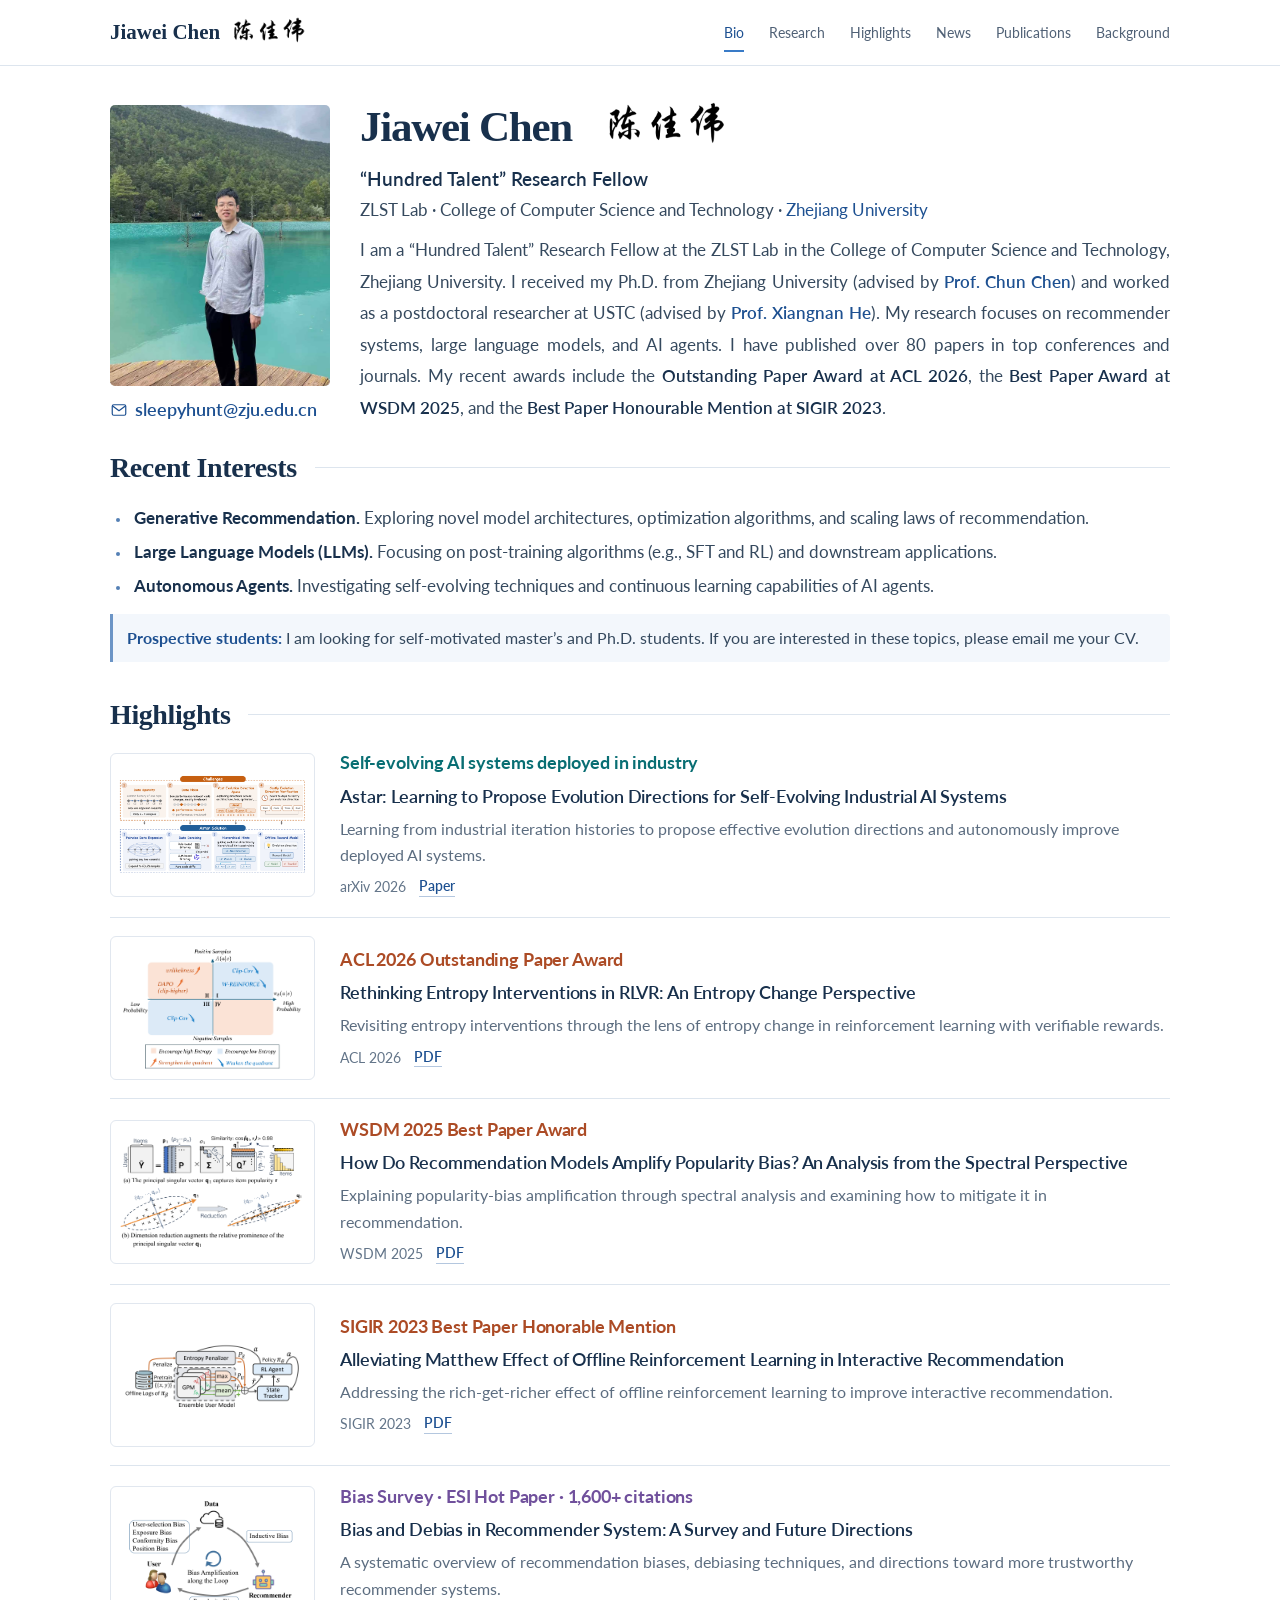
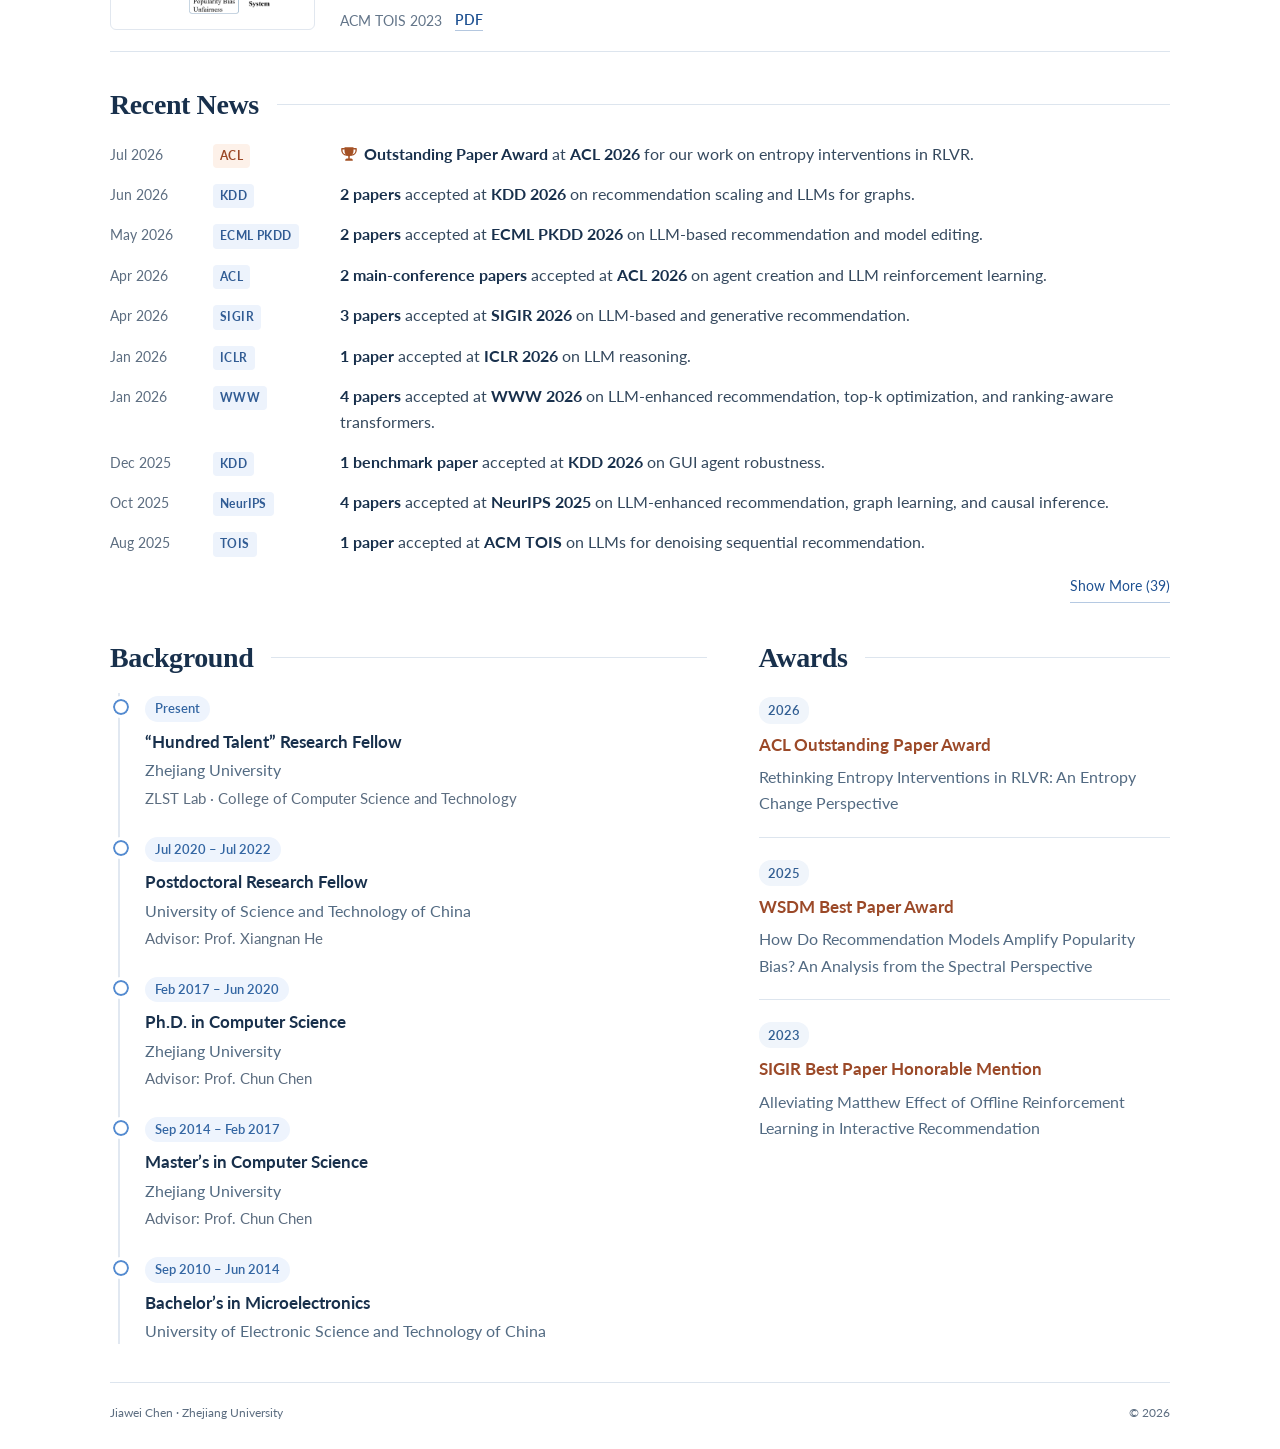
==== commit fe274b97: "Refine homepage typography and profile layout" ====
--- a/index.html
+++ b/index.html
@@ -4,23 +4,23 @@
   <meta charset="utf-8"><meta name="viewport" content="width=device-width, initial-scale=1">
   <meta name="description" content="Jiawei Chen (陈佳伟), Hundred Talent Research Fellow at Zhejiang University. Generative recommendation, large language models, and autonomous agents.">
   <meta name="theme-color" content="#153e77"><title>Jiawei Chen · Zhejiang University</title>
-  <link rel="icon" type="image/svg+xml" href="assets/favicon.svg"><link rel="stylesheet" href="assets/style.css"><script src="assets/app.js" defer></script>
+  <link rel="icon" type="image/svg+xml" href="assets/favicon.svg"><link rel="preload" href="assets/fonts/Lato-Regular.ttf" as="font" type="font/ttf" crossorigin><link rel="stylesheet" href="assets/style.css"><script src="assets/app.js" defer></script>
 </head>
 <body>
   <a class="skip-link" href="#main">Skip to content</a>
   <header class="site-header"><div class="container nav-wrap"><a class="wordmark" href="index.html">Jiawei Chen <img src="images/name.png" alt="陈佳伟" width="369" height="159"></a><button class="menu-toggle" type="button" aria-expanded="false" aria-controls="main-nav">Menu <span aria-hidden="true">＋</span></button><nav id="main-nav" class="main-nav" aria-label="Main navigation"><a href="#bio">Bio</a><a href="#research">Research</a><a href="#highlights">Highlights</a><a href="#news">News</a><a href="publications.html">Publications</a><a href="#background">Background</a></nav></div></header>
   <main class="container home-main" id="main">
     <section class="profile-section" id="bio" aria-labelledby="profile-title">
-      <img class="profile-photo" src="images/chenjiawei-3.jpg" alt="Jiawei Chen" width="1184" height="1486" fetchpriority="high">
-      <div class="profile-info"><div class="profile-heading-group"><div class="profile-name"><h1 id="profile-title">Jiawei Chen</h1><img class="name-image" src="images/name.png" alt="陈佳伟" width="369" height="159"></div>
-        <p class="profile-role">“Hundred Talent” Research Fellow</p></div>
-        <p class="profile-affiliation">ZLST Lab · College of Computer Science and Technology<br><a href="https://www.zju.edu.cn/english/" target="_blank" rel="noopener noreferrer">Zhejiang University</a></p>
-        <p class="profile-email">Email: <a href="mailto:sleepyhunt@zju.edu.cn">sleepyhunt@zju.edu.cn</a></p>
-        <p class="profile-bio">I am a “Hundred Talent” Research Fellow at the ZLST Lab in the College of Computer Science and Technology, Zhejiang University. I received my Ph.D. from Zhejiang University (advised by <a href="https://www.cae.cn/cae/html/main/colys/12726075.html" target="_blank" rel="noopener noreferrer"><strong>Prof. Chun Chen</strong></a>) and worked as a postdoctoral researcher at USTC (advised by <a href="http://staff.ustc.edu.cn/~hexn/" target="_blank" rel="noopener noreferrer"><strong>Prof. Xiangnan He</strong></a>). My research focuses on recommender systems, large language models, and AI agents. I have published over 80 papers in top conferences and journals, including ACL, WWW, SIGIR, KDD, TOIS, and WSDM. My recent awards include the <strong>Outstanding Paper Award at ACL 2026</strong>, the <strong>Best Paper Award at WSDM 2025</strong>, and the <strong>Best Paper Honourable Mention at SIGIR 2023</strong>.</p>
+      <div class="profile-portrait"><img class="profile-photo" src="images/chenjiawei-3.jpg" alt="Jiawei Chen" width="1184" height="1486" fetchpriority="high">
+        <p class="profile-email"><a href="mailto:sleepyhunt@zju.edu.cn" aria-label="Email Jiawei Chen at sleepyhunt@zju.edu.cn"><svg viewBox="0 0 24 24" aria-hidden="true"><rect x="3" y="5" width="18" height="14" rx="2"/><path d="m4 7 8 6 8-6"/></svg><span>sleepyhunt@zju.edu.cn</span></a></p>
+      </div>
+      <div class="profile-info"><div class="profile-heading-group"><div class="profile-name"><h1 id="profile-title">Jiawei Chen</h1><img class="name-image" src="images/name.png" alt="陈佳伟" width="369" height="159"></div></div>
+        <div class="profile-contact"><p class="profile-role">“Hundred Talent” Research Fellow</p><p class="profile-affiliation"><span>ZLST Lab</span> · <span>College of Computer Science and Technology</span> · <a href="https://www.zju.edu.cn/english/" target="_blank" rel="noopener noreferrer">Zhejiang University</a></p></div>
+        <p class="profile-bio">I am a “Hundred Talent” Research Fellow at the ZLST Lab in the College of Computer Science and Technology, Zhejiang University. I received my Ph.D. from Zhejiang University (advised by <a href="https://www.cae.cn/cae/html/main/colys/12726075.html" target="_blank" rel="noopener noreferrer"><strong>Prof. Chun Chen</strong></a>) and worked as a postdoctoral researcher at USTC (advised by <a href="http://staff.ustc.edu.cn/~hexn/" target="_blank" rel="noopener noreferrer"><strong>Prof. Xiangnan He</strong></a>). My research focuses on recommender systems, large language models, and AI agents. I have published over 80 papers in top conferences and journals. My recent awards include the <strong>Outstanding Paper Award at ACL 2026</strong>, the <strong>Best Paper Award at WSDM 2025</strong>, and the <strong>Best Paper Honourable Mention at SIGIR 2023</strong>.</p>
       </div>
     </section>
     <section class="section interests-section" id="research" aria-labelledby="interests-title"><div class="section-heading"><h2 id="interests-title">Recent Interests</h2></div>
-      <ul class="interests-list"><li><strong>Generative Recommendation.</strong> Exploring novel model architectures, optimization algorithms, and scaling laws of generative recommendation.</li><li><strong>Large Language Models (LLMs).</strong> Focusing on post-training algorithms (e.g., SFT and RL) and downstream applications.</li><li><strong>Autonomous Agents.</strong> Investigating self-evolving techniques and continuous learning capabilities of AI agents.</li></ul>
+      <ul class="interests-list"><li><strong>Generative Recommendation.</strong> Exploring novel model architectures, optimization algorithms, and scaling laws of recommendation.</li><li><strong>Large Language Models (LLMs).</strong> Focusing on post-training algorithms (e.g., SFT and RL) and downstream applications.</li><li><strong>Autonomous Agents.</strong> Investigating self-evolving techniques and continuous learning capabilities of AI agents.</li></ul>
       <p class="recruiting"><strong>Prospective students:</strong> I am looking for self-motivated master’s and Ph.D. students. If you are interested in these topics, please email me your CV.</p>
     </section>
     <section class="section highlights-section" id="highlights" aria-labelledby="highlights-title"><div class="section-heading"><h2 id="highlights-title">Highlights</h2></div>
--- a/assets/style.css
+++ b/assets/style.css
@@ -1,8 +1,12 @@
+/* Locally hosted Lato keeps English typography consistent across devices. */
+@font-face{font-family:Lato;src:url('fonts/Lato-Regular.ttf') format('truetype');font-style:normal;font-weight:400;font-display:swap}
+@font-face{font-family:Lato;src:url('fonts/Lato-SemiBold.ttf') format('truetype');font-style:normal;font-weight:600;font-display:swap}
+@font-face{font-family:Lato;src:url('fonts/Lato-Bold.ttf') format('truetype');font-style:normal;font-weight:700;font-display:swap}
 /* Compact academic profile. Shared colors and rhythm across both pages. */
-:root{--ink:#18304c;--text:#35495e;--muted:#5c6d80;--blue:#1d5091;--accent:#397bc7;--line:#dde5ee;--soft:#f3f7fc;--serif:Georgia,'Times New Roman',serif;--sans:Inter,-apple-system,BlinkMacSystemFont,'Segoe UI',Arial,sans-serif}
+:root{--ink:#18304c;--text:#35495e;--muted:#5c6d80;--blue:#1d5091;--accent:#397bc7;--line:#dde5ee;--soft:#f3f7fc;--serif:Georgia,'Times New Roman',serif;--sans:Lato,-apple-system,BlinkMacSystemFont,'Segoe UI',Arial,sans-serif}
 *{box-sizing:border-box}html{scroll-behavior:smooth;scroll-padding-top:86px}body{margin:0;background:#fff;color:var(--text);font-family:var(--sans);font-size:16px;line-height:1.7;-webkit-font-smoothing:antialiased}a{color:var(--blue);text-decoration:none}a:hover{text-decoration:underline;text-underline-offset:3px}img{display:block;max-width:100%;height:auto}h1,h2,h3,h4,p,figure{margin:0}h1,h2,h3,h4{color:var(--ink);line-height:1.35}button{font:inherit;cursor:pointer;border:0}button,a{-webkit-tap-highlight-color:transparent}a:focus-visible,button:focus-visible{outline:3px solid #427bc0;outline-offset:4px;border-radius:3px}[hidden]{display:none!important}::selection{background:#dfeafb;color:#102c50}.container{width:min(1060px,calc(100% - 80px));margin-inline:auto}.skip-link{position:fixed;z-index:99;top:-80px;left:16px;background:var(--blue);color:white;padding:10px 18px}.skip-link:focus{top:10px}
 .site-header{position:sticky;top:0;z-index:20;background:rgba(255,255,255,.97);backdrop-filter:blur(12px);border-bottom:1px solid var(--line)}.nav-wrap{display:flex;align-items:center;justify-content:space-between;min-height:65px;gap:24px}.wordmark{display:flex;align-items:center;gap:11px;color:var(--ink);font-family:var(--serif);font-size:21px;font-weight:600;white-space:nowrap}.wordmark:hover{text-decoration:none}.wordmark img{width:75px;height:33px;object-fit:contain}.main-nav{display:flex;gap:25px;align-items:center;font-size:14px}.main-nav a{color:#506176;padding:20px 0;position:relative}.main-nav a:hover,.main-nav a[aria-current]{color:var(--blue);text-decoration:none}.main-nav a[aria-current]::after{content:'';position:absolute;left:0;right:0;bottom:12px;height:2px;background:var(--accent)}.menu-toggle{display:none;align-items:center;gap:10px;background:none;color:var(--ink);padding:10px 0;font-size:14px}.menu-toggle span{font-size:22px;line-height:1}
-.home-main{padding-top:34px}.profile-section{display:grid;grid-template-columns:205px minmax(0,1fr);gap:35px;align-items:start}.profile-photo{width:205px;height:262px;object-fit:cover;object-position:center;border-radius:5px;margin-top:5px}.profile-name{display:flex;align-items:center;gap:25px;margin-bottom:7px}.profile-name h1{font-family:var(--serif);font-size:43px;font-weight:600;letter-spacing:-1.25px;line-height:1.2}.name-image{width:136px;height:60px;object-fit:contain}.profile-role{font-size:17px;font-weight:600;color:var(--ink);margin-bottom:7px}.profile-affiliation{font-size:15px;line-height:1.65}.profile-affiliation a{font-weight:500}.profile-email{font-size:15px;margin-top:8px}.profile-email a{font-weight:500}.profile-bio{font-size:15px;line-height:1.8;margin-top:14px}.profile-bio strong{font-weight:600;color:var(--ink)}
+.home-main{padding-top:34px}.profile-section{display:grid;grid-template-columns:205px minmax(0,1fr);gap:35px;align-items:start}.profile-photo{width:205px;height:262px;object-fit:cover;object-position:center;border-radius:5px;margin-top:5px}.profile-name{display:flex;align-items:center;gap:25px;margin-bottom:4px}.profile-name h1{font-family:var(--serif);font-size:43px;font-weight:600;letter-spacing:-1.25px;line-height:1.2}.name-image{width:136px;height:54px;object-fit:contain}.profile-role{font-size:17px;font-weight:600;color:var(--ink);margin-bottom:3px}.profile-affiliation{font-size:15px;line-height:1.55}.profile-affiliation span,.profile-affiliation a{white-space:nowrap}.profile-affiliation a{font-weight:500}.profile-email{font-size:15px;line-height:1.55;margin-top:2px}.profile-email a{font-weight:500}.profile-bio{font-size:15px;line-height:1.65;margin-top:10px}.profile-bio strong{font-weight:600;color:var(--ink)}
 .section{margin-top:34px}.section-heading{display:flex;align-items:center;gap:18px;margin-bottom:17px}.section-heading::after{content:'';height:1px;background:var(--line);flex:1}.section-heading h2{font-family:var(--serif);font-size:28px;letter-spacing:-.4px;font-weight:600;white-space:nowrap}.interests-section{margin-top:26px}.interests-list{margin:0;padding-left:21px;font-size:15px;line-height:1.8}.interests-list li{padding-left:3px;margin-bottom:5px}.interests-list li::marker{color:#5480b5;font-size:.8em}.interests-list strong{color:var(--ink);font-weight:650}.recruiting{font-size:14px;line-height:1.8;padding:10px 14px;margin-top:14px;background:var(--soft);border-left:3px solid #6c95c6;border-radius:0 4px 4px 0}.recruiting strong{color:var(--blue)}
 .highlight-list{border-top:0}.highlight-row{display:grid;grid-template-columns:205px minmax(0,1fr);gap:25px;padding:18px 0;border-bottom:1px solid var(--line);align-items:center}.highlight-row:first-child{padding-top:0}.highlight-figure{display:flex;align-items:center;justify-content:center;min-height:126px;width:205px;padding:8px;background:#fff;border:1px solid #e1e7ef;border-radius:6px;overflow:hidden;transition:border-color .18s,box-shadow .18s}.highlight-figure:hover{border-color:#94b5dd;box-shadow:0 3px 12px #24496d0d}.highlight-figure img{width:100%;height:126px;object-fit:contain}.highlight-recognition{font-size:18px;color:#ac4b25;font-weight:700;line-height:1.4;margin-bottom:7px;letter-spacing:-.15px}.highlight-recognition.industrial{color:#086e73}.highlight-recognition.survey{color:#70509c}.highlight-copy h3{font-size:16px;font-weight:600;line-height:1.5;letter-spacing:-.12px}.highlight-copy h3 a{color:var(--ink)}.highlight-copy h3 a:hover{color:var(--blue)}.highlight-description{font-size:14px;color:var(--muted);line-height:1.7;margin-top:6px}.highlight-details{display:flex;align-items:center;gap:13px;font-size:12px;margin-top:7px}.highlight-details>span{color:#637589}.highlight-details a{font-weight:550;border-bottom:1px solid #b4c7df;line-height:1.35}.highlight-details a:hover{text-decoration:none;border-color:var(--blue)}
 .news-item{display:grid;grid-template-columns:88px 112px minmax(0,1fr);align-items:baseline;gap:15px;margin-bottom:13px}.news-item time{font-size:13px;color:var(--muted);white-space:nowrap;font-variant-numeric:tabular-nums}.news-badge{font-size:11px;letter-spacing:.6px;font-weight:700;background:#edf3fc;color:#315c94;border-radius:4px;padding:2px 7px;justify-self:start;white-space:nowrap}.news-item.award-news .news-badge{color:#9b4827;background:#fdf1e9}.news-item p{font-size:14px;line-height:1.7}.news-item strong{color:var(--ink);font-weight:650}.show-more{display:block;font-size:13px;background:none;color:var(--blue);border-bottom:1px solid #b5c9e2;padding:4px 0;margin:10px 0 0 auto;min-height:32px}.show-more:hover{border-color:var(--blue)}
@@ -10,7 +14,7 @@
 .publications-page{background:#f8fafd}.publication-main{padding-top:35px;min-height:80vh}.publication-heading{display:flex;align-items:center;justify-content:space-between;gap:22px;margin-bottom:22px}.publication-heading h1{font-family:var(--serif);font-size:32px;font-weight:600;letter-spacing:-.6px}.full-list{font-size:13px;white-space:nowrap;border-bottom:1px solid #b9cce3}.full-list:hover{text-decoration:none;border-color:var(--blue)}.publication-filters{display:flex;align-items:center;gap:20px;background:white;border:1px solid var(--line);border-radius:7px;padding:13px 17px;scroll-margin-top:85px}.filter-label{font-size:12px;letter-spacing:1px;text-transform:uppercase;color:#5c728e;font-weight:650}.topic-filters{display:flex;align-items:center;gap:8px;flex-wrap:wrap}.topic-filters button{font-size:13px;color:#536d8c;background:#f7f9fd;border:1px solid #dbe5f1;border-radius:20px;padding:6px 14px;min-height:35px;transition:background .15s,color .15s}.topic-filters button:hover{border-color:#98b7dd;color:var(--blue)}.topic-filters button[aria-pressed=true]{background:#e6effd;color:#174b89;border-color:#a9c4e6;font-weight:600}.publication-status{display:flex;align-items:center;justify-content:space-between;gap:15px;font-size:12px;color:var(--muted);margin:13px 1px 15px}.pub-year-group{margin-top:24px;scroll-margin-top:86px}.pub-year-group:first-child{margin-top:0}.pub-year-heading{display:flex;align-items:center;gap:15px;margin-bottom:13px}.pub-year-heading::after{content:'';height:1px;flex:1;background:#dce5ef}.pub-year-heading h2{font-family:var(--serif);font-size:24px;font-weight:600;letter-spacing:-.3px}.publication-item{display:grid;grid-template-columns:83px minmax(0,1fr);gap:15px;background:#fff;border:1px solid #dbe5f1;border-radius:7px;padding:15px 17px;margin-bottom:10px;scroll-margin-top:88px}.pub-venue{display:block;max-width:83px;font-size:11px;font-weight:550;text-align:center;border:1px solid #d1dff2;color:#315e9b;background:#f4f8ff;border-radius:3px;padding:4px 5px;line-height:1.5}.publication-item h3{font-size:15px;line-height:1.55;font-weight:650;margin-bottom:4px;letter-spacing:-.1px}.publication-item h3 a{color:#123e70}.pub-authors{font-size:12px;color:#61748c;line-height:1.75}.pub-authors strong{color:#203d60;font-weight:650}.pub-award{display:inline-block;color:#a0532b;background:#fff6ed;border:1px solid #f1d8bf;padding:1px 6px;font-size:11px;line-height:1.7;margin-top:7px}.pub-bottom{display:flex;align-items:center;justify-content:space-between;gap:15px;flex-wrap:wrap;margin-top:8px}.pub-tags{display:flex;align-items:center;gap:5px;flex-wrap:wrap}.pub-tag{display:inline-block;font-size:10px;line-height:1.5;color:#49698e;background:#f1f5fb;border:1px solid #dee7f1;border-radius:2px;padding:3px 6px}.pub-tag:hover{text-decoration:none;background:#e8f0fb;border-color:#adcae9}.pub-links{display:flex;align-items:center;gap:14px;font-size:11px}.pub-links a{color:var(--blue);border-bottom:1px solid #c0d2e8;line-height:1.5}.pub-links a:hover{text-decoration:none;border-color:var(--blue)}.empty-state{text-align:center;padding:40px 20px}.empty-state .show-more{margin:12px auto}.publications-page .site-footer{margin-top:35px}
 @media(max-width:1080px){.container{width:calc(100% - 60px)}.main-nav{gap:18px}.profile-section{grid-template-columns:190px minmax(0,1fr);gap:28px}.profile-photo{width:190px;height:250px}.profile-name h1{font-size:39px}.name-image{width:123px;height:54px}.profile-name{gap:19px}.profile-bio{font-size:14px}.profile-affiliation{font-size:14px}.credentials-section{gap:37px}.highlight-row{grid-template-columns:190px minmax(0,1fr);gap:22px}.highlight-figure{width:190px}.highlight-recognition{font-size:17px}.publication-filters{gap:15px}.topic-filters button{padding-inline:12px}}
 @media(max-width:850px){.container{width:calc(100% - 44px)}.main-nav{gap:14px;font-size:13px}.wordmark{font-size:19px;gap:7px}.wordmark img{width:60px;height:27px}.profile-section{grid-template-columns:166px minmax(0,1fr);gap:25px}.profile-photo{width:166px;height:216px}.profile-name h1{font-size:34px}.name-image{width:107px;height:48px}.profile-role{font-size:15px}.profile-name{gap:15px}.profile-email{font-size:14px}.profile-bio{line-height:1.75}.section{margin-top:29px}.section-heading h2{font-size:26px}.interests-list{font-size:14px}.highlight-row{grid-template-columns:166px minmax(0,1fr);gap:20px}.highlight-figure{width:166px;padding:6px;min-height:116px}.highlight-figure img{height:112px}.highlight-copy h3{font-size:15px}.highlight-recognition{font-size:16px}.highlight-description{font-size:13px}.credentials-section{gap:28px;grid-template-columns:1.3fr 1fr}.news-item{grid-template-columns:76px 102px minmax(0,1fr);gap:12px}.news-item p{font-size:13px}.news-item time{font-size:12px}.news-badge{font-size:10px}.publication-filters{align-items:flex-start}.topic-filters{gap:6px}.topic-filters button{font-size:12px;padding:6px 11px}.filter-label{padding-top:8px}.publication-heading h1{font-size:30px}.publication-heading .full-list{font-size:12px}}
-@media(max-width:720px){html{scroll-padding-top:78px}.container{width:calc(100% - 36px)}.nav-wrap{min-height:59px;flex-wrap:wrap;gap:0}.wordmark{font-size:21px;gap:10px}.wordmark img{width:68px;height:30px}.menu-toggle{display:flex}.main-nav{width:100%;flex-wrap:wrap;gap:0;padding:0 0 10px}.js .main-nav{display:none}.js .main-nav.is-open{display:flex}.main-nav a{width:33.333%;font-size:13px;padding:8px 3px}.main-nav a[aria-current]::after{display:none}html:not(.js) .menu-toggle{display:none}.home-main{padding-top:24px}.profile-section{grid-template-columns:135px minmax(0,1fr);gap:14px 20px;align-items:start}.profile-photo{width:135px;height:176px;margin-top:3px}.profile-info{display:contents}.profile-name{grid-column:2;display:block;margin:0}.profile-name h1{font-size:31px;letter-spacing:-.8px;white-space:nowrap}.name-image{width:103px;height:43px;margin-top:2px}.profile-role{grid-column:2;margin:-9px 0 0;font-size:14px;line-height:1.5}.profile-affiliation{grid-column:1/-1;font-size:14px;margin-top:0}.profile-email{grid-column:1/-1;margin:0;font-size:14px}.profile-bio{grid-column:1/-1;font-size:14px;margin:0;line-height:1.85}.profile-photo{grid-row:1/3}.section{margin-top:28px}.section-heading{margin-bottom:13px;gap:14px}.section-heading h2{font-size:25px}.interests-list{font-size:14px;line-height:1.8;padding-left:18px}.interests-list li{margin-bottom:7px}.recruiting{font-size:13px;padding:9px 12px;margin-top:12px}.highlight-row{grid-template-columns:126px minmax(0,1fr);gap:17px;padding-block:16px;align-items:start}.highlight-figure{width:126px;min-height:99px;padding:5px;margin-top:4px}.highlight-figure img{height:90px}.highlight-recognition{font-size:15px;line-height:1.5;margin-bottom:5px}.highlight-copy h3{font-size:14px;line-height:1.5}.highlight-description{font-size:12px;line-height:1.7;margin-top:5px}.highlight-details{font-size:11px;margin-top:7px}.news-item{grid-template-columns:73px 1fr;gap:5px 10px;margin-bottom:15px}.news-item .news-badge{grid-column:2;grid-row:auto;align-self:baseline;font-size:10px}.news-item p{grid-column:1/-1;font-size:13px}.news-item time{font-size:12px}.show-more{font-size:12px}.credentials-section{grid-template-columns:1fr;gap:27px}.timeline li{padding-bottom:20px;padding-left:22px}.timeline-date{font-size:11px}.timeline h3{font-size:14px}.timeline p{font-size:13px}.timeline .timeline-detail{font-size:12px}.awards-list li{display:grid;grid-template-columns:52px minmax(0,1fr);gap:6px 14px;padding-bottom:14px;margin-bottom:14px}.award-year{margin:1px 0 0;align-self:start;justify-self:start;font-size:11px;padding:2px 8px}.awards-list h3{font-size:14px;margin:0}.awards-list p{grid-column:2;font-size:12px}.site-footer{margin-top:27px;padding-block:17px;font-size:11px}.publication-main{padding-top:26px}.publication-heading{align-items:flex-start;gap:14px;flex-wrap:wrap;margin-bottom:17px}.publication-heading h1{font-size:29px}.full-list{font-size:12px}.publication-filters{display:block;padding:11px 12px}.filter-label{display:block;padding:0;font-size:10px;letter-spacing:.8px;margin-bottom:8px}.topic-filters{gap:6px}.topic-filters button{font-size:12px;min-height:33px;padding:5px 11px}.publication-status{font-size:10px;gap:10px;align-items:flex-start;margin-block:11px 16px}.pub-year-group{margin-top:20px}.pub-year-heading{margin-bottom:11px}.pub-year-heading h2{font-size:22px}.publication-item{grid-template-columns:64px minmax(0,1fr);gap:10px;padding:13px 11px;margin-bottom:10px}.pub-venue{font-size:10px;padding:4px;max-width:64px}.publication-item h3{font-size:13px;line-height:1.6;margin-bottom:5px}.pub-authors{font-size:11px;line-height:1.8}.pub-tags{gap:4px}.pub-tag{font-size:9px;padding:3px 5px}.pub-links{font-size:11px;gap:12px}.pub-bottom{gap:8px;margin-top:7px}.pub-award{font-size:10px}}
+@media(max-width:720px){html{scroll-padding-top:78px}.container{width:calc(100% - 36px)}.nav-wrap{min-height:59px;flex-wrap:wrap;gap:0}.wordmark{font-size:21px;gap:10px}.wordmark img{width:68px;height:30px}.menu-toggle{display:flex}.main-nav{width:100%;flex-wrap:wrap;gap:0;padding:0 0 10px}.js .main-nav{display:none}.js .main-nav.is-open{display:flex}.main-nav a{width:33.333%;font-size:13px;padding:8px 3px}.main-nav a[aria-current]::after{display:none}html:not(.js) .menu-toggle{display:none}.home-main{padding-top:24px}.profile-section{grid-template-columns:135px minmax(0,1fr);gap:14px 20px;align-items:start}.profile-photo{width:135px;height:176px;margin-top:3px}.profile-info{display:contents}.profile-contact{grid-column:1/-1}.profile-name{grid-column:2;display:block;margin:0}.profile-name h1{font-size:31px;letter-spacing:-.8px;white-space:nowrap}.name-image{width:103px;height:43px;margin-top:2px}.profile-role{grid-column:2;margin:-9px 0 0;font-size:14px;line-height:1.5}.profile-affiliation{grid-column:1/-1;font-size:14px;margin-top:0}.profile-email{grid-column:1/-1;margin:2px 0 0;font-size:14px}.profile-bio{grid-column:1/-1;font-size:14px;margin:0;line-height:1.85}.profile-photo{grid-row:1/3}.section{margin-top:28px}.section-heading{margin-bottom:13px;gap:14px}.section-heading h2{font-size:25px}.interests-list{font-size:14px;line-height:1.8;padding-left:18px}.interests-list li{margin-bottom:7px}.recruiting{font-size:13px;padding:9px 12px;margin-top:12px}.highlight-row{grid-template-columns:126px minmax(0,1fr);gap:17px;padding-block:16px;align-items:start}.highlight-figure{width:126px;min-height:99px;padding:5px;margin-top:4px}.highlight-figure img{height:90px}.highlight-recognition{font-size:15px;line-height:1.5;margin-bottom:5px}.highlight-copy h3{font-size:14px;line-height:1.5}.highlight-description{font-size:12px;line-height:1.7;margin-top:5px}.highlight-details{font-size:11px;margin-top:7px}.news-item{grid-template-columns:73px 1fr;gap:5px 10px;margin-bottom:15px}.news-item .news-badge{grid-column:2;grid-row:auto;align-self:baseline;font-size:10px}.news-item p{grid-column:1/-1;font-size:13px}.news-item time{font-size:12px}.show-more{font-size:12px}.credentials-section{grid-template-columns:1fr;gap:27px}.timeline li{padding-bottom:20px;padding-left:22px}.timeline-date{font-size:11px}.timeline h3{font-size:14px}.timeline p{font-size:13px}.timeline .timeline-detail{font-size:12px}.awards-list li{display:grid;grid-template-columns:52px minmax(0,1fr);gap:6px 14px;padding-bottom:14px;margin-bottom:14px}.award-year{margin:1px 0 0;align-self:start;justify-self:start;font-size:11px;padding:2px 8px}.awards-list h3{font-size:14px;margin:0}.awards-list p{grid-column:2;font-size:12px}.site-footer{margin-top:27px;padding-block:17px;font-size:11px}.publication-main{padding-top:26px}.publication-heading{align-items:flex-start;gap:14px;flex-wrap:wrap;margin-bottom:17px}.publication-heading h1{font-size:29px}.full-list{font-size:12px}.publication-filters{display:block;padding:11px 12px}.filter-label{display:block;padding:0;font-size:10px;letter-spacing:.8px;margin-bottom:8px}.topic-filters{gap:6px}.topic-filters button{font-size:12px;min-height:33px;padding:5px 11px}.publication-status{font-size:10px;gap:10px;align-items:flex-start;margin-block:11px 16px}.pub-year-group{margin-top:20px}.pub-year-heading{margin-bottom:11px}.pub-year-heading h2{font-size:22px}.publication-item{grid-template-columns:64px minmax(0,1fr);gap:10px;padding:13px 11px;margin-bottom:10px}.pub-venue{font-size:10px;padding:4px;max-width:64px}.publication-item h3{font-size:13px;line-height:1.6;margin-bottom:5px}.pub-authors{font-size:11px;line-height:1.8}.pub-tags{gap:4px}.pub-tag{font-size:9px;padding:3px 5px}.pub-links{font-size:11px;gap:12px}.pub-bottom{gap:8px;margin-top:7px}.pub-award{font-size:10px}}
 @media(max-width:450px){.profile-section{grid-template-columns:118px minmax(0,1fr);gap:13px 18px}.profile-photo{width:118px;height:157px}.profile-name h1{font-size:29px}.name-image{width:95px;height:41px}.profile-role{font-size:13px}.highlight-row{grid-template-columns:103px minmax(0,1fr);gap:13px}.highlight-figure{width:103px;min-height:89px;padding:4px}.highlight-figure img{height:80px}.highlight-recognition{font-size:14px}.highlight-copy h3{font-size:13px}.highlight-description{font-size:12px}.publication-item{grid-template-columns:1fr;gap:7px}.pub-venue{display:inline-block;max-width:100%;font-size:10px;padding:2px 7px}.publication-item h3{font-size:14px}.pub-authors{font-size:12px}.pub-tag{font-size:10px}.publication-status{font-size:11px}.site-footer{font-size:10px}.publication-heading h1{font-size:27px}}
 @media(max-width:360px){.container{width:calc(100% - 28px)}.profile-section{grid-template-columns:100px minmax(0,1fr);column-gap:14px}.profile-photo{width:100px;height:144px}.profile-name h1{font-size:26px}.name-image{width:88px;height:38px}.profile-role{font-size:12px}.wordmark{font-size:20px}.wordmark img{width:58px}.highlight-row{grid-template-columns:1fr;gap:10px}.highlight-figure{width:180px;min-height:106px}.highlight-figure img{height:100px}.highlight-recognition{font-size:16px}.highlight-copy h3{font-size:14px}.highlight-description{font-size:13px}}
 @media(prefers-reduced-motion:reduce){html{scroll-behavior:auto}*,*::before,*::after{transition:none!important;animation:none!important}}
@@ -50,3 +54,53 @@
   .pub-links{font-size:13px}.publication-status{font-size:12px}
 }
 @media(max-width:600px){.publication-item{grid-template-columns:1fr;gap:9px}.pub-venue-column{flex-direction:row;align-items:center;flex-wrap:wrap}.pub-venue{font-size:14px;max-width:100%;padding:3px 8px}.pub-kind{margin-left:2px}}
+
+/* Comfortable homepage reading sizes; contact details retain their compact spacing. */
+.profile-role{font-size:19px;line-height:1.5}
+.profile-affiliation,.profile-email{font-size:17px}
+.profile-bio{font-size:17px;line-height:1.65}
+.interests-list{font-size:17px;line-height:1.7}
+.recruiting{font-size:16px;line-height:1.7}
+.highlight-copy h3{font-size:18px}
+.highlight-description{font-size:16px;line-height:1.65}
+.highlight-details{font-size:14px}
+.news-item p{font-size:16px;line-height:1.65}
+.news-item time{font-size:14px}
+.news-item .news-badge{font-size:12px;letter-spacing:.4px}
+.home-main .show-more{font-size:14px}
+.timeline h3,.awards-list h3{font-size:17px}
+.timeline p,.awards-list p{font-size:16px;line-height:1.65}
+.timeline .timeline-detail{font-size:15px}
+.timeline-date,.award-year{font-size:13px}
+@media(max-width:720px){
+  .profile-role{font-size:17px;line-height:1.5}
+  .profile-affiliation,.profile-email{font-size:16px}
+  .profile-affiliation span{white-space:normal}
+  .profile-bio,.interests-list{font-size:16px;line-height:1.7}
+  .recruiting,.highlight-description,.news-item p,.timeline p,.awards-list p{font-size:15px}
+  .highlight-copy h3,.timeline h3,.awards-list h3{font-size:16px}
+  .highlight-recognition{font-size:16px}
+  .highlight-details,.news-item time,.timeline .timeline-detail{font-size:14px}
+  .news-item .news-badge,.timeline-date,.award-year{font-size:12px}
+}
+
+/* Keep the email with the portrait, freeing the biography column. */
+.profile-portrait{min-width:0}
+.profile-portrait .profile-email{font-size:18px;line-height:1.5;margin-top:10px}
+.profile-portrait .profile-email a{display:inline-flex;align-items:center;gap:7px;white-space:nowrap;font-weight:600}
+.profile-email svg{width:18px;height:18px;flex:none;fill:none;stroke:currentColor;stroke-width:1.6;stroke-linecap:round;stroke-linejoin:round}
+@media(min-width:721px){
+  .profile-section{grid-template-columns:220px minmax(0,1fr);column-gap:30px}
+  .profile-photo{width:220px;height:281px}
+  .profile-info{display:flex;flex-direction:column;align-self:stretch;justify-content:space-between;gap:10px}
+  .profile-name{margin-bottom:0}
+  .profile-bio{margin:0;padding:0;line-height:1.85}
+  .profile-portrait .profile-email{display:flex}
+}
+@media(max-width:720px){
+  .profile-portrait,.profile-contact{display:contents}
+  .profile-role{grid-column:2;grid-row:1;align-self:end;margin:0}
+  .profile-affiliation{grid-column:1/-1;grid-row:3}
+  .profile-portrait .profile-photo{grid-column:1;grid-row:1}
+  .profile-portrait .profile-email{grid-column:1/-1;grid-row:2;margin:0;font-size:18px}
+}
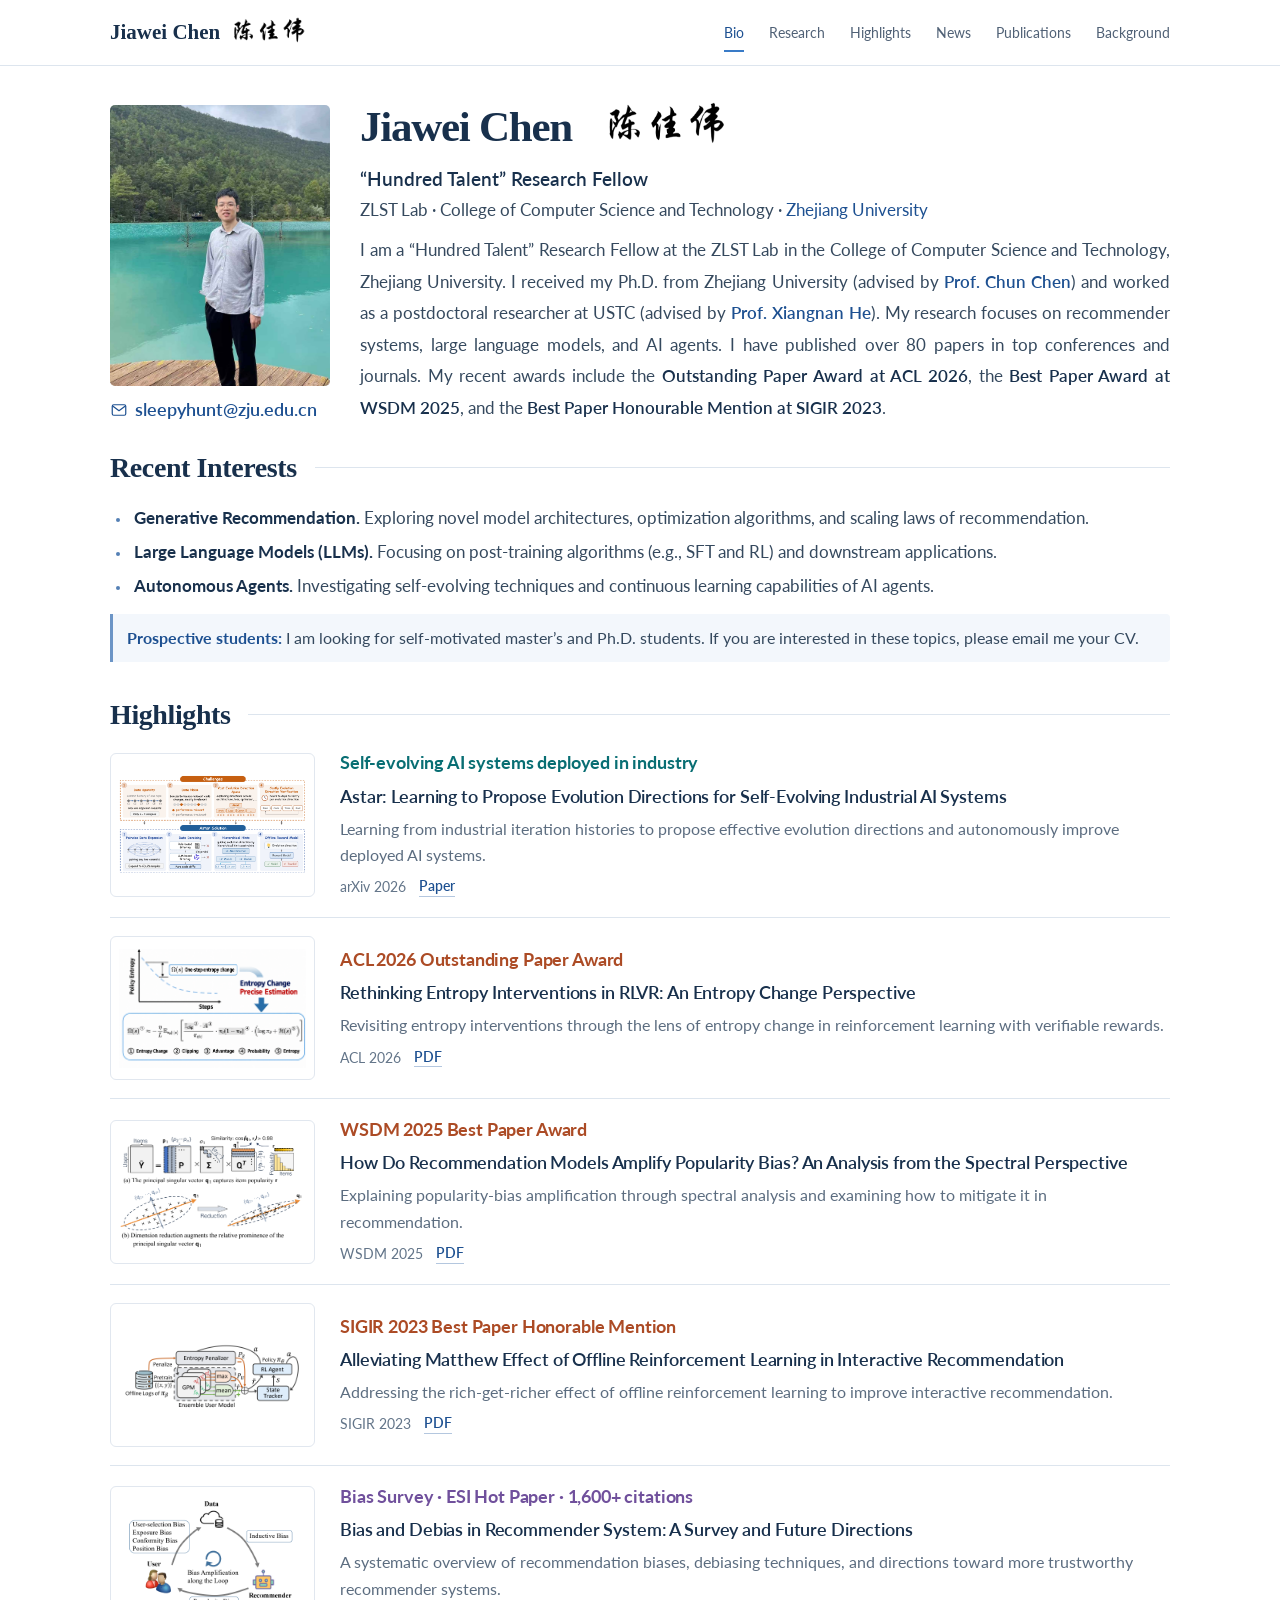
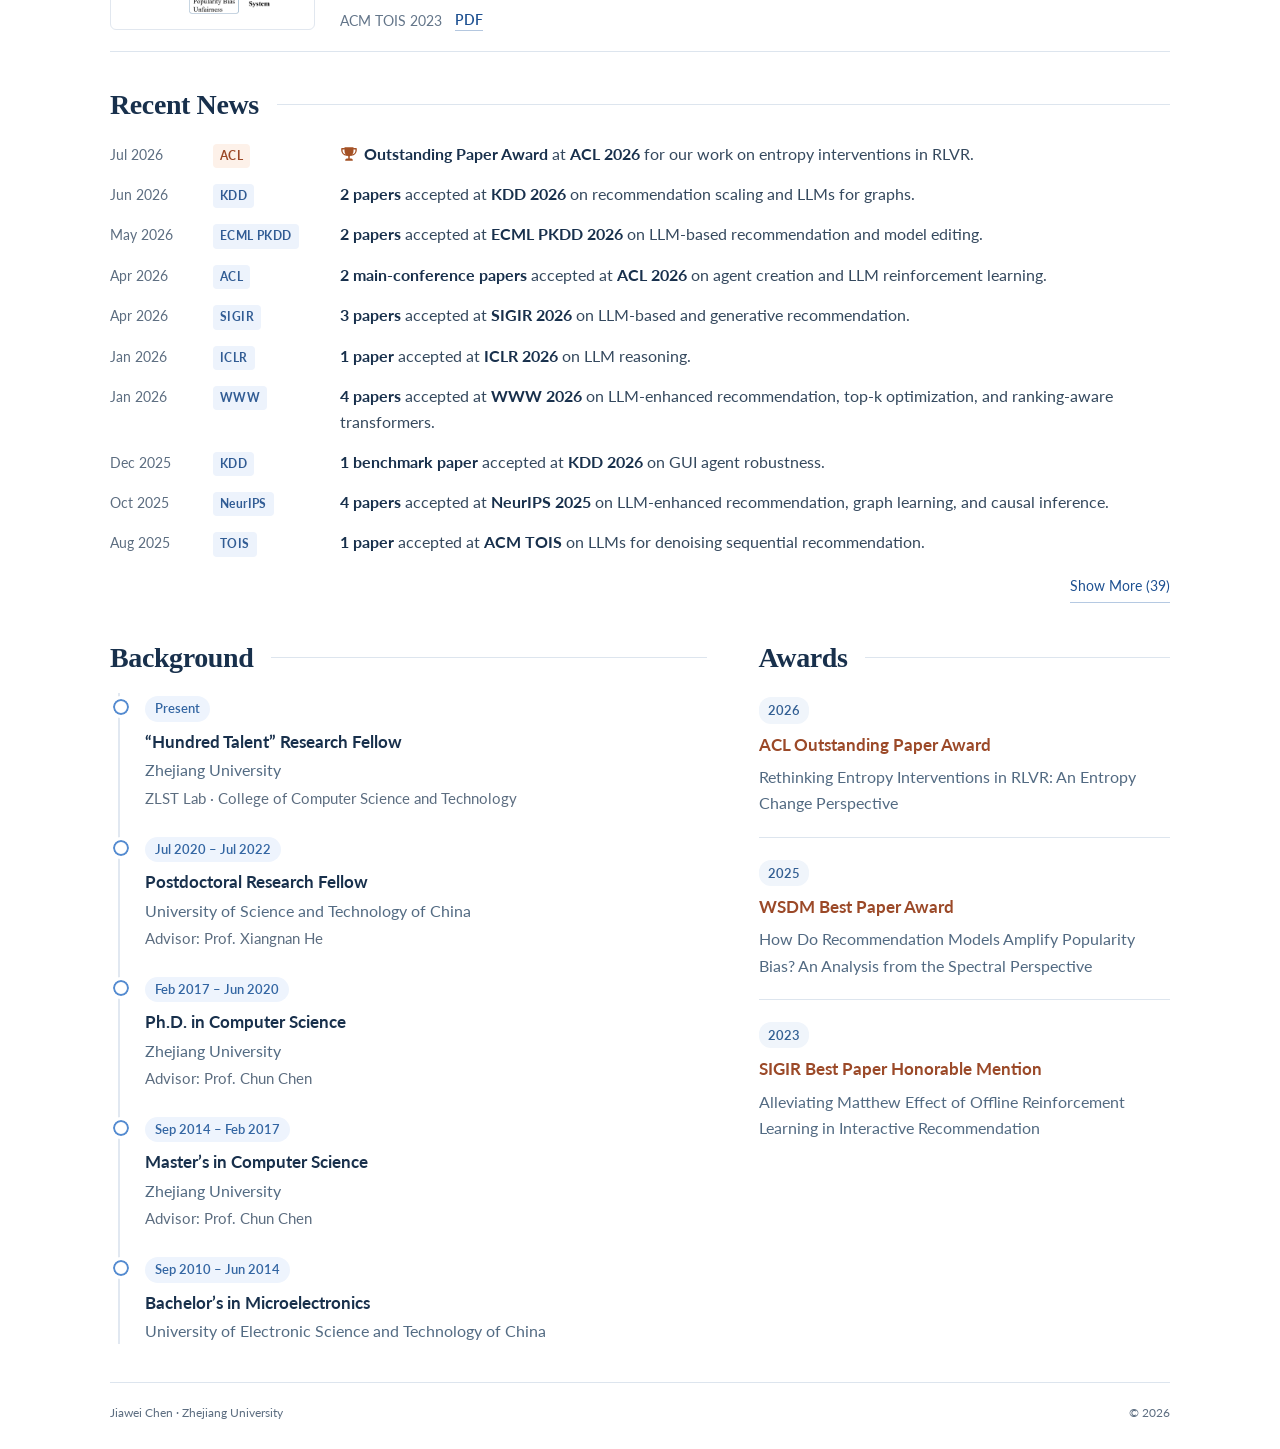
==== commit 2367dfb3: "Version ACL figure URL to avoid stale image caches" ====
--- a/index.html
+++ b/index.html
@@ -26,7 +26,7 @@
     <section class="section highlights-section" id="highlights" aria-labelledby="highlights-title"><div class="section-heading"><h2 id="highlights-title">Highlights</h2></div>
       <div class="highlight-list">
         <article class="highlight-row"><a class="highlight-figure" href="https://arxiv.org/abs/2608.27287" target="_blank" rel="noopener noreferrer" aria-label="Read Astar"><img src="assets/highlights/astar.png" alt="Figure from Astar: self-evolving industrial AI systems" width="640" height="400" loading="lazy"></a><div class="highlight-copy"><p class="highlight-recognition industrial">Self-evolving AI systems deployed in industry</p><h3><a href="https://arxiv.org/abs/2608.27287" target="_blank" rel="noopener noreferrer">Astar: Learning to Propose Evolution Directions for Self-Evolving Industrial AI Systems</a></h3><p class="highlight-description">Learning from industrial iteration histories to propose effective evolution directions and autonomously improve deployed AI systems.</p><div class="highlight-details"><span>arXiv 2026</span><a href="https://arxiv.org/abs/2608.27287" target="_blank" rel="noopener noreferrer">Paper</a></div></div></article>
-        <article class="highlight-row"><a class="highlight-figure" href="paper/ACL26-Entropy.pdf" target="_blank" rel="noopener noreferrer" aria-label="Read the ACL 2026 Outstanding Paper"><img src="assets/highlights/entropy.png" alt="Figure from Rethinking Entropy Interventions in RLVR" width="640" height="400" loading="lazy"></a><div class="highlight-copy"><p class="highlight-recognition">ACL 2026 Outstanding Paper Award</p><h3><a href="paper/ACL26-Entropy.pdf" target="_blank" rel="noopener noreferrer">Rethinking Entropy Interventions in RLVR: An Entropy Change Perspective</a></h3><p class="highlight-description">Revisiting entropy interventions through the lens of entropy change in reinforcement learning with verifiable rewards.</p><div class="highlight-details"><span>ACL 2026</span><a href="paper/ACL26-Entropy.pdf" target="_blank" rel="noopener noreferrer">PDF</a></div></div></article>
+        <article class="highlight-row"><a class="highlight-figure" href="paper/ACL26-Entropy.pdf" target="_blank" rel="noopener noreferrer" aria-label="Read the ACL 2026 Outstanding Paper"><img src="assets/highlights/entropy-en-e39c0afa.png" alt="Figure from Rethinking Entropy Interventions in RLVR" width="640" height="400" loading="lazy"></a><div class="highlight-copy"><p class="highlight-recognition">ACL 2026 Outstanding Paper Award</p><h3><a href="paper/ACL26-Entropy.pdf" target="_blank" rel="noopener noreferrer">Rethinking Entropy Interventions in RLVR: An Entropy Change Perspective</a></h3><p class="highlight-description">Revisiting entropy interventions through the lens of entropy change in reinforcement learning with verifiable rewards.</p><div class="highlight-details"><span>ACL 2026</span><a href="paper/ACL26-Entropy.pdf" target="_blank" rel="noopener noreferrer">PDF</a></div></div></article>
         <article class="highlight-row"><a class="highlight-figure" href="paper/WSDM25-RESN.pdf" target="_blank" rel="noopener noreferrer" aria-label="Read the WSDM 2025 Best Paper"><img src="assets/highlights/popularity-bias.png" alt="Figure from the spectral analysis of popularity bias" width="640" height="400" loading="lazy"></a><div class="highlight-copy"><p class="highlight-recognition">WSDM 2025 Best Paper Award</p><h3><a href="paper/WSDM25-RESN.pdf" target="_blank" rel="noopener noreferrer">How Do Recommendation Models Amplify Popularity Bias? An Analysis from the Spectral Perspective</a></h3><p class="highlight-description">Explaining popularity-bias amplification through spectral analysis and examining how to mitigate it in recommendation.</p><div class="highlight-details"><span>WSDM 2025</span><a href="paper/WSDM25-RESN.pdf" target="_blank" rel="noopener noreferrer">PDF</a></div></div></article>
         <article class="highlight-row"><a class="highlight-figure" href="paper/DORL.pdf" target="_blank" rel="noopener noreferrer" aria-label="Read the SIGIR 2023 Honorable Mention paper"><img src="assets/highlights/dorl.png" alt="Figure from Alleviating Matthew Effect in interactive recommendation" width="640" height="400" loading="lazy"></a><div class="highlight-copy"><p class="highlight-recognition">SIGIR 2023 Best Paper Honorable Mention</p><h3><a href="paper/DORL.pdf" target="_blank" rel="noopener noreferrer">Alleviating Matthew Effect of Offline Reinforcement Learning in Interactive Recommendation</a></h3><p class="highlight-description">Addressing the rich-get-richer effect of offline reinforcement learning to improve interactive recommendation.</p><div class="highlight-details"><span>SIGIR 2023</span><a href="paper/DORL.pdf" target="_blank" rel="noopener noreferrer">PDF</a></div></div></article>
         <article class="highlight-row"><a class="highlight-figure" href="paper/bias.pdf" target="_blank" rel="noopener noreferrer" aria-label="Read the Bias Survey"><img src="assets/highlights/bias-survey.png" alt="Bias-amplification feedback loop from the recommendation survey" width="640" height="400" loading="lazy"></a><div class="highlight-copy"><p class="highlight-recognition survey">Bias Survey <span class="survey-recognition-detail">· ESI Hot Paper · 1,600+ citations</span></p><h3><a href="paper/bias.pdf" target="_blank" rel="noopener noreferrer">Bias and Debias in Recommender System: A Survey and Future Directions</a></h3><p class="highlight-description">A systematic overview of recommendation biases, debiasing techniques, and directions toward more trustworthy recommender systems.</p><div class="highlight-details"><span>ACM TOIS 2023</span><a href="paper/bias.pdf" target="_blank" rel="noopener noreferrer">PDF</a></div></div></article>
